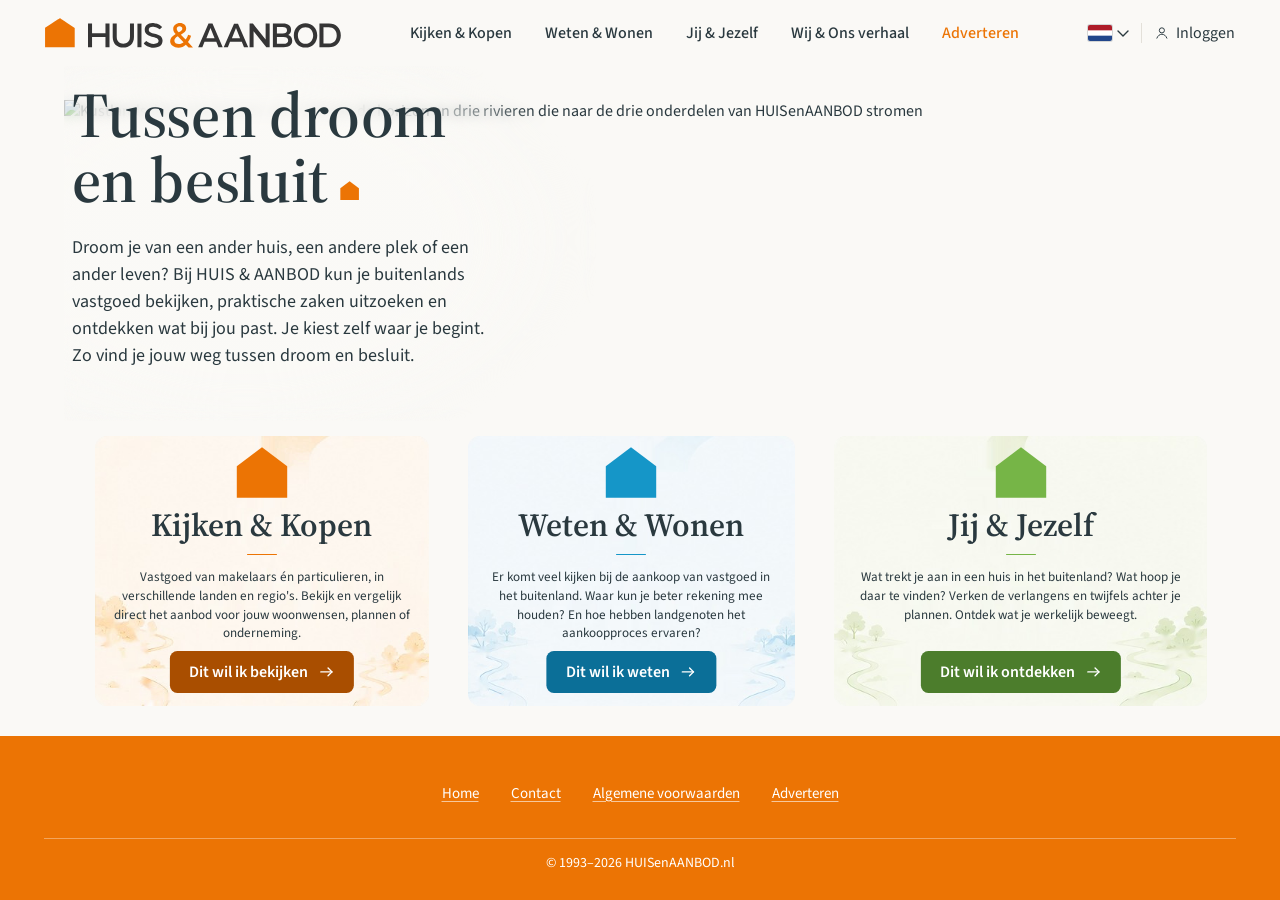
==== index.html @ 2ada8f53 "5.7" ====
<!--<!DOCTYPE html>-->
<!--<html lang="nl">-->
<!--<head>-->
<!--    <meta charset="UTF-8">-->
<!--    <meta name="viewport" content="width=device-width, initial-scale=1.0, viewport-fit=cover">-->
<!--    <title>Noordin Mohamed</title>-->
<!--    <link rel="icon" href="assets/sankofa.png">-->
<!--    <link href="https://fonts.googleapis.com/css2?family=Inter:opsz,wght@14..32,300;400;500;600;700;800&display=swap" rel="stylesheet">-->
<!--    <link rel="stylesheet" href="https://cdnjs.cloudflare.com/ajax/libs/font-awesome/6.0.0-beta3/css/all.min.css">-->
<!--    <link rel="stylesheet" href="css/style.css">-->
<!--    <script src="js/app.js"></script>-->
<!--</head>-->
<!--<body>-->
<!--<header>-->
<!--    <div class="container nav-container">-->
<!--        <div class="logo">noordin.app</div>-->
<!--        <div class="hamburger" id="hamburger">-->
<!--            <i class="fas fa-bars"></i>-->
<!--        </div>-->
<!--        <ul class="nav-links" id="navLinks">-->
<!--            <li><a href="#projects" class="nav-item" data-section="projects">Projecten</a></li>-->
<!--            <li><a href="#about" class="nav-item" data-section="about">Over mij</a></li>-->
<!--            <li><a href="#contact" class="nav-item" data-section="contact">Contact</a></li>-->
<!--        </ul>-->
<!--    </div>-->
<!--</header>-->

<!--<main>-->
<!--    <section class="hero">-->
<!--        <div class="container hero-grid">-->
<!--            <div class="hero-content">-->
<!--                <div class="hero-badge">-->
<!--                    <span class="badge-available"><i class="fas fa-circle"></i> Beschikbaar voor stage / werk</span>-->
<!--                </div>-->
<!--                <h1>Mijn projecten<br>als developer</h1>-->
<!--                <p class="hero-desc">Ik ben een gemotiveerde softwarestudent die graag functionele en toegankelijke websites bouwt. Hieronder een selectie van projecten waar ik aan heb gewerkt tijdens mijn studie en vrije tijd.</p>-->
<!--                <div class="view-projects-btn">-->
<!--                    <a href="#projects" class="btn-outline" id="heroViewProjects">Bekijk projecten <i class="fas fa-arrow-right"></i></a>-->
<!--                </div>-->
<!--                <div class="tech-stack">-->
<!--                    <span>JavaScript</span><span>React</span><span>Java</span><span>Python</span>-->
<!--                    <span>MySQL</span><span>PHP</span><span>CSS</span><span>HTML</span>-->
<!--                </div>-->
<!--            </div>-->
<!--            <div class="hero-right"></div>-->
<!--        </div>-->
<!--    </section>-->

<!--    <section id="projects">-->
<!--        <div class="container">-->
<!--            <div class="section-head">-->
<!--                <div class="section-sub">// geselecteerd werk</div>-->
<!--                <h2 class="section-title">Projecten</h2>-->
<!--            </div>-->
<!--            <div class="projects-grid">-->
<!--                &lt;!&ndash; Project 1: Hoyo Schoonmaak &ndash;&gt;-->
<!--                <div class="project-card" id="hoyoCard">-->
<!--                    <div class="project-img">-->
<!--                        <img class="preview-image" src="assets/hoyo-schoonmaak-preview.png" alt="Hoyo Schoonmaak" onerror="this.src='https://placehold.co/600x400/1E2A36/00e87a?text=Hoyo+Preview'">-->
<!--                        <div class="hover-overlay">-->
<!--                            <a href="https://hoyo-schoonmaak.nl" target="_blank" class="visit-site-btn">-->
<!--                                <i class="fas fa-arrow-right"></i> Bezoek site-->
<!--                            </a>-->
<!--                        </div>-->
<!--                    </div>-->
<!--                    <div class="project-content">-->
<!--                        <div class="project-title">hoyo-schoonmaak.nl <i class="fas fa-external-link-alt"></i></div>-->
<!--                        <div class="project-domain">Hoyo Schoonmaak · Live website</div>-->
<!--                        <p class="project-desc">Professionele schoonmaakwebsite met offerteformulier en dienstoverzicht</p>-->
<!--                        <div class="project-tags"><span>Webdesign</span><span>Zakelijk</span><span>Live demo</span></div>-->
<!--                    </div>-->
<!--                </div>-->

<!--                &lt;!&ndash; Project 2: Huis&Aanbod &ndash;&gt;-->
<!--                <div class="project-card" id="huisCard">-->
<!--                    <div class="project-img">-->
<!--                        <img class="preview-image" src="assets/Huis-en-aanbod-preview.png" alt="Huis&Aanbod" onerror="this.src='https://placehold.co/600x400/1E2A36/00e87a?text=Huis+Preview'">-->
<!--                        <div class="hover-overlay">-->
<!--                            <a href="https://huisenaanbod.nl" target="_blank" class="visit-site-btn">-->
<!--                                <i class="fas fa-arrow-right"></i> Bezoek site-->
<!--                            </a>-->
<!--                        </div>-->
<!--                    </div>-->
<!--                    <div class="project-content">-->
<!--                        <div class="project-title">Huis&Aanbod <i class="fas fa-external-link-alt"></i></div>-->
<!--                        <div class="project-domain">Huis & Aanbod · Live website</div>-->
<!--                        <p class="project-desc">Platform voor makelaars om woningen te adverteren</p>-->
<!--                        <div class="project-tags"><span>PHP</span><span>MySQL</span><span>JavaScript</span></div>-->
<!--                    </div>-->
<!--                </div>-->

<!--                &lt;!&ndash; Project 3: BestSeller &ndash;&gt;-->
<!--                <div class="project-card" id="bestsellerCard">-->
<!--                    <div class="project-img" data-gallery="bestseller">-->
<!--                        <img class="preview-image" src="assets/BestSeller1.png" alt="BestSeller preview" onerror="this.src='https://placehold.co/600x400/1E2A36/00e87a?text=BestSeller+Preview'">-->
<!--                        <div class="hover-overlay">-->
<!--                            <div class="gallery-btn">-->
<!--                                <i class="fas fa-images"></i> Bekijk galerij-->
<!--                            </div>-->
<!--                        </div>-->
<!--                    </div>-->
<!--                    <div class="project-content">-->
<!--                        <div class="project-title">BestSeller</div>-->
<!--                        <div class="project-domain">Bordspel · Economie</div>-->
<!--                        <p class="project-desc">Een digitaal bordspel bestemd voor HU-economie en Copenhagen Business School studenten</p>-->
<!--                        <div class="project-tags"><span>UI/UX</span><span>React</span><span>Node/JS</span></div>-->
<!--                    </div>-->
<!--                </div>-->

<!--                &lt;!&ndash; Project 4: OVApp  &ndash;&gt;-->
<!--                <div class="project-card" id="ovappCard">-->
<!--                    <div class="project-img" data-gallery="ovapp">-->
<!--                        <img class="preview-image" src="assets/OVApp1.png" alt="OVApp preview" onerror="this.src='https://placehold.co/600x400/1E2A36/00e87a?text=OVApp+Preview'">-->
<!--                        <div class="hover-overlay">-->
<!--                            <div class="gallery-btn">-->
<!--                                <i class="fas fa-images"></i> Bekijk galerij-->
<!--                            </div>-->
<!--                        </div>-->
<!--                    </div>-->
<!--                    <div class="project-content">-->
<!--                        <div class="project-title">OVApp</div>-->
<!--                        <div class="project-domain">Openbaar vervoer · Planner</div>-->
<!--                        <p class="project-desc">Reisplanner voor trein en bus met real-time vertrektijden en routekaarten</p>-->
<!--                        <div class="project-tags"><span>Java</span><span>FXML</span><span>API</span></div>-->
<!--                    </div>-->
<!--                </div>-->
<!--            </div>-->
<!--        </div>-->
<!--    </section>-->

<!--    <section id="about">-->
<!--        <div class="container">-->
<!--            <div class="section-head">-->
<!--                <div class="section-sub">// over mij</div>-->
<!--                <h2 class="section-title">Wie ik ben</h2>-->
<!--            </div>-->
<!--            <div class="about-wrapper">-->
<!--                <div class="about-text">-->
<!--                    <h3>Leren door te bouwen</h3>-->
<!--                    <p>Ik ben een enthousiaste softwareontwikkelaar in opleiding. Ik vind het geweldig om van een idee een werkende, mooie website te maken — van de eerste regel code tot de laatste pixel.</p>-->
<!--                    <p>Op dit moment verdiep ik me in full-stack ontwikkeling en leer ik steeds betere gebruikerservaringen te creëren. Naast mijn studie werk ik aan eigen projecten.</p>-->
<!--                    <p>Ik ben op zoek naar een uitdagende stage of startersfunctie waarin ik kan groeien en écht verschil kan maken.</p>-->
<!--                </div>-->
<!--                <div class="contact-links" id="contact">-->
<!--                    <div class="contact-item">-->
<!--                        <i class="far fa-envelope"></i>-->
<!--                        <a href="mailto:mnoordinali@gmail.com">mnoordinali@gmail.com</a>-->
<!--                    </div>-->
<!--                    <div class="contact-item">-->
<!--                        <i class="fab fa-github"></i>-->
<!--                        <a href="https://github.com/Noordin9" target="_blank" rel="noopener noreferrer">github.com/Noordin9</a>-->
<!--                    </div>-->
<!--                    <div class="get-in-touch-btn">-->
<!--                        <a href="mailto:mnoordinali@gmail.com" class="btn-primary" id="getInTouchBtn"><i class="fas fa-paper-plane"></i> Neem contact op</a>-->
<!--                    </div>-->
<!--                    <div style="margin-top: 1rem; font-size: 0.75rem; color: #6A7C8F; text-align: center;">-->
<!--                        <i class="fas fa-map-pin"></i> UTC+2 · op zoek naar stage / werk-->
<!--                    </div>-->
<!--                </div>-->
<!--            </div>-->
<!--        </div>-->
<!--    </section>-->
<!--</main>-->

<!--<footer>-->
<!--    <div class="container">-->
<!--        <p>noordin.app © 2026 — gemaakt met <i class="fas fa-heart"></i> voor de webcommunity</p>-->
<!--    </div>-->
<!--</footer>-->
<!--&lt;!&ndash; Lightbox modal &ndash;&gt;-->
<!--<div id="lightbox" class="lightbox-modal">-->
<!--    <div class="lightbox-content">-->
<!--        <button class="close-lightbox" id="closeLightbox">&times;</button>-->
<!--        <img id="lightboxImg" src="" alt="Screenshot">-->
<!--    </div>-->
<!--    <div class="lightbox-nav">-->
<!--        <button id="prevBtn"><i class="fas fa-chevron-left"></i> Vorige</button>-->
<!--        <button id="nextBtn">Volgende <i class="fas fa-chevron-right"></i></button>-->
<!--    </div>-->
<!--</div>-->
<!--</body>-->
<!--</html>-->

<!DOCTYPE html>
<html lang="nl" data-header="a">
<head>
    <meta charset="utf-8">
    <meta name="viewport" content="width=device-width, initial-scale=1">
    <title>HUISenAANBOD — Tussen droom en besluit</title>
    <meta name="description" content="Droom je van een ander huis, een andere plek of een ander leven? HUISenAANBOD helpt je">
    <link rel="icon" href="assets/icon.jpeg">
<!--    <script>/* prototype: headervariant A/B vóór het tekenen toepassen */try{var h=new URLSearchParams(location.search).get('header')||localStorage.getItem('ha-header');if(h==='a'||h==='b')document.documentElement.setAttribute('data-header',h);}catch(e){}</script>-->
    <link rel="preconnect" href="https://fonts.googleapis.com">
    <link rel="preconnect" href="https://fonts.gstatic.com" crossorigin>
    <link href="https://fonts.googleapis.com/css2?family=Source+Sans+3:wght@400;500;600;700&family=Source+Serif+4:ital,opsz,wght@0,8..60,400;0,8..60,600;1,8..60,400&display=swap" rel="stylesheet">
    <link rel="stylesheet" href="css/tokens.css">
    <link rel="stylesheet" href="css/style.css">
    <link rel="manifest" href="manifest.json">
    <meta name="theme-color" content="#ec7630">
    <link rel="apple-touch-icon" href="icons/apple-touch-icon.png">
</head>

<script>
    if ('serviceWorker' in navigator) {
        window.addEventListener('load', () => navigator.serviceWorker.register('/sw.js'));
    }
</script>

<body>

<!-- Header variant A: bovenbalk (de H1 is hier al de slogan) -->
<!--<div class="topbar"><p><span class="slogan-part"><small>Sinds 1993</small></span></p></div>-->

<header class="masthead">
    <div class="brand">
        <a class="wordmark" href="https://huisenaanbod.nl" aria-label="HUISenAANBOD.nl"><svg class="logo" xmlns="http://www.w3.org/2000/svg" viewBox="364 273 1282 130" aria-hidden="true" focusable="false">
<title  id="logo-title">HUIS &amp; AANBOD — oranje logo</title>

<g>
	<path fill="#353535" d="M643.52,297.36v51.141v51.142h-8.748h-8.748v-21.918v-21.918h-33.796h-24.359v21.918v21.918h-8.748h-8.748
		v-51.142V297.36h8.748h8.748v21.114v21.114h24.359h33.796v-21.114V297.36h8.748H643.52z"/>
    <path fill="#353535" d="M657.368,355.076V297.36h17.496v56.986c0,21.041,13.175,30.101,28.382,30.101
		c15.208,0,29.036-9.06,29.036-30.101V297.36h17.227v57.716c0,29.809-20.692,46.027-46.397,46.027
		C677.272,401.104,657.368,384.885,657.368,355.076z"/>
    <path fill="#353535" d="M764.58,297.36h17.496v102.283H764.58V297.36z"/>
    <path fill="#353535" d="M792.009,382.312l10.462-10.095c7.537,6.575,21.372,13.106,32.946,13.106
		c14.669,0,20.86-5.699,20.86-13.297c0-22.063-58.028-10.455-59.971-45.589c-1.142-20.641,16.627-34.614,41.938-30.539
		c11.161,1.797,18.19,1.798,33.608,16.298l-10.22,9.97c-8.479-5.406-15.477-9.052-23.523-10.487
		c-14.31-2.552-25.846,2.353-24.441,13.881c2.633,21.611,60.887,7.613,59.836,45.15c-0.551,19.677-11.838,29.335-37.811,31.057
		C818.075,402.936,795.129,391.489,792.009,382.312z"/>
    <path fill="#EC7404" d="M986.063,401.25l-11.843-12.42c-8.479,7.891-19.485,13.19-31.866,13.19
		c-19.918,0-36.042-11.709-36.042-27.782c0-12.712,8.423-22.084,23.765-31.436c-7.671-8.329-10.498-15.05-10.498-22.502
		c0-14.319,13.166-25.092,29.72-25.092c15.208,0,26.469,9.959,26.469,23.84c0,10.521-9.354,17.763-22.947,26.092l20.322,21.041
		c4.938-5.182,8.754-13.995,11.176-20.516l12.69,3.84c-4.306,14.792-9.337,22.245-13.504,27.635l21.682,23.305L986.063,401.25z
		 M964.261,378.455l-24.898-25.862c-10.901,6.575-14.669,11.981-14.669,19.287c0,8.476,7.537,14.319,19.111,14.319
		C951.61,386.199,958.474,383.569,964.261,378.455z M934.922,320.008c0,4.53,1.75,7.89,8.479,15.196
		c10.901-6.429,15.66-10.603,15.66-16.156c0-5.845-5.163-9.854-12.161-9.854C939.363,309.195,934.922,313.725,934.922,320.008z"/>
    <path fill="#353535" d="M1106.275,375.972h-51.096l-9.286,23.671h-18.034l44.688-102.283h17.227L1134,399.643h-18.304
		L1106.275,375.972z M1098.791,361.067l-17.765-44.712l-17.63,44.712H1098.791z"/>
    <path fill="#353535" d="M1337.444,297.36v102.283h-14.4l-55.171-69.26v69.26h-17.361V297.36h14.4l55.171,69.26v-69.26H1337.444z"/>
    <path fill="#353535" d="M1435.24,371.88c0,17.534-12.651,27.763-36.876,27.763h-46.835V297.36h44.144
		c22.609,0,34.722,10.375,34.722,26.593c0,10.521-4.845,18.266-12.112,22.502C1428.376,349.963,1435.24,358.583,1435.24,371.88z
		 M1369.025,312.264v28.201h24.764c12.112,0,18.976-4.676,18.976-14.027c0-9.498-6.863-14.174-18.976-14.174H1369.025z
		 M1417.609,369.98c0-10.229-7.133-14.758-20.321-14.758h-28.263v29.516h28.263C1410.477,384.738,1417.609,380.209,1417.609,369.98z
		"/>
    <path fill="#353535" d="M1442.222,348.501c0-30.246,21.533-52.603,50.737-52.603s50.737,22.21,50.737,52.603
		s-21.533,52.603-50.737,52.603S1442.222,378.748,1442.222,348.501z M1526.066,348.501c0-20.895-14.131-35.945-33.107-35.945
		s-33.107,15.05-33.107,35.945c0,20.896,14.131,35.945,33.107,35.945S1526.066,369.396,1526.066,348.501z"/>
    <path fill="#353535" d="M1553.274,297.36h41.183c30.55,0,51.41,20.457,51.41,51.141s-20.86,51.142-51.41,51.142h-41.183V297.36z
		 M1593.649,383.569c20.995,0,34.588-13.881,34.588-35.068c0-21.187-13.593-35.068-34.588-35.068h-22.879v70.137H1593.649z"/>
</g>
<path id="huis-en-ampersand_1_" fill="#EC7404" d="M364.266,357.709v-42.118l15.276-9.97c42.066-27.456,48.967-31.776,50.021-31.319
	c0.628,0.272,15.107,9.799,32.178,21.173l31.037,20.676v41.707v41.705l-64.256,0.131l-64.256,0.133V357.709z"/>
<path fill="#353535" d="M1216.859,376.084h-51.096l-9.286,23.672h-18.034l44.688-102.283h17.227l44.226,102.283h-18.304
	L1216.859,376.084z M1209.375,361.18l-17.765-44.711l-17.63,44.711H1209.375z"/>
</svg>
        </a>
    </div>

    <button class="navtoggle" id="navtoggle" type="button" aria-expanded="false" aria-controls="mainnav">Menu</button>

    <nav class="mainnav" id="mainnav" aria-label="Hoofdmenu">
        <a href="https://huisenaanbod.nl">Kijken &amp; Kopen</a>
        <a href="magazine/spanje.html">Weten &amp; Wonen</a>
        <a href="">Jij &amp; Jezelf</a>
        <a href="">Wij &amp; Ons verhaal</a>
        <a class="Adverteren" href="https://www.huisenaanbod.nl/nl/Adverteren_bij_HUISenAANBOD/">Adverteren</a>
    </nav>

    <div class="account">
        <div class="langpick">
            <button class="lang" id="langbutton" aria-haspopup="true" aria-expanded="false" aria-controls="langmenu" aria-label="Taal wijzigen, huidige taal Nederlands"><span class="lang-current"><svg class="flag" viewBox="0 0 3 2" aria-hidden="true"><rect width="3" height="2" fill="#21468B"/><rect width="3" height="1.333" fill="#fff"/><rect width="3" height=".667" fill="#AE1C28"/></svg></span>
                <svg class="chev" width="12" height="7" viewBox="0 0 12 7" fill="none" aria-hidden="true">
                    <path d="M1 1 L6 6 L11 1" stroke="currentColor" stroke-width="1.4" stroke-linecap="round" stroke-linejoin="round"/>
                </svg>
            </button>
            <ul class="langmenu" id="langmenu" role="menu" aria-labelledby="langbutton" hidden>
                <li role="none"><a role="menuitem" href="" hreflang="nl" lang="nl" aria-current="true"><span class="lang-name">Nederlands</span><svg class="flag" viewBox="0 0 3 2" aria-hidden="true"><rect width="3" height="2" fill="#21468B"/><rect width="3" height="1.333" fill="#fff"/><rect width="3" height=".667" fill="#AE1C28"/></svg></a></li>
                <li role="none"><a role="menuitem" href="" hreflang="en" lang="en"><span class="lang-name">English</span><svg class="flag" viewBox="0 0 3 2" aria-hidden="true"><rect width="3" height="2" fill="#012169"/><path d="M0 0L3 2M3 0L0 2" stroke="#fff" stroke-width=".4"/><path d="M0 0L3 2M3 0L0 2" stroke="#C8102E" stroke-width=".16"/><path d="M1.5 0V2M0 1H3" stroke="#fff" stroke-width=".6"/><path d="M1.5 0V2M0 1H3" stroke="#C8102E" stroke-width=".36"/></svg></a></li>
                <li role="none"><a role="menuitem" href="" hreflang="de" lang="de"><span class="lang-name">Deutsch</span><svg class="flag" viewBox="0 0 3 2" aria-hidden="true"><rect width="3" height="2" fill="#FFCE00"/><rect width="3" height="1.333" fill="#DD0000"/><rect width="3" height=".667" fill="#000"/></svg></a></li>
                <li role="none"><a role="menuitem" href="" hreflang="fr" lang="fr"><span class="lang-name">Français</span><svg class="flag" viewBox="0 0 3 2" aria-hidden="true"><rect width="3" height="2" fill="#ED2939"/><rect width="2" height="2" fill="#fff"/><rect width="1" height="2" fill="#002654"/></svg></a></li>
                <li role="none"><a role="menuitem" href="" hreflang="es" lang="es"><span class="lang-name">Español</span><svg class="flag" viewBox="0 0 3 2" aria-hidden="true"><rect width="3" height="2" fill="#AA151B"/><rect y=".5" width="3" height="1" fill="#F1BF00"/></svg></a></li>
            </ul>
        </div>
        <div class="account-rule"></div>
        <a class="signin" href="" aria-label="Inloggen">
            <svg viewBox="0 0 24 24" fill="none" aria-hidden="true">
                <circle cx="12" cy="8.2" r="3.9" stroke="currentColor" stroke-width="1.5"/>
                <path d="M4.4 20c1.5-3.9 4.4-5.9 7.6-5.9s6.1 2 7.6 5.9" stroke="currentColor" stroke-width="1.5" stroke-linecap="round"/>
            </svg>
            <span class="signin-label">Inloggen</span>
        </a>
    </div>
</header>

<div class="stage">


    <section class="hero">
        <img class="hero-art" src="assets/Homepage%20hero%20illustratie2.jpg" alt="Kustlandschap met dorpen, een stad aan de horizon en drie rivieren die naar de drie onderdelen van HUISenAANBOD stromen">

<!--        <svg class="hero-pins" viewBox="0 0 1536 448" fill="none" shape-rendering="geometricPrecision" aria-hidden="true">-->
<!--            <g transform="translate(891 80) scale(0.76)">-->
<!--                <path d="M0 0 C0 0 11 -15.7 11 -22.5 A11 11 0 1 0 -11 -22.5 C-11 -15.7 0 0 0 0 Z" fill="#EC7404"/>-->
<!--                <path d="M0 -30.9 L6.3 -25.2 H4.5 V-19.2 H-4.5 V-25.2 H-6.3 Z" fill="#fff"/>-->
<!--            </g>-->
<!--            <g transform="translate(1052 148) scale(0.76)">-->
<!--                <path d="M0 0 C0 0 11 -15.7 11 -22.5 A11 11 0 1 0 -11 -22.5 C-11 -15.7 0 0 0 0 Z" fill="#EC7404"/>-->
<!--                <path d="M0 -30.9 L6.3 -25.2 H4.5 V-19.2 H-4.5 V-25.2 H-6.3 Z" fill="#fff"/>-->
<!--            </g>-->
<!--            <g transform="translate(1070 52) scale(0.76)">-->
<!--                <path d="M0 0 C0 0 11 -15.7 11 -22.5 A11 11 0 1 0 -11 -22.5 C-11 -15.7 0 0 0 0 Z" fill="#EC7404"/>-->
<!--                <path d="M0 -30.9 L6.3 -25.2 H4.5 V-19.2 H-4.5 V-25.2 H-6.3 Z" fill="#fff"/>-->
<!--            </g>-->
<!--            <g transform="translate(1242 101) scale(0.76)">-->
<!--                <path d="M0 0 C0 0 11 -15.7 11 -22.5 A11 11 0 1 0 -11 -22.5 C-11 -15.7 0 0 0 0 Z" fill="#EC7404"/>-->
<!--                <path d="M0 -30.9 L6.3 -25.2 H4.5 V-19.2 H-4.5 V-25.2 H-6.3 Z" fill="#fff"/>-->
<!--            </g>-->
<!--        </svg>-->

        <div class="hero-copy">
            <p class="slogan-b"><span class="slogan-part"><small>Sinds 1993</small></span></p>
            <h1>Tussen droom<br> en <span class="keep-together">besluit<svg class="roof-inline" xmlns="http://www.w3.org/2000/svg" viewBox="0 0 100 100"><path d="M 10 40 L 50 10 L 90 40 L 90 90 L 10 90 Z" fill="#EC7404"/></svg></span></h1>
            <p>
                Droom je van een ander huis, een andere plek of een<br>
                ander leven? Bij HUIS & AANBOD kun je buitenlands<br>
                vastgoed bekijken, praktische zaken uitzoeken en<br>
                ontdekken wat bij jou past. Je kiest zelf waar je begint.<br>
                Zo vind je jouw weg tussen droom en besluit.
            </p>
        </div>
    </section>

    <div class="pillars">

        <a class="pillar p-huizen" href="">
            <img class="pillar-art" src="assets/kaart-huizen.jpg" alt="">
            <svg class="pillar-icon" xmlns="http://www.w3.org/2000/svg" viewBox="0 0 100 100"><path d="M 10 40 L 50 10 L 90 40 L 90 90 L 10 90 Z" fill="#EC7404"/></svg>            <h2>Kijken &amp; Kopen</h2>
            <span class="pillar-rule"></span>
            <p>Vastgoed van makelaars én particulieren, in verschillende landen en regio's. Bekijk en vergelijk direct het aanbod voor jouw woonwensen, plannen of onderneming.</p>
            <span class="pillar-cta">Dit wil ik bekijken
        <svg viewBox="0 0 24 24" fill="none" aria-hidden="true"><path d="M3 12 H20" stroke="#fff" stroke-width="2.1" stroke-linecap="round"/><path d="M14 6 L20 12 L14 18" stroke="#fff" stroke-width="2.1" stroke-linecap="round" stroke-linejoin="round"/></svg>
      </span>
        </a>

        <a class="pillar p-magazine" href="magazine/spanje.html">
            <img class="pillar-art" src="assets/kaart-magazine.jpg" alt="">
            <svg class="pillar-icon" xmlns="http://www.w3.org/2000/svg" viewBox="0 0 100 100"><path d="M 10 40 L 50 10 L 90 40 L 90 90 L 10 90 Z" fill="#1596C8"/></svg>
            <h2>Weten &amp; Wonen</h2>
            <span class="pillar-rule"></span>
            <p>Er komt veel kijken bij de aankoop van vastgoed in het buitenland. Waar kun je beter rekening mee houden? En hoe hebben landgenoten het aankoopproces ervaren?</p>
            <span class="pillar-cta">Dit wil ik weten
        <svg viewBox="0 0 24 24" fill="none" aria-hidden="true"><path d="M3 12 H20" stroke="#fff" stroke-width="2.1" stroke-linecap="round"/><path d="M14 6 L20 12 L14 18" stroke="#fff" stroke-width="2.1" stroke-linecap="round" stroke-linejoin="round"/></svg>
      </span>
        </a>

        <a class="pillar p-begeleiding" href="">
            <img class="pillar-art" src="assets/kaart-begeleiding.jpg" alt="">
            <svg class="pillar-icon" xmlns="http://www.w3.org/2000/svg" viewBox="0 0 100 100"><path d="M 10 40 L 50 10 L 90 40 L 90 90 L 10 90 Z" fill="#76B547"/></svg>
            <h2>Jij &amp; Jezelf</h2>
            <span class="pillar-rule"></span>
            <p>Wat trekt je aan in een huis in het buitenland? Wat hoop je daar te vinden? Verken de verlangens en twijfels achter je plannen. Ontdek wat je werkelijk beweegt.</p>
            <span class="pillar-cta">Dit wil ik ontdekken
        <svg viewBox="0 0 24 24" fill="none" aria-hidden="true"><path d="M3 12 H20" stroke="#fff" stroke-width="2.1" stroke-linecap="round"/><path d="M14 6 L20 12 L14 18" stroke="#fff" stroke-width="2.1" stroke-linecap="round" stroke-linejoin="round"/></svg>
      </span>
        </a>

    </div>

<!--    <footer class="promise">-->

<!--        <div class="promise-lead">-->
<!--            <p>Al meer dan 30 jaar verbinden we mensen met hun droomplek en nieuwe leven.</p>-->
<!--        </div>-->

<!--        <div class="promise-item">-->
<!--            <svg viewBox="0 0 32 32" fill="none" aria-hidden="true">-->
<!--                <circle cx="16" cy="16" r="12.4" stroke="#EC7404" stroke-width="1.7"/>-->
<!--                <ellipse cx="16" cy="16" rx="5.3" ry="12.4" stroke="#EC7404" stroke-width="1.7"/>-->
<!--                <path d="M4.2 11.4 H27.8 M4.2 20.6 H27.8 M16 3.6 V28.4" stroke="#EC7404" stroke-width="1.7"/>-->
<!--            </svg>-->
<!--            <b>Wereldwijd</b>-->
<!--            <span>woningaanbod</span>-->
<!--        </div>-->

<!--        <div class="promise-item">-->
<!--            <svg viewBox="0 0 32 32" fill="none" aria-hidden="true">-->
<!--                <circle cx="16" cy="9.6" r="4.3" stroke="#EC7404" stroke-width="1.7"/>-->
<!--                <path d="M9.2 22.6c0-3.9 3-6.6 6.8-6.6s6.8 2.7 6.8 6.6" stroke="#EC7404" stroke-width="1.7" stroke-linecap="round"/>-->
<!--                <circle cx="6.2" cy="13.4" r="3" stroke="#EC7404" stroke-width="1.6"/>-->
<!--                <path d="M1.6 23c0-3.1 2-5.2 4.6-5.2" stroke="#EC7404" stroke-width="1.6" stroke-linecap="round"/>-->
<!--                <circle cx="25.8" cy="13.4" r="3" stroke="#EC7404" stroke-width="1.6"/>-->
<!--                <path d="M30.4 23c0-3.1-2-5.2-4.6-5.2" stroke="#EC7404" stroke-width="1.6" stroke-linecap="round"/>-->
<!--            </svg>-->
<!--            <b>Duizenden</b>-->
<!--            <span>tevreden klanten</span>-->
<!--        </div>-->

<!--        <div class="promise-item">-->
<!--            <svg viewBox="0 0 24 24" fill="none" aria-hidden="true">-->
<!--                <g stroke="#EC7404" stroke-width="1.6" stroke-linecap="round" stroke-linejoin="round">-->
<!--                    <path d="m11 17 2 2a1 1 0 1 0 3-3"/>-->
<!--                    <path d="m14 14 2.5 2.5a1 1 0 1 0 3-3l-3.88-3.88a3 3 0 0 0-4.24 0l-.88.88a1 1 0 1 1-3-3l2.81-2.81a5.79 5.79 0 0 1 7.06-.87l.47.28a2 2 0 0 0 1.42.25L21 4"/>-->
<!--                    <path d="m21 3 1 11h-2"/>-->
<!--                    <path d="M3 3 2 14l6.5 6.5a1 1 0 1 0 3-3"/>-->
<!--                    <path d="M3 4h8"/>-->
<!--                </g>-->
<!--            </svg>-->
<!--            <b>Samen met lokale</b>-->
<!--            <span>partners</span>-->
<!--        </div>-->

<!--        <div class="promise-item">-->
<!--            <svg viewBox="0 0 32 32" fill="none" aria-hidden="true">-->
<!--                <path d="M16 2.8 L27.4 7.2 V16 c0 6.6 -4.7 11 -11.4 13.2 C9.3 27 4.6 22.6 4.6 16 V7.2 Z" stroke="#EC7404" stroke-width="1.7" stroke-linejoin="round"/>-->
<!--                <path d="M11 16.2 L14.7 19.9 L21.4 12.4" stroke="#EC7404" stroke-width="1.7" stroke-linecap="round" stroke-linejoin="round"/>-->
<!--            </svg>-->
<!--            <b>Betrouwbaar</b>-->
<!--            <span>en onafhankelijk</span>-->
<!--        </div>-->

<!--        <div class="promise-sign">-->
<!--            <p>Ervaring die <br>je verder brengt.</p>-->
<!--            <svg class="promise-swoosh" viewBox="0 0 160 19" fill="none" aria-hidden="true">-->
<!--                <path d="M3 5.5 C26 17.5 96 19.5 157 3" stroke="#EC7404" stroke-width="2.6" stroke-linecap="round"/>-->
<!--            </svg>-->
<!--        </div>-->

<!--    </footer>-->

</div>

<footer class="site-footer site-footer-orange">
    <div class="footer-inner">
        <nav class="footer-nav" aria-label="Footer">
            <a href="index.html">Home</a>
            <a href="https://www.huisenaanbod.nl/nl/contact">Contact</a>
            <a href="https://www.huisenaanbod.nl/nl/algemene_voorwaarden/">Algemene voorwaarden</a>
            <a href="https://www.huisenaanbod.nl/nl/Adverteren_bij_HUISenAANBOD/">Adverteren</a>
        </nav>
    </div>
    <p class="footer-copy">© 1993–2026 HUISenAANBOD.nl</p>
</footer>

<script src="js/app.js"></script>
</body>
</html>
---- css/style.css ----
/** {*/
/*    margin: 0;*/
/*    padding: 0;*/
/*    box-sizing: border-box;*/
/*}*/
/*body {*/
/*    font-family: 'Inter', sans-serif;*/
/*    background-color: #0A0C10;*/
/*    color: #EFF3F8;*/
/*    line-height: 1.5;*/
/*    scroll-behavior: smooth;*/
/*}*/
/*::-webkit-scrollbar {*/
/*    width: 8px;*/
/*}*/
/*::-webkit-scrollbar-track {*/
/*    background: #14181F;*/
/*}*/
/*::-webkit-scrollbar-thumb {*/
/*    background: #2E3A48;*/
/*    border-radius: 10px;*/
/*}*/
/*::-webkit-scrollbar-thumb:hover {*/
/*    background: #00e87a;*/
/*}*/
/*.container {*/
/*    max-width: 1200px;*/
/*    margin: 0 auto;*/
/*    padding: 0 2rem;*/
/*}*/
/*header {*/
/*    padding: 1.5rem 0;*/
/*    border-bottom: 1px solid rgba(0, 232, 122, 0.2);*/
/*    position: sticky;*/
/*    top: 0;*/
/*    background-color: rgba(10, 12, 16, 0.9);*/
/*    backdrop-filter: blur(12px);*/
/*    z-index: 100;*/
/*}*/
/*.nav-container {*/
/*    display: flex;*/
/*    justify-content: space-between;*/
/*    align-items: center;*/
/*    flex-wrap: wrap;*/
/*}*/
/*.logo {*/
/*    font-size: 1.6rem;*/
/*    font-weight: 700;*/
/*    background: linear-gradient(135deg, #E0F2FE, #00e87a);*/
/*    background-clip: text;*/
/*    -webkit-background-clip: text;*/
/*    color: transparent;*/
/*}*/
/*.nav-links {*/
/*    display: flex;*/
/*    gap: 2rem;*/
/*    list-style: none;*/
/*}*/
/*.nav-links li a {*/
/*    color: #C9D1D9;*/
/*    text-decoration: none;*/
/*    font-weight: 500;*/
/*    transition: color 0.2s;*/
/*}*/
/*.nav-links li a:hover, .nav-links li a.active {*/
/*    color: #00e87a;*/
/*}*/
/*.hamburger {*/
/*    display: none;*/
/*    font-size: 1.7rem;*/
/*    cursor: pointer;*/
/*    color: #00e87a;*/
/*}*/
/*.badge-available {*/
/*    display: inline-flex;*/
/*    align-items: center;*/
/*    gap: 0.5rem;*/
/*    background: rgba(0, 232, 122, 0.12);*/
/*    backdrop-filter: blur(4px);*/
/*    padding: 0.4rem 1rem;*/
/*    border-radius: 100px;*/
/*    border: 1px solid rgba(0, 232, 122, 0.3);*/
/*    font-size: 0.85rem;*/
/*    font-weight: 500;*/
/*    color: #00e87a;*/
/*}*/
/*.btn-outline {*/
/*    display: inline-block;*/
/*    background: transparent;*/
/*    border: 1.5px solid #00e87a;*/
/*    color: #00e87a;*/
/*    padding: 0.7rem 1.6rem;*/
/*    border-radius: 40px;*/
/*    font-weight: 600;*/
/*    text-decoration: none;*/
/*    transition: 0.2s;*/
/*}*/
/*.btn-outline:hover {*/
/*    background: #00e87a;*/
/*    color: #0A0C10;*/
/*    box-shadow: 0 0 12px rgba(0,232,122,0.4);*/
/*}*/
/*.btn-primary {*/
/*    background: #00e87a;*/
/*    color: #0A0C10;*/
/*    border: none;*/
/*    padding: 0.75rem 1.8rem;*/
/*    border-radius: 40px;*/
/*    font-weight: 700;*/
/*    cursor: pointer;*/
/*    transition: 0.2s;*/
/*    text-decoration: none;*/
/*    display: inline-block;*/
/*}*/
/*.btn-primary:hover {*/
/*    background: #00cc6a;*/
/*    transform: translateY(-2px);*/
/*}*/
/*.hero {*/
/*    padding: 4rem 0 3rem;*/
/*}*/
/*.hero-grid {*/
/*    display: flex;*/
/*    justify-content: space-between;*/
/*    flex-wrap: wrap;*/
/*    gap: 2rem;*/
/*}*/
/*.hero-content h1 {*/
/*    font-size: 4rem;*/
/*    font-weight: 800;*/
/*    line-height: 1.2;*/
/*    background: linear-gradient(to right, #FFFFFF, #00e87a);*/
/*    background-clip: text;*/
/*    -webkit-background-clip: text;*/
/*    color: transparent;*/
/*    margin-bottom: 1rem;*/
/*}*/
/*.hero-desc {*/
/*    font-size: 1.2rem;*/
/*    color: #B4C4D8;*/
/*    max-width: 550px;*/
/*    margin-bottom: 1.8rem;*/
/*}*/
/*.tech-stack {*/
/*    display: flex;*/
/*    flex-wrap: wrap;*/
/*    gap: 0.8rem;*/
/*    margin: 2rem 0;*/
/*}*/
/*.tech-stack span {*/
/*    background: #1A1F29;*/
/*    padding: 0.4rem 1rem;*/
/*    border-radius: 30px;*/
/*    font-size: 0.85rem;*/
/*    border: 1px solid #2C3E44;*/
/*}*/
/*.section-head {*/
/*    margin: 3rem 0 2rem;*/
/*}*/
/*.section-sub {*/
/*    font-family: monospace;*/
/*    font-size: 0.9rem;*/
/*    color: #00e87a;*/
/*    letter-spacing: 1px;*/
/*    margin-bottom: 0.5rem;*/
/*}*/
/*.section-title {*/
/*    font-size: 2.5rem;*/
/*    font-weight: 700;*/
/*}*/
/*.projects-grid {*/
/*    display: grid;*/
/*    grid-template-columns: repeat(auto-fill, minmax(340px, 1fr));*/
/*    gap: 2rem;*/
/*    margin-bottom: 3rem;*/
/*}*/
/*.project-card {*/
/*    background: #12161E;*/
/*    border-radius: 28px;*/
/*    overflow: hidden;*/
/*    transition: transform 0.25s, box-shadow 0.25s;*/
/*    border: 1px solid rgba(0, 232, 122, 0.1);*/
/*}*/
/*.project-card:hover {*/
/*    transform: translateY(-6px);*/
/*    box-shadow: 0 20px 30px -12px rgba(0,0,0,0.5);*/
/*    border-color: rgba(0, 232, 122, 0.3);*/
/*}*/
/*.project-img {*/
/*    position: relative;*/
/*    min-height: 220px;*/
/*    background: #0A0F16;*/
/*    overflow: hidden;*/
/*    cursor: pointer;*/
/*}*/
/*.preview-image {*/
/*    width: 100%;*/
/*    height: 100%;*/
/*    object-fit: cover;*/
/*    display: block;*/
/*    transition: filter 0.3s ease;*/
/*}*/
/*.hover-overlay {*/
/*    position: absolute;*/
/*    top: 0;*/
/*    left: 0;*/
/*    width: 100%;*/
/*    height: 100%;*/
/*    background: rgba(10, 12, 16, 0.85);*/
/*    backdrop-filter: blur(4px);*/
/*    display: flex;*/
/*    align-items: center;*/
/*    justify-content: center;*/
/*    opacity: 0;*/
/*    transition: opacity 0.25s ease;*/
/*}*/
/*.project-img:hover .hover-overlay {*/
/*    opacity: 1;*/
/*}*/
/*.visit-site-btn, .gallery-btn {*/
/*    background: #00e87a;*/
/*    border: none;*/
/*    color: #0A0C10;*/
/*    padding: 0.9rem 1.8rem;*/
/*    border-radius: 50px;*/
/*    font-weight: 700;*/
/*    font-size: 1rem;*/
/*    display: inline-flex;*/
/*    align-items: center;*/
/*    gap: 0.7rem;*/
/*    cursor: pointer;*/
/*    transition: transform 0.2s, background 0.2s;*/
/*    text-decoration: none;*/
/*}*/
/*.visit-site-btn:hover, .gallery-btn:hover {*/
/*    background: #00cc6a;*/
/*    transform: scale(1.02);*/
/*}*/

/*.project-content {*/
/*    padding: 1.2rem;*/
/*    border-top: 1px solid rgba(0, 232, 122, 0.1);*/
/*}*/
/*.project-title {*/
/*    font-size: 1.3rem;*/
/*    font-weight: 700;*/
/*    display: flex;*/
/*    align-items: center;*/
/*    gap: 6px;*/
/*}*/
/*.project-domain {*/
/*    font-family: monospace;*/
/*    font-size: 0.7rem;*/
/*    color: #00e87a;*/
/*    margin-bottom: 0.5rem;*/
/*}*/
/*.project-desc {*/
/*    color: #B8C7DD;*/
/*    font-size: 0.85rem;*/
/*    margin-bottom: 1rem;*/
/*}*/
/*.project-tags span {*/
/*    background: #1E293B;*/
/*    padding: 0.2rem 0.8rem;*/
/*    border-radius: 20px;*/
/*    font-size: 0.7rem;*/
/*    font-weight: 500;*/
/*    color: #B9E6E2;*/
/*}*/
/*.about-wrapper {*/
/*    justify-content: center;*/
/*    display: flex;*/
/*    flex-wrap: wrap;*/
/*    gap: 3rem;*/
/*    background: #0E1219;*/
/*    border-radius: 2rem;*/
/*    padding: 2.5rem;*/
/*    margin: 2rem 0;*/
/*    border: 1px solid rgba(0,232,122,0.15);*/
/*}*/
/*.about-text {*/
/*    flex: 2;*/
/*}*/
/*.about-text h3 {*/
/*    font-size: 1.8rem;*/
/*    margin-bottom: 1rem;*/
/*}*/
/*.contact-links {*/
/*    background: #0B0F15;*/
/*    padding: 4rem;*/
/*    border-radius: 1.5rem;*/
/*    border: 1px solid #202A36;*/
/*}*/
/*.contact-item {*/
/*    display: flex;*/
/*    align-items: center;*/
/*    gap: 1rem;*/
/*    margin-bottom: 1.2rem;*/
/*}*/
/*.contact-item i {*/
/*    width: 28px;*/
/*    color: #00e87a;*/
/*    font-size: 1.25rem;*/
/*}*/
/*.contact-item a {*/
/*    color: #CCE2F5;*/
/*    text-decoration: none;*/
/*}*/
/*.contact-item a:hover {*/
/*    color: #00e87a;*/
/*}*/
/*footer {*/
/*    border-top: 1px solid rgba(0,232,122,0.15);*/
/*    padding: 2rem 0;*/
/*    margin-top: 3rem;*/
/*    text-align: center;*/
/*    color: #7E8B9F;*/
/*}*/
/*!* Lightbox modal *!*/
/*.lightbox-modal {*/
/*    display: none;*/
/*    position: fixed;*/
/*    top: 0;*/
/*    left: 0;*/
/*    width: 100%;*/
/*    height: 100%;*/
/*    background: rgba(0,0,0,0.92);*/
/*    z-index: 1000;*/
/*    align-items: center;*/
/*    justify-content: center;*/
/*    flex-direction: column;*/
/*}*/
/*.lightbox-modal.active {*/
/*    display: flex;*/
/*}*/
/*.lightbox-content {*/
/*    max-width: 90%;*/
/*    max-height: 80%;*/
/*    position: relative;*/
/*}*/
/*.lightbox-content img {*/
/*    width: auto;*/
/*    max-width: 100%;*/
/*    max-height: 80vh;*/
/*    border-radius: 16px;*/
/*    box-shadow: 0 10px 30px rgba(0,0,0,0.5);*/
/*}*/
/*.lightbox-nav {*/
/*    display: flex;*/
/*    justify-content: center;*/
/*    gap: 2rem;*/
/*    margin-top: 1.5rem;*/
/*}*/
/*.lightbox-nav button {*/
/*    background: #00e87a;*/
/*    border: none;*/
/*    padding: 0.6rem 1.2rem;*/
/*    border-radius: 40px;*/
/*    font-weight: bold;*/
/*    cursor: pointer;*/
/*    font-size: 1rem;*/
/*}*/
/*.close-lightbox {*/
/*    position: absolute;*/
/*    top: -40px;*/
/*    right: 0;*/
/*    background: none;*/
/*    border: none;*/
/*    color: white;*/
/*    font-size: 2rem;*/
/*    cursor: pointer;*/
/*}*/
/*@media (max-width: 800px) {*/
/*    .container { padding: 0 1.5rem; }*/
/*    .hero-content h1 { font-size: 2.8rem; }*/
/*    .nav-links {*/
/*        position: fixed;*/
/*        top: 70px;*/
/*        left: -100%;*/
/*        background: #0C1119;*/
/*        width: 70%;*/
/*        flex-direction: column;*/
/*        padding: 2rem;*/
/*        gap: 1.5rem;*/
/*        transition: 0.3s;*/
/*        border-radius: 1.5rem;*/
/*        z-index: 99;*/
/*    }*/
/*    .nav-links.active { left: 1rem; }*/
/*    .hamburger { display: block; }*/
/*    .projects-grid { grid-template-columns: 1fr; }*/
/*    .contact-links { padding: 1.5rem;}*/
/*}*/
:root{
    --fit: 0.9;
    --u: calc(100vw / 1536 * var(--fit));
    /* Kleuren en lettertypes komen uit tokens.css (centrale design tokens).
       Hieronder alleen de korte namen die in dit bestand worden gebruikt. */
    --orange:var(--kk-main);  --orange-dark:var(--kk-dark); --orange-light:var(--kk-light); --orange-edge:var(--kk-edge);
    --blue:var(--ww-main);    --blue-dark:var(--ww-dark);   --blue-light:var(--ww-light);   --blue-edge:var(--ww-edge);
    --green:var(--jj-main);   --green-dark:var(--jj-dark);  --green-light:var(--jj-light);  --green-edge:var(--jj-edge);
    --orange-logo:var(--kk-main);

    --body:var(--ink);
    --muted:#55646A;          /* rustige metadata, ruim 6:1 op #FAF9F6 */
    --hairline:#E3E0D9;
    --pin-fade: 0.65;
}

@media (min-width:1707px){ :root{ --u: calc(1px * var(--fit)); } }

*{box-sizing:border-box;}
html,body{margin:0;padding:0;}
body{
    min-height:100vh;
    min-height:100dvh;
    display:flex;
    flex-direction:column;
    background:var(--base);
    color:var(--body);
    font-family:var(--sans);
    -webkit-font-smoothing:antialiased;
    text-rendering:optimizeLegibility;
}
a{color:inherit;text-decoration:none;}
h1,h2,h3{margin:0;font-family:var(--serif);font-weight:600;color:var(--ink);}
p{margin:0;}
img{display:block;}
:focus-visible{outline:calc(3 * var(--u)) solid var(--ink);outline-offset:calc(3 * var(--u));border-radius:calc(4 * var(--u));}

.stage{
    position:relative;
    flex:1;
    display:flex;
    flex-direction:column;
    width:calc(1536 * var(--u));
    margin:0 auto;
    padding-bottom:calc(40 * var(--u));
    overflow:hidden;
}

/* ---------- header ---------- */

/* De header staat buiten de .stage en is breder dan de inhoud: het logo
   staat links, het menu in het midden en taal + Inloggen rechts. */
.masthead{
    display:flex;
    align-items:center;
    width:100%;
    max-width:1680px;
    margin:0 auto;
    height:calc(88 * var(--u));
    padding:0 clamp(24px, 3.5vw, 56px);
}

.brand{position:relative;display:flex;align-items:center;}

.wordmark{
    font-family:'Archivo','Mulish',Arial,sans-serif;
    font-weight:800;
    font-variation-settings:'wdth' 87;
    font-size:calc(48 * var(--u));
    letter-spacing:calc(-0.4 * var(--u));
    color:var(--orange-logo);
    line-height:1;
    white-space:nowrap;
}
.wordmark .dot-i{position:relative;}
.wordmark .en{font-size:0.78em;}
.wordmark .tld{font-size:0.62em;}

.roof{
    position:absolute;
    left:50%;
    bottom:0.76em;
    transform:translateX(-50%);
    width:0.44em;
    height:auto;
}

.brand-rule{
    width:1px;
    height:calc(56 * var(--u));
    margin:0 calc(24 * var(--u));
    background:var(--hairline);
}

.founded{line-height:1.1;}
.founded span{
    display:block;
    font-size:calc(17 * var(--u));
    color:var(--muted);
}
.founded strong{
    display:block;
    font-family:'Playfair Display',Georgia,serif;
    font-weight:400;
    font-size:calc(29 * var(--u));
    color:var(--ink);
    margin-top:calc(2 * var(--u));
}

.mainnav{
    display:flex;
    align-items:center;
    gap:calc(44 * var(--u));
    margin-inline:auto;
    padding-inline:calc(32 * var(--u));
    font-size:clamp(16px, calc(17 * var(--u)), 17px);
    font-weight:500;
    color:var(--ink);
}

.Adverteren {
    color:var(--orange);
}

.mainnav a{padding:calc(6 * var(--u)) 0;border-bottom:calc(2 * var(--u)) solid transparent;}
.mainnav a:hover{border-bottom-color:rgba(42,57,63,.35);}
.mainnav a[aria-current="page"]{color:var(--sec-dark);border-bottom-color:var(--sec-dark);}

.account{
    display:flex;
    align-items:center;
    gap:calc(16 * var(--u));
    margin-left:0;
    font-size:clamp(16px, calc(17 * var(--u)), 17px);
    color:var(--ink);
}
.langpick{position:relative;}
.lang{
    display:flex;align-items:center;gap:calc(6 * var(--u));
    background:none;border:0;padding:0;cursor:pointer;
    font:inherit;color:inherit;
}
.lang{min-height:44px;}
.lang .chev{transition:transform .18s ease;}
.lang[aria-expanded="true"] .chev{transform:rotate(180deg);}
.lang-current{display:flex;}
.flag{
    display:block;flex:none;
    width:24px;height:16px;border-radius:2px;
    box-shadow:0 0 0 1px rgba(42,57,63,.18);
}

.langmenu{
    position:absolute;
    top:calc(100% + 12 * var(--u));
    left:50%;
    transform:translateX(-50%);
    z-index:30;
    min-width:180px;
    padding:calc(7 * var(--u));
    margin:0;
    list-style:none;
    background:#fff;
    border:1px solid var(--hairline);
    border-radius:calc(10 * var(--u));
    box-shadow:0 calc(10 * var(--u)) calc(28 * var(--u)) rgba(20,37,50,.12);
}
.langmenu[hidden]{display:none;}
.langmenu a{
    display:flex;
    align-items:center;
    justify-content:space-between;
    gap:calc(14 * var(--u));
    padding:calc(8 * var(--u)) calc(11 * var(--u));
    border-radius:calc(6 * var(--u));
    white-space:nowrap;
}
.langmenu a:hover,.langmenu a:focus-visible{background:#F7F4EF;}
.langmenu a[aria-current="true"]{color:var(--sec-dark);font-weight:700;}
.langmenu a{min-height:44px;font-size:16px;}
.account-rule{width:1px;height:calc(26 * var(--u));background:var(--hairline);}
.signin{display:flex;align-items:center;gap:calc(9 * var(--u));}
.signin svg{width:calc(21 * var(--u));height:calc(21 * var(--u));}

/* ---------- hero ---------- */

/* The hero takes up whatever height is left over on short pages,
   so the pillars and the promise bar always reach the bottom of
   the window. The art stays pinned to the bottom of the hero at
   its own size — the rivers keep meeting the cards — and the
   surplus becomes extra sky in the matching colour. */
.hero{
    position:relative;
    flex:1;
    display:flex;
    align-items:flex-end;
    background:var(--base);
}
.hero-art{flex:none;width:100%;height:calc(448 * var(--u));object-fit:fill;}
.hero-pins{
    position: absolute;
    left: 0;
    bottom: 0;
    width: 100%;
    height: calc(448 * var(--u));
    z-index: 1;
    pointer-events: none;
}
.hero-pins g{opacity: var(--pin-fade)}

.hero-copy{
    position:absolute;
    left:calc(45 * var(--u));
    bottom:calc(90 * var(--u));
    z-index:2;
}

.hero-copy h1{
    font-size:clamp(56px, calc(85 * var(--u)), 64px);
    line-height:1.02;
    letter-spacing:calc(-0.5 * var(--u));
    white-space:nowrap;
}
.hero-copy h1 .keep-together{white-space:nowrap;}
.hero-copy h1 .roof-inline{
    display:inline-block;
    width:calc(31 * var(--u));
    margin-left:calc(14 * var(--u));
    vertical-align:baseline;
}

.hero-copy p{
    margin-top:calc(28 * var(--u));
    font-size:clamp(18px, calc(22 * var(--u)), 21px);
    line-height:1.5;
    color:var(--body);
}

/* ---------- three pillars ---------- */

.pillars{
    position:relative;
    display:grid;
    grid-template-columns:475fr 22fr 437fr 21fr 497fr;
    margin-left:2.6693%;
    width:94.5313%;
}

.pillar{
    position:relative;
    display:block;
    height:calc(360 * var(--u));
    text-align:center;
    border-radius:calc(16 * var(--u));
    overflow:hidden;
}
/* extra lichte sectietint als ondergrond, zichtbaar zolang de kaartillustratie laadt */
.p-huizen{background:var(--orange-edge);}
.p-magazine{background:var(--blue-edge);}
.p-begeleiding{background:var(--green-edge);}
.pillar:nth-of-type(1){grid-column:1;}
.pillar:nth-of-type(2){grid-column:3;}
.pillar:nth-of-type(3){grid-column:5;}

.pillar-art{
    position:absolute;
    inset:0;
    width:100%;
    height:100%;
    object-fit:fill;
    z-index:0;
}

.pillar > *:not(.pillar-art){position:absolute;z-index:1;}

.pillar-icon{
    left:50%;
    top:calc(6 * var(--u));
    transform:translateX(-50%);
    width:calc(86 * var(--u));
    height:calc(84 * var(--u));
}

.pillar h2{
    left:0;
    right:0;
    top:calc(96 * var(--u));
    font-size:calc(43 * var(--u));
    line-height:1.1;
}

.pillar-rule{
    left:50%;
    top:calc(157 * var(--u));
    transform:translateX(-50%);
    width:calc(40 * var(--u));
    height:calc(2 * var(--u));
    border-radius:1px;
}

.pillar p{
    left:calc(24 * var(--u));
    right:calc(24 * var(--u));
    top:calc(176 * var(--u));
    font-size:calc(17.5 * var(--u));
    line-height:calc(25 * var(--u));
    color:var(--body);
}

.pillar-cta{
    left:50%;
    top:calc(286 * var(--u));
    transform:translateX(-50%);
    display:flex;
    align-items:center;
    gap:calc(14 * var(--u));
    height:calc(56 * var(--u));
    padding:0 calc(26 * var(--u));
    border-radius:calc(10 * var(--u));
    color:#fff;
    font-size:clamp(16px, calc(19 * var(--u)), 18px);
    font-weight:600;
    white-space:nowrap;
    transition:filter .18s ease;
}
.pillar-cta svg{width:calc(21 * var(--u));height:calc(21 * var(--u));flex:none;}
.pillar:hover .pillar-cta{filter:brightness(1.12);}

.p-huizen .pillar-rule{background:var(--orange);}
.p-magazine .pillar-rule{background:var(--blue);}
.p-begeleiding .pillar-rule{background:var(--green);}
.p-huizen .pillar-cta{background:var(--orange-dark);}
.p-magazine .pillar-cta{background:var(--blue-dark);}
.p-begeleiding .pillar-cta{background:var(--green-dark);}


/* ---------- promise bar ---------- */

.promise{
    position:relative;
    display:flex;
    align-items:stretch;
    margin:calc(26 * var(--u)) 0 0 2.6693%;
    width:94.5313%;
    height:calc(121 * var(--u));
    background:#FAF8F5;
    border-radius:calc(16 * var(--u));
}

.promise-lead{
    width:calc(361 * var(--u));
    display:flex;
    align-items:center;
    padding-left:calc(35 * var(--u));
}
.promise-lead p{
    font-size:calc(19 * var(--u));
    line-height:calc(25 * var(--u));
    color:#54585F;
}

.promise-item,
.promise-sign{position:relative;}

.promise-item::before,
.promise-sign::before{
    content:"";
    position:absolute;
    left:0;
    top:50%;
    transform:translateY(-50%);
    width:1px;
    height:calc(82 * var(--u));
    background:#EAE5DD;
}

.promise-item{
    flex:1;
    display:flex;
    flex-direction:column;
    align-items:center;
    justify-content:center;
    text-align:center;
}
.promise-item svg{
    width:calc(31 * var(--u));
    height:calc(31 * var(--u));
    margin-bottom:calc(13 * var(--u));
}
.promise-item b{
    display:block;
    font-size:calc(16.5 * var(--u));
    line-height:calc(21 * var(--u));
    font-weight:600;
    color:#414852;
}
.promise-item span{
    display:block;
    font-size:calc(16.5 * var(--u));
    line-height:calc(21 * var(--u));
    color:#5C6369;
}

.promise-sign{
    width:calc(352 * var(--u));
    display:flex;
    flex-direction:column;
    justify-content:center;
    padding-left:calc(62 * var(--u));
}
.promise-sign p{
    font-family:var(--serif);
    font-style:italic;
    font-weight:400;
    font-size:calc(27 * var(--u));
    line-height:calc(32 * var(--u));
    color:var(--ink);
    white-space:nowrap;
}
.promise-swoosh{
    width:calc(160 * var(--u));
    height:calc(19 * var(--u));
    margin-top:calc(1 * var(--u));
    margin-left:calc(4 * var(--u));
}

/* ---------- logo ---------- */
.wordmark{display:block;line-height:0;}
.wordmark .logo{display:block;height:calc(40 * var(--u));width:auto;}
.logo-house,.logo-amp{fill:var(--kk-main);}
.logo-letters{fill:var(--ink);}
@media (max-width:860px), (max-aspect-ratio:27/20){
    .wordmark .logo{height:clamp(18px,4vw,28px);}
}

/* ---------- navigation toggle ---------- */

.navtoggle{
    display:none;
    align-items:center;
    justify-content:center;
    min-width:44px;
    min-height:44px;
    padding:0 16px;
    background:none;
    border:1.5px solid var(--ink);
    border-radius:8px;
    cursor:pointer;
    color:var(--ink);
    font:600 16px/1 var(--sans);
}
.navtoggle svg{width:20px;height:20px;}
.navtoggle .bar-close{display:none;}
.navtoggle[aria-expanded="true"] .bar-open{display:none;}
.navtoggle[aria-expanded="true"] .bar-close{display:block;}

/* ============================================================
   RESPONSIVE

   The composition is 3:2. It is kept whenever the window is
   roughly that shape or wider — the headline, the nav and the
   pillars shrink together and the copy keeps its place beside
   the landscape, with the rivers still meeting the cards.

   It is dropped in two cases: under 860px, where the copy would
   be too small to read beside the art, and on any window taller
   than 27:20, where holding a 3:2 picture would leave a band of
   dead space. Both switch to the flow layout, which has no fixed
   height and stretches to fill the window instead.
   ============================================================ */

@media (max-width:860px), (max-aspect-ratio:27/20){

    body{overflow-x:hidden;}
    .stage{width:100%;overflow:visible;padding-bottom:48px;}

    /* header */
    .masthead{
        position:relative;
        height:auto;
        padding:16px 20px;
        gap:14px;
    }
    .wordmark{font-size:clamp(19px,4.6vw,30px);letter-spacing:-0.3px;}
    .brand-rule{height:34px;margin:0 16px;}
    .founded span{font-size:12px;}
    .founded strong{font-size:19px;}

    .navtoggle{display:flex;order:3;margin-left:12px;padding:0 12px;font-size:16px;}
    .masthead{padding-inline:20px;}

    .mainnav{
        display:none;
        position:absolute;
        top:100%;
        left:12px;
        right:12px;
        z-index:40;
        flex-direction:column;
        align-items:stretch;
        gap:0;
        padding:8px;
        font-size:16px;
        background:var(--base);
        border:1px solid var(--hairline);
        border-radius:12px;
        box-shadow:0 12px 30px rgba(20,37,50,.12);
    }
    .mainnav.open{display:flex;}
    .mainnav a{display:flex;align-items:center;min-height:44px;padding:8px 12px;border-bottom:0;border-radius:8px;font-size:17px;}
    .mainnav a[aria-current="page"]{text-decoration:underline;text-decoration-thickness:2px;text-underline-offset:6px;}
    .mainnav a:hover{background:#F7F4EF;}

    .account{order:2;margin-left:auto;gap:14px;font-size:16px;}
    .langmenu{
        left:auto;right:0;transform:none;
        top:calc(100% + 10px);
        min-width:180px;padding:7px;border-radius:10px;
    }
    .langmenu a{gap:14px;padding:10px 12px;border-radius:6px;}

    .account-rule{height:22px;}
    .signin svg{width:19px;height:19px;}

    /* hero — the landscape is the desktop composition, so below
       this width it is dropped and the copy is centred instead */
    .hero-art, .hero-pins{display:none;}
    .hero{
        flex:0 0 auto;
        flex-direction:column;
        align-items:stretch;
        background:none;
    }
    .hero-copy{
        position:static;
        max-width:600px;
        margin:0 auto;
        padding:30px 20px 6px;
        text-align:center;
    }
    .hero-copy h1{
        font-size:clamp(38px,6vw,46px);
        line-height:1.06;
        letter-spacing:-0.4px;
        white-space:normal;
    }
    .hero-copy h1 .roof-inline{width:0.3em;margin-left:0.1em;}
    .hero-copy p{
        margin:16px auto 0;
        font-size:18px;
        line-height:1.55;
        max-width:46ch;
    }
    .hero-copy br{display:none;}

    /* pillars — these carry the leftover height. On a window
       taller than the content the cards grow instead of leaving
       a strip of empty page, and their contents stay centred. */
    .pillars{
        display:grid;
        grid-template-columns:repeat(3,1fr);
        align-items:stretch;
        gap:14px;
        flex:1 0 auto;
        margin:20px auto 0;
        width:calc(100% - 40px);
    }
    .pillar{
        display:flex;
        flex-direction:column;
        justify-content:center;
        height:auto;
        padding:24px 16px 28px;
        border-radius:16px;
        overflow:hidden;
    }
    .pillar:nth-of-type(1),
    .pillar:nth-of-type(2),
    .pillar:nth-of-type(3){grid-column:auto;}
    .pillar-art{object-fit:cover;}

    /* position:relative, not static: the art is a positioned
       element, so static children would paint underneath it. */
    .pillar > *:not(.pillar-art){
        position:relative;
        inset:auto;
        transform:none;
    }

    .pillar-icon{display:block;width:58px;height:57px;margin:0 auto 12px;}
    .pillar h2{font-size:25px;}
    .pillar-rule{display:block;width:38px;height:2px;margin:10px auto 13px;}
    .pillar p{font-size:15px;line-height:1.55;}
    .pillar p br{display:none;}
    .pillar-cta{
        display:flex;
        width:fit-content;
        margin:20px auto 0;
        height:46px;
        padding:0 18px;
        gap:9px;
        font-size:16px;
        border-radius:9px;
        white-space:normal;
        text-align:center;
    }
    .pillar-cta svg{width:17px;height:17px;}

    /* promise bar */
    .promise{
        display:grid;
        grid-template-columns:repeat(4,1fr);
        gap:22px 12px;
        margin:20px auto 0;
        width:calc(100% - 40px);
        height:auto;
        padding:26px 22px;
        border-radius:16px;
    }
    .promise-lead{grid-column:1 / -1;width:auto;padding-left:0;}
    .promise-lead p{font-size:16px;line-height:1.5;}
    .promise-lead br{display:none;}
    .promise-item::before{display:none;}
    .promise-item svg{width:30px;height:30px;margin-bottom:10px;}
    .promise-item b,.promise-item span{font-size:14px;line-height:1.35;}
    .promise-sign{
        grid-column:1 / -1;
        width:auto;
        padding:8px 0 0;
        align-items:center;
    }
    .promise-sign::before{
        display:block;
        top:0;left:50%;
        width:70px;height:1px;
        transform:translateX(-50%);
    }
    .promise-sign p{font-size:30px;line-height:1.06;text-align:center;}
    .promise-swoosh{width:150px;height:18px;margin:2px auto 0;}
}

@media (max-width:640px){

    .masthead{padding:14px 14px;gap:10px;}
    .brand-rule,.founded{display:none;}
    .navtoggle{width:auto;height:44px;margin-left:8px;}
    .account{gap:12px;font-size:16px;}

    .hero-copy{padding:26px 16px 4px;}
    .hero-copy p{font-size:18px;}

    .pillars{
        grid-template-columns:1fr;
        gap:14px;
        width:calc(100% - 32px);
    }
    .pillar{padding:28px 22px 30px;}
    .pillar h2{font-size:27px;}
    .pillar p{font-size:15.5px;max-width:38ch;margin-left:auto;margin-right:auto;}

    .promise{
        grid-template-columns:repeat(2,1fr);
        gap:24px 12px;
        width:calc(100% - 32px);
    }
    .promise-sign p{font-size:27px;}
}

@media (max-width:430px){
    .signin-label{display:none;}
    .account-rule{display:none;}
}

@media (prefers-reduced-motion:reduce){
    *{transition:none !important;}
}

/* ============================================================
   WEBSTIJL BLAUWDRUK 1.1 · header variant A en B
   A: bovenbalk in de donkere sectietint (algemeen #2A393F).
   B: dezelfde regel bescheiden boven de H1.
   De keuze is een template-instelling: data-header="a" of "b" op <html>.
   ============================================================ */

.topbar{background:var(--sec-dark);color:#fff;}
.topbar p{
    margin:0 auto;
    width:100%;
    max-width:1680px;
    padding:7px clamp(24px, 3.5vw, 56px);
    font:400 16px/1.35 var(--sans);
}
.topbar small{font-family:var(--serif);font-style:italic;font-size:15px;}
.slogan-part{display:inline-block;}
.slogan-b{font:400 16px/1.35 var(--sans);color:var(--ink);}
.hero-copy .slogan-b{margin:0 0 calc(14 * var(--u));font-size:16px;line-height:1.35;}

html:not([data-header="a"]) .topbar{display:none;}
html:not([data-header="b"]) .slogan-b{display:none;}

@media (max-width:860px), (max-aspect-ratio:27/20){
    .topbar p{width:auto;padding:6px 20px;}
}

/* prototype: schakelaar om A en B te vergelijken (verwijderen na de keuze) */
.proto-switch{
    position:fixed;left:16px;bottom:calc(16px + env(safe-area-inset-bottom,0px));z-index:60;
    display:flex;align-items:center;gap:4px;padding:4px 4px 4px 12px;
    background:var(--ink);color:var(--base);border-radius:999px;
    font:600 13px/1 var(--sans);box-shadow:0 6px 18px rgba(0,0,0,.18);
}
.proto-switch button{
    min-width:44px;min-height:36px;border:0;border-radius:999px;
    background:transparent;color:var(--base);font:600 14px/1 var(--sans);cursor:pointer;
}
.proto-switch button[aria-pressed="true"]{background:var(--base);color:var(--ink);}


/* ============================================================
   FOOTER (blauwdruk H10): #2A393F met tekst en links in #FAF9F6,
   bedrijfs- en contactgegevens, Sinds 1993 bescheiden erbij.
   ============================================================ */

.site-footer{background:var(--footer);color:var(--base);font-family:var(--sans);font-size:15px;line-height:1.5;}
.footer-inner{max-width:1240px;margin:0 auto;padding:36px 24px 22px;display:flex;justify-content:center;align-items:center;gap:24px 48px;flex-wrap:wrap;}
.footer-company{display:flex;flex-direction:column;gap:6px;text-align:center;}
.footer-brand{font-family:var(--serif);font-size:21px;font-weight:600;line-height:1.2;color:var(--base);}
.footer-since{white-space:nowrap;}
.footer-nav{display:flex;flex-wrap:wrap;justify-content:center;gap:0 32px;}
.site-footer .footer-nav a{
    display:inline-flex;align-items:center;min-height:44px;
    color:var(--base);text-decoration:underline;text-decoration-color:rgba(250,249,246,.45);text-underline-offset:3px;
}
.site-footer .footer-nav a:hover{text-decoration-color:var(--base);}
.site-footer :focus-visible{outline:3px solid var(--base);outline-offset:3px;border-radius:4px;}
.footer-copy{margin:0 max(24px, calc((100% - 1192px) / 2));padding:14px 0 26px;text-align:center;border-top:1px solid rgba(250,249,246,.16);font-size:14px;color:rgba(250,249,246,.75);}
@media (max-width:640px){
    .footer-inner{flex-direction:column;align-items:center;padding:30px 20px 16px;}
    .footer-nav{flex-direction:column;align-items:center;}
    .footer-copy{margin-inline:20px;}
}

/* alleen voor schermlezers */
.visually-hidden{position:absolute;width:1px;height:1px;margin:-1px;overflow:hidden;clip:rect(0 0 0 0);white-space:nowrap;border:0;}
/* footer op de homepage in de hoofdkleur van Kijken & Kopen, met lichte tekst */
.site-footer-orange{background:var(--kk-main);color:#fff;}
.site-footer-orange .footer-nav a{color:#fff;text-decoration-color:rgba(255,255,255,.6);}
.site-footer-orange .footer-nav a:hover{text-decoration-color:#fff;}
.site-footer-orange .footer-copy{color:#fff;border-top-color:rgba(255,255,255,.35);}
.site-footer-orange :focus-visible{outline-color:#fff;}

/* ---------- hero: tekst naar links en een zachte waas erachter ---------- */
@media (min-width:861px) and (min-aspect-ratio:27/20){

    .hero-copy{left:calc(10 * var(--u));}

    .hero-copy::before{
        content:"";
        position:absolute;
        z-index:-1;
        inset:calc(-50 * var(--u)) calc(-150 * var(--u)) calc(-70 * var(--u)) calc(-80 * var(--u));
        background:radial-gradient(ellipse 62% 60% at 40% 52%, rgba(250,249,246,.94) 50%, rgba(250,249,246,.75) 72%, rgba(250,249,246,0) 100%);
        -webkit-backdrop-filter:blur(6px);
        backdrop-filter:blur(6px);
        -webkit-mask-image:radial-gradient(ellipse 62% 60% at 40% 52%, #000 62%, transparent 100%);
        mask-image:radial-gradient(ellipse 62% 60% at 40% 52%, #000 62%, transparent 100%);
        pointer-events:none;
    }
    .pillars{grid-template-columns:445fr 52fr 437fr 52fr 497fr;width:96.5495%;}
}
---- css/tokens.css ----
/* ============================================================
   HUISenAANBOD · DESIGN TOKENS (webstijl blauwdruk 1.1, hoofdstuk 12)
   De enige plek waar kleuren, lettertypes en de tekstbreedte staan.
   style.css en magazine.css verwijzen hiernaar.
   ============================================================ */

:root{
    /* --- Kijken & Kopen --- */
    --kk-main:#EC7404;   /* hoofdkleur: logo en grafische accenten */
    --kk-dark:#A94E00;   /* donkere tint: tekstlinks, actieve navigatie, knoppen met witte tekst */
    --kk-light:#FDE6D2;  /* licht vlak: afzonderlijke inhoudsblokken */
    --kk-edge:#F7F0E8;   /* extra lichte zijrand op brede schermen */

    /* --- Weten & Wonen --- */
    --ww-main:#1596C8;
    --ww-dark:#0B6F98;
    --ww-light:#DFF1F8;
    --ww-edge:#EEF4F7;

    /* --- Jij & Jezelf --- */
    --jj-main:#76B547;
    --jj-dark:#4C7D2C;
    --jj-light:#E7F2DE;
    --jj-edge:#F0F5EC;

    /* --- basis --- */
    --ink:#2A393F;       /* woordlogodonker: woordlogo, body, koppen, inactieve menulinks, donkere vlakken */
    --base:#FAF9F6;      /* gebroken wit: middenvlak en navigatiebalk */
    --white:#FFFFFF;     /* tekst op donkere knoppen en de sloganbalk */
    --footer:#2A393F;    /* footer, met tekst en links in --base */

    /* --- typografie --- */
    --serif:'Source Serif 4',Georgia,'Times New Roman',serif;  /* paginakoppen en kaarttitels */
    --sans:'Source Sans 3',-apple-system,'Segoe UI',Arial,sans-serif; /* tekst, navigatie, knoppen, labels */
    --measure:760px;     /* leesbreedte 720–780 px */

    /* --- actieve sectie: standaard de algemene pagina --- */
    --sec-main:var(--kk-main);
    --sec-dark:var(--ink);
    --sec-light:#F1EEE8;
    --sec-edge:var(--base);
}

/* Zet data-section op <body>; dezelfde onderdelen kleuren dan mee met de sectie. */
[data-section="kijken"]{--sec-main:var(--kk-main);--sec-dark:var(--kk-dark);--sec-light:var(--kk-light);--sec-edge:var(--kk-edge);}
[data-section="weten"]{--sec-main:var(--ww-main);--sec-dark:var(--ww-dark);--sec-light:var(--ww-light);--sec-edge:var(--ww-edge);}
[data-section="jij"]{--sec-main:var(--jj-main);--sec-dark:var(--jj-dark);--sec-light:var(--jj-light);--sec-edge:var(--jj-edge);}
---- css/style.css ----
/** {*/
/*    margin: 0;*/
/*    padding: 0;*/
/*    box-sizing: border-box;*/
/*}*/
/*body {*/
/*    font-family: 'Inter', sans-serif;*/
/*    background-color: #0A0C10;*/
/*    color: #EFF3F8;*/
/*    line-height: 1.5;*/
/*    scroll-behavior: smooth;*/
/*}*/
/*::-webkit-scrollbar {*/
/*    width: 8px;*/
/*}*/
/*::-webkit-scrollbar-track {*/
/*    background: #14181F;*/
/*}*/
/*::-webkit-scrollbar-thumb {*/
/*    background: #2E3A48;*/
/*    border-radius: 10px;*/
/*}*/
/*::-webkit-scrollbar-thumb:hover {*/
/*    background: #00e87a;*/
/*}*/
/*.container {*/
/*    max-width: 1200px;*/
/*    margin: 0 auto;*/
/*    padding: 0 2rem;*/
/*}*/
/*header {*/
/*    padding: 1.5rem 0;*/
/*    border-bottom: 1px solid rgba(0, 232, 122, 0.2);*/
/*    position: sticky;*/
/*    top: 0;*/
/*    background-color: rgba(10, 12, 16, 0.9);*/
/*    backdrop-filter: blur(12px);*/
/*    z-index: 100;*/
/*}*/
/*.nav-container {*/
/*    display: flex;*/
/*    justify-content: space-between;*/
/*    align-items: center;*/
/*    flex-wrap: wrap;*/
/*}*/
/*.logo {*/
/*    font-size: 1.6rem;*/
/*    font-weight: 700;*/
/*    background: linear-gradient(135deg, #E0F2FE, #00e87a);*/
/*    background-clip: text;*/
/*    -webkit-background-clip: text;*/
/*    color: transparent;*/
/*}*/
/*.nav-links {*/
/*    display: flex;*/
/*    gap: 2rem;*/
/*    list-style: none;*/
/*}*/
/*.nav-links li a {*/
/*    color: #C9D1D9;*/
/*    text-decoration: none;*/
/*    font-weight: 500;*/
/*    transition: color 0.2s;*/
/*}*/
/*.nav-links li a:hover, .nav-links li a.active {*/
/*    color: #00e87a;*/
/*}*/
/*.hamburger {*/
/*    display: none;*/
/*    font-size: 1.7rem;*/
/*    cursor: pointer;*/
/*    color: #00e87a;*/
/*}*/
/*.badge-available {*/
/*    display: inline-flex;*/
/*    align-items: center;*/
/*    gap: 0.5rem;*/
/*    background: rgba(0, 232, 122, 0.12);*/
/*    backdrop-filter: blur(4px);*/
/*    padding: 0.4rem 1rem;*/
/*    border-radius: 100px;*/
/*    border: 1px solid rgba(0, 232, 122, 0.3);*/
/*    font-size: 0.85rem;*/
/*    font-weight: 500;*/
/*    color: #00e87a;*/
/*}*/
/*.btn-outline {*/
/*    display: inline-block;*/
/*    background: transparent;*/
/*    border: 1.5px solid #00e87a;*/
/*    color: #00e87a;*/
/*    padding: 0.7rem 1.6rem;*/
/*    border-radius: 40px;*/
/*    font-weight: 600;*/
/*    text-decoration: none;*/
/*    transition: 0.2s;*/
/*}*/
/*.btn-outline:hover {*/
/*    background: #00e87a;*/
/*    color: #0A0C10;*/
/*    box-shadow: 0 0 12px rgba(0,232,122,0.4);*/
/*}*/
/*.btn-primary {*/
/*    background: #00e87a;*/
/*    color: #0A0C10;*/
/*    border: none;*/
/*    padding: 0.75rem 1.8rem;*/
/*    border-radius: 40px;*/
/*    font-weight: 700;*/
/*    cursor: pointer;*/
/*    transition: 0.2s;*/
/*    text-decoration: none;*/
/*    display: inline-block;*/
/*}*/
/*.btn-primary:hover {*/
/*    background: #00cc6a;*/
/*    transform: translateY(-2px);*/
/*}*/
/*.hero {*/
/*    padding: 4rem 0 3rem;*/
/*}*/
/*.hero-grid {*/
/*    display: flex;*/
/*    justify-content: space-between;*/
/*    flex-wrap: wrap;*/
/*    gap: 2rem;*/
/*}*/
/*.hero-content h1 {*/
/*    font-size: 4rem;*/
/*    font-weight: 800;*/
/*    line-height: 1.2;*/
/*    background: linear-gradient(to right, #FFFFFF, #00e87a);*/
/*    background-clip: text;*/
/*    -webkit-background-clip: text;*/
/*    color: transparent;*/
/*    margin-bottom: 1rem;*/
/*}*/
/*.hero-desc {*/
/*    font-size: 1.2rem;*/
/*    color: #B4C4D8;*/
/*    max-width: 550px;*/
/*    margin-bottom: 1.8rem;*/
/*}*/
/*.tech-stack {*/
/*    display: flex;*/
/*    flex-wrap: wrap;*/
/*    gap: 0.8rem;*/
/*    margin: 2rem 0;*/
/*}*/
/*.tech-stack span {*/
/*    background: #1A1F29;*/
/*    padding: 0.4rem 1rem;*/
/*    border-radius: 30px;*/
/*    font-size: 0.85rem;*/
/*    border: 1px solid #2C3E44;*/
/*}*/
/*.section-head {*/
/*    margin: 3rem 0 2rem;*/
/*}*/
/*.section-sub {*/
/*    font-family: monospace;*/
/*    font-size: 0.9rem;*/
/*    color: #00e87a;*/
/*    letter-spacing: 1px;*/
/*    margin-bottom: 0.5rem;*/
/*}*/
/*.section-title {*/
/*    font-size: 2.5rem;*/
/*    font-weight: 700;*/
/*}*/
/*.projects-grid {*/
/*    display: grid;*/
/*    grid-template-columns: repeat(auto-fill, minmax(340px, 1fr));*/
/*    gap: 2rem;*/
/*    margin-bottom: 3rem;*/
/*}*/
/*.project-card {*/
/*    background: #12161E;*/
/*    border-radius: 28px;*/
/*    overflow: hidden;*/
/*    transition: transform 0.25s, box-shadow 0.25s;*/
/*    border: 1px solid rgba(0, 232, 122, 0.1);*/
/*}*/
/*.project-card:hover {*/
/*    transform: translateY(-6px);*/
/*    box-shadow: 0 20px 30px -12px rgba(0,0,0,0.5);*/
/*    border-color: rgba(0, 232, 122, 0.3);*/
/*}*/
/*.project-img {*/
/*    position: relative;*/
/*    min-height: 220px;*/
/*    background: #0A0F16;*/
/*    overflow: hidden;*/
/*    cursor: pointer;*/
/*}*/
/*.preview-image {*/
/*    width: 100%;*/
/*    height: 100%;*/
/*    object-fit: cover;*/
/*    display: block;*/
/*    transition: filter 0.3s ease;*/
/*}*/
/*.hover-overlay {*/
/*    position: absolute;*/
/*    top: 0;*/
/*    left: 0;*/
/*    width: 100%;*/
/*    height: 100%;*/
/*    background: rgba(10, 12, 16, 0.85);*/
/*    backdrop-filter: blur(4px);*/
/*    display: flex;*/
/*    align-items: center;*/
/*    justify-content: center;*/
/*    opacity: 0;*/
/*    transition: opacity 0.25s ease;*/
/*}*/
/*.project-img:hover .hover-overlay {*/
/*    opacity: 1;*/
/*}*/
/*.visit-site-btn, .gallery-btn {*/
/*    background: #00e87a;*/
/*    border: none;*/
/*    color: #0A0C10;*/
/*    padding: 0.9rem 1.8rem;*/
/*    border-radius: 50px;*/
/*    font-weight: 700;*/
/*    font-size: 1rem;*/
/*    display: inline-flex;*/
/*    align-items: center;*/
/*    gap: 0.7rem;*/
/*    cursor: pointer;*/
/*    transition: transform 0.2s, background 0.2s;*/
/*    text-decoration: none;*/
/*}*/
/*.visit-site-btn:hover, .gallery-btn:hover {*/
/*    background: #00cc6a;*/
/*    transform: scale(1.02);*/
/*}*/

/*.project-content {*/
/*    padding: 1.2rem;*/
/*    border-top: 1px solid rgba(0, 232, 122, 0.1);*/
/*}*/
/*.project-title {*/
/*    font-size: 1.3rem;*/
/*    font-weight: 700;*/
/*    display: flex;*/
/*    align-items: center;*/
/*    gap: 6px;*/
/*}*/
/*.project-domain {*/
/*    font-family: monospace;*/
/*    font-size: 0.7rem;*/
/*    color: #00e87a;*/
/*    margin-bottom: 0.5rem;*/
/*}*/
/*.project-desc {*/
/*    color: #B8C7DD;*/
/*    font-size: 0.85rem;*/
/*    margin-bottom: 1rem;*/
/*}*/
/*.project-tags span {*/
/*    background: #1E293B;*/
/*    padding: 0.2rem 0.8rem;*/
/*    border-radius: 20px;*/
/*    font-size: 0.7rem;*/
/*    font-weight: 500;*/
/*    color: #B9E6E2;*/
/*}*/
/*.about-wrapper {*/
/*    justify-content: center;*/
/*    display: flex;*/
/*    flex-wrap: wrap;*/
/*    gap: 3rem;*/
/*    background: #0E1219;*/
/*    border-radius: 2rem;*/
/*    padding: 2.5rem;*/
/*    margin: 2rem 0;*/
/*    border: 1px solid rgba(0,232,122,0.15);*/
/*}*/
/*.about-text {*/
/*    flex: 2;*/
/*}*/
/*.about-text h3 {*/
/*    font-size: 1.8rem;*/
/*    margin-bottom: 1rem;*/
/*}*/
/*.contact-links {*/
/*    background: #0B0F15;*/
/*    padding: 4rem;*/
/*    border-radius: 1.5rem;*/
/*    border: 1px solid #202A36;*/
/*}*/
/*.contact-item {*/
/*    display: flex;*/
/*    align-items: center;*/
/*    gap: 1rem;*/
/*    margin-bottom: 1.2rem;*/
/*}*/
/*.contact-item i {*/
/*    width: 28px;*/
/*    color: #00e87a;*/
/*    font-size: 1.25rem;*/
/*}*/
/*.contact-item a {*/
/*    color: #CCE2F5;*/
/*    text-decoration: none;*/
/*}*/
/*.contact-item a:hover {*/
/*    color: #00e87a;*/
/*}*/
/*footer {*/
/*    border-top: 1px solid rgba(0,232,122,0.15);*/
/*    padding: 2rem 0;*/
/*    margin-top: 3rem;*/
/*    text-align: center;*/
/*    color: #7E8B9F;*/
/*}*/
/*!* Lightbox modal *!*/
/*.lightbox-modal {*/
/*    display: none;*/
/*    position: fixed;*/
/*    top: 0;*/
/*    left: 0;*/
/*    width: 100%;*/
/*    height: 100%;*/
/*    background: rgba(0,0,0,0.92);*/
/*    z-index: 1000;*/
/*    align-items: center;*/
/*    justify-content: center;*/
/*    flex-direction: column;*/
/*}*/
/*.lightbox-modal.active {*/
/*    display: flex;*/
/*}*/
/*.lightbox-content {*/
/*    max-width: 90%;*/
/*    max-height: 80%;*/
/*    position: relative;*/
/*}*/
/*.lightbox-content img {*/
/*    width: auto;*/
/*    max-width: 100%;*/
/*    max-height: 80vh;*/
/*    border-radius: 16px;*/
/*    box-shadow: 0 10px 30px rgba(0,0,0,0.5);*/
/*}*/
/*.lightbox-nav {*/
/*    display: flex;*/
/*    justify-content: center;*/
/*    gap: 2rem;*/
/*    margin-top: 1.5rem;*/
/*}*/
/*.lightbox-nav button {*/
/*    background: #00e87a;*/
/*    border: none;*/
/*    padding: 0.6rem 1.2rem;*/
/*    border-radius: 40px;*/
/*    font-weight: bold;*/
/*    cursor: pointer;*/
/*    font-size: 1rem;*/
/*}*/
/*.close-lightbox {*/
/*    position: absolute;*/
/*    top: -40px;*/
/*    right: 0;*/
/*    background: none;*/
/*    border: none;*/
/*    color: white;*/
/*    font-size: 2rem;*/
/*    cursor: pointer;*/
/*}*/
/*@media (max-width: 800px) {*/
/*    .container { padding: 0 1.5rem; }*/
/*    .hero-content h1 { font-size: 2.8rem; }*/
/*    .nav-links {*/
/*        position: fixed;*/
/*        top: 70px;*/
/*        left: -100%;*/
/*        background: #0C1119;*/
/*        width: 70%;*/
/*        flex-direction: column;*/
/*        padding: 2rem;*/
/*        gap: 1.5rem;*/
/*        transition: 0.3s;*/
/*        border-radius: 1.5rem;*/
/*        z-index: 99;*/
/*    }*/
/*    .nav-links.active { left: 1rem; }*/
/*    .hamburger { display: block; }*/
/*    .projects-grid { grid-template-columns: 1fr; }*/
/*    .contact-links { padding: 1.5rem;}*/
/*}*/
:root{
    --fit: 0.9;
    --u: calc(100vw / 1536 * var(--fit));
    /* Kleuren en lettertypes komen uit tokens.css (centrale design tokens).
       Hieronder alleen de korte namen die in dit bestand worden gebruikt. */
    --orange:var(--kk-main);  --orange-dark:var(--kk-dark); --orange-light:var(--kk-light); --orange-edge:var(--kk-edge);
    --blue:var(--ww-main);    --blue-dark:var(--ww-dark);   --blue-light:var(--ww-light);   --blue-edge:var(--ww-edge);
    --green:var(--jj-main);   --green-dark:var(--jj-dark);  --green-light:var(--jj-light);  --green-edge:var(--jj-edge);
    --orange-logo:var(--kk-main);

    --body:var(--ink);
    --muted:#55646A;          /* rustige metadata, ruim 6:1 op #FAF9F6 */
    --hairline:#E3E0D9;
    --pin-fade: 0.65;
}

@media (min-width:1707px){ :root{ --u: calc(1px * var(--fit)); } }

*{box-sizing:border-box;}
html,body{margin:0;padding:0;}
body{
    min-height:100vh;
    min-height:100dvh;
    display:flex;
    flex-direction:column;
    background:var(--base);
    color:var(--body);
    font-family:var(--sans);
    -webkit-font-smoothing:antialiased;
    text-rendering:optimizeLegibility;
}
a{color:inherit;text-decoration:none;}
h1,h2,h3{margin:0;font-family:var(--serif);font-weight:600;color:var(--ink);}
p{margin:0;}
img{display:block;}
:focus-visible{outline:calc(3 * var(--u)) solid var(--ink);outline-offset:calc(3 * var(--u));border-radius:calc(4 * var(--u));}

.stage{
    position:relative;
    flex:1;
    display:flex;
    flex-direction:column;
    width:calc(1536 * var(--u));
    margin:0 auto;
    padding-bottom:calc(40 * var(--u));
    overflow:hidden;
}

/* ---------- header ---------- */

/* De header staat buiten de .stage en is breder dan de inhoud: het logo
   staat links, het menu in het midden en taal + Inloggen rechts. */
.masthead{
    display:flex;
    align-items:center;
    width:100%;
    max-width:1680px;
    margin:0 auto;
    height:calc(88 * var(--u));
    padding:0 clamp(24px, 3.5vw, 56px);
}

.brand{position:relative;display:flex;align-items:center;}

.wordmark{
    font-family:'Archivo','Mulish',Arial,sans-serif;
    font-weight:800;
    font-variation-settings:'wdth' 87;
    font-size:calc(48 * var(--u));
    letter-spacing:calc(-0.4 * var(--u));
    color:var(--orange-logo);
    line-height:1;
    white-space:nowrap;
}
.wordmark .dot-i{position:relative;}
.wordmark .en{font-size:0.78em;}
.wordmark .tld{font-size:0.62em;}

.roof{
    position:absolute;
    left:50%;
    bottom:0.76em;
    transform:translateX(-50%);
    width:0.44em;
    height:auto;
}

.brand-rule{
    width:1px;
    height:calc(56 * var(--u));
    margin:0 calc(24 * var(--u));
    background:var(--hairline);
}

.founded{line-height:1.1;}
.founded span{
    display:block;
    font-size:calc(17 * var(--u));
    color:var(--muted);
}
.founded strong{
    display:block;
    font-family:'Playfair Display',Georgia,serif;
    font-weight:400;
    font-size:calc(29 * var(--u));
    color:var(--ink);
    margin-top:calc(2 * var(--u));
}

.mainnav{
    display:flex;
    align-items:center;
    gap:calc(44 * var(--u));
    margin-inline:auto;
    padding-inline:calc(32 * var(--u));
    font-size:clamp(16px, calc(17 * var(--u)), 17px);
    font-weight:500;
    color:var(--ink);
}

.Adverteren {
    color:var(--orange);
}

.mainnav a{padding:calc(6 * var(--u)) 0;border-bottom:calc(2 * var(--u)) solid transparent;}
.mainnav a:hover{border-bottom-color:rgba(42,57,63,.35);}
.mainnav a[aria-current="page"]{color:var(--sec-dark);border-bottom-color:var(--sec-dark);}

.account{
    display:flex;
    align-items:center;
    gap:calc(16 * var(--u));
    margin-left:0;
    font-size:clamp(16px, calc(17 * var(--u)), 17px);
    color:var(--ink);
}
.langpick{position:relative;}
.lang{
    display:flex;align-items:center;gap:calc(6 * var(--u));
    background:none;border:0;padding:0;cursor:pointer;
    font:inherit;color:inherit;
}
.lang{min-height:44px;}
.lang .chev{transition:transform .18s ease;}
.lang[aria-expanded="true"] .chev{transform:rotate(180deg);}
.lang-current{display:flex;}
.flag{
    display:block;flex:none;
    width:24px;height:16px;border-radius:2px;
    box-shadow:0 0 0 1px rgba(42,57,63,.18);
}

.langmenu{
    position:absolute;
    top:calc(100% + 12 * var(--u));
    left:50%;
    transform:translateX(-50%);
    z-index:30;
    min-width:180px;
    padding:calc(7 * var(--u));
    margin:0;
    list-style:none;
    background:#fff;
    border:1px solid var(--hairline);
    border-radius:calc(10 * var(--u));
    box-shadow:0 calc(10 * var(--u)) calc(28 * var(--u)) rgba(20,37,50,.12);
}
.langmenu[hidden]{display:none;}
.langmenu a{
    display:flex;
    align-items:center;
    justify-content:space-between;
    gap:calc(14 * var(--u));
    padding:calc(8 * var(--u)) calc(11 * var(--u));
    border-radius:calc(6 * var(--u));
    white-space:nowrap;
}
.langmenu a:hover,.langmenu a:focus-visible{background:#F7F4EF;}
.langmenu a[aria-current="true"]{color:var(--sec-dark);font-weight:700;}
.langmenu a{min-height:44px;font-size:16px;}
.account-rule{width:1px;height:calc(26 * var(--u));background:var(--hairline);}
.signin{display:flex;align-items:center;gap:calc(9 * var(--u));}
.signin svg{width:calc(21 * var(--u));height:calc(21 * var(--u));}

/* ---------- hero ---------- */

/* The hero takes up whatever height is left over on short pages,
   so the pillars and the promise bar always reach the bottom of
   the window. The art stays pinned to the bottom of the hero at
   its own size — the rivers keep meeting the cards — and the
   surplus becomes extra sky in the matching colour. */
.hero{
    position:relative;
    flex:1;
    display:flex;
    align-items:flex-end;
    background:var(--base);
}
.hero-art{flex:none;width:100%;height:calc(448 * var(--u));object-fit:fill;}
.hero-pins{
    position: absolute;
    left: 0;
    bottom: 0;
    width: 100%;
    height: calc(448 * var(--u));
    z-index: 1;
    pointer-events: none;
}
.hero-pins g{opacity: var(--pin-fade)}

.hero-copy{
    position:absolute;
    left:calc(45 * var(--u));
    bottom:calc(90 * var(--u));
    z-index:2;
}

.hero-copy h1{
    font-size:clamp(56px, calc(85 * var(--u)), 64px);
    line-height:1.02;
    letter-spacing:calc(-0.5 * var(--u));
    white-space:nowrap;
}
.hero-copy h1 .keep-together{white-space:nowrap;}
.hero-copy h1 .roof-inline{
    display:inline-block;
    width:calc(31 * var(--u));
    margin-left:calc(14 * var(--u));
    vertical-align:baseline;
}

.hero-copy p{
    margin-top:calc(28 * var(--u));
    font-size:clamp(18px, calc(22 * var(--u)), 21px);
    line-height:1.5;
    color:var(--body);
}

/* ---------- three pillars ---------- */

.pillars{
    position:relative;
    display:grid;
    grid-template-columns:475fr 22fr 437fr 21fr 497fr;
    margin-left:2.6693%;
    width:94.5313%;
}

.pillar{
    position:relative;
    display:block;
    height:calc(360 * var(--u));
    text-align:center;
    border-radius:calc(16 * var(--u));
    overflow:hidden;
}
/* extra lichte sectietint als ondergrond, zichtbaar zolang de kaartillustratie laadt */
.p-huizen{background:var(--orange-edge);}
.p-magazine{background:var(--blue-edge);}
.p-begeleiding{background:var(--green-edge);}
.pillar:nth-of-type(1){grid-column:1;}
.pillar:nth-of-type(2){grid-column:3;}
.pillar:nth-of-type(3){grid-column:5;}

.pillar-art{
    position:absolute;
    inset:0;
    width:100%;
    height:100%;
    object-fit:fill;
    z-index:0;
}

.pillar > *:not(.pillar-art){position:absolute;z-index:1;}

.pillar-icon{
    left:50%;
    top:calc(6 * var(--u));
    transform:translateX(-50%);
    width:calc(86 * var(--u));
    height:calc(84 * var(--u));
}

.pillar h2{
    left:0;
    right:0;
    top:calc(96 * var(--u));
    font-size:calc(43 * var(--u));
    line-height:1.1;
}

.pillar-rule{
    left:50%;
    top:calc(157 * var(--u));
    transform:translateX(-50%);
    width:calc(40 * var(--u));
    height:calc(2 * var(--u));
    border-radius:1px;
}

.pillar p{
    left:calc(24 * var(--u));
    right:calc(24 * var(--u));
    top:calc(176 * var(--u));
    font-size:calc(17.5 * var(--u));
    line-height:calc(25 * var(--u));
    color:var(--body);
}

.pillar-cta{
    left:50%;
    top:calc(286 * var(--u));
    transform:translateX(-50%);
    display:flex;
    align-items:center;
    gap:calc(14 * var(--u));
    height:calc(56 * var(--u));
    padding:0 calc(26 * var(--u));
    border-radius:calc(10 * var(--u));
    color:#fff;
    font-size:clamp(16px, calc(19 * var(--u)), 18px);
    font-weight:600;
    white-space:nowrap;
    transition:filter .18s ease;
}
.pillar-cta svg{width:calc(21 * var(--u));height:calc(21 * var(--u));flex:none;}
.pillar:hover .pillar-cta{filter:brightness(1.12);}

.p-huizen .pillar-rule{background:var(--orange);}
.p-magazine .pillar-rule{background:var(--blue);}
.p-begeleiding .pillar-rule{background:var(--green);}
.p-huizen .pillar-cta{background:var(--orange-dark);}
.p-magazine .pillar-cta{background:var(--blue-dark);}
.p-begeleiding .pillar-cta{background:var(--green-dark);}


/* ---------- promise bar ---------- */

.promise{
    position:relative;
    display:flex;
    align-items:stretch;
    margin:calc(26 * var(--u)) 0 0 2.6693%;
    width:94.5313%;
    height:calc(121 * var(--u));
    background:#FAF8F5;
    border-radius:calc(16 * var(--u));
}

.promise-lead{
    width:calc(361 * var(--u));
    display:flex;
    align-items:center;
    padding-left:calc(35 * var(--u));
}
.promise-lead p{
    font-size:calc(19 * var(--u));
    line-height:calc(25 * var(--u));
    color:#54585F;
}

.promise-item,
.promise-sign{position:relative;}

.promise-item::before,
.promise-sign::before{
    content:"";
    position:absolute;
    left:0;
    top:50%;
    transform:translateY(-50%);
    width:1px;
    height:calc(82 * var(--u));
    background:#EAE5DD;
}

.promise-item{
    flex:1;
    display:flex;
    flex-direction:column;
    align-items:center;
    justify-content:center;
    text-align:center;
}
.promise-item svg{
    width:calc(31 * var(--u));
    height:calc(31 * var(--u));
    margin-bottom:calc(13 * var(--u));
}
.promise-item b{
    display:block;
    font-size:calc(16.5 * var(--u));
    line-height:calc(21 * var(--u));
    font-weight:600;
    color:#414852;
}
.promise-item span{
    display:block;
    font-size:calc(16.5 * var(--u));
    line-height:calc(21 * var(--u));
    color:#5C6369;
}

.promise-sign{
    width:calc(352 * var(--u));
    display:flex;
    flex-direction:column;
    justify-content:center;
    padding-left:calc(62 * var(--u));
}
.promise-sign p{
    font-family:var(--serif);
    font-style:italic;
    font-weight:400;
    font-size:calc(27 * var(--u));
    line-height:calc(32 * var(--u));
    color:var(--ink);
    white-space:nowrap;
}
.promise-swoosh{
    width:calc(160 * var(--u));
    height:calc(19 * var(--u));
    margin-top:calc(1 * var(--u));
    margin-left:calc(4 * var(--u));
}

/* ---------- logo ---------- */
.wordmark{display:block;line-height:0;}
.wordmark .logo{display:block;height:calc(40 * var(--u));width:auto;}
.logo-house,.logo-amp{fill:var(--kk-main);}
.logo-letters{fill:var(--ink);}
@media (max-width:860px), (max-aspect-ratio:27/20){
    .wordmark .logo{height:clamp(18px,4vw,28px);}
}

/* ---------- navigation toggle ---------- */

.navtoggle{
    display:none;
    align-items:center;
    justify-content:center;
    min-width:44px;
    min-height:44px;
    padding:0 16px;
    background:none;
    border:1.5px solid var(--ink);
    border-radius:8px;
    cursor:pointer;
    color:var(--ink);
    font:600 16px/1 var(--sans);
}
.navtoggle svg{width:20px;height:20px;}
.navtoggle .bar-close{display:none;}
.navtoggle[aria-expanded="true"] .bar-open{display:none;}
.navtoggle[aria-expanded="true"] .bar-close{display:block;}

/* ============================================================
   RESPONSIVE

   The composition is 3:2. It is kept whenever the window is
   roughly that shape or wider — the headline, the nav and the
   pillars shrink together and the copy keeps its place beside
   the landscape, with the rivers still meeting the cards.

   It is dropped in two cases: under 860px, where the copy would
   be too small to read beside the art, and on any window taller
   than 27:20, where holding a 3:2 picture would leave a band of
   dead space. Both switch to the flow layout, which has no fixed
   height and stretches to fill the window instead.
   ============================================================ */

@media (max-width:860px), (max-aspect-ratio:27/20){

    body{overflow-x:hidden;}
    .stage{width:100%;overflow:visible;padding-bottom:48px;}

    /* header */
    .masthead{
        position:relative;
        height:auto;
        padding:16px 20px;
        gap:14px;
    }
    .wordmark{font-size:clamp(19px,4.6vw,30px);letter-spacing:-0.3px;}
    .brand-rule{height:34px;margin:0 16px;}
    .founded span{font-size:12px;}
    .founded strong{font-size:19px;}

    .navtoggle{display:flex;order:3;margin-left:12px;padding:0 12px;font-size:16px;}
    .masthead{padding-inline:20px;}

    .mainnav{
        display:none;
        position:absolute;
        top:100%;
        left:12px;
        right:12px;
        z-index:40;
        flex-direction:column;
        align-items:stretch;
        gap:0;
        padding:8px;
        font-size:16px;
        background:var(--base);
        border:1px solid var(--hairline);
        border-radius:12px;
        box-shadow:0 12px 30px rgba(20,37,50,.12);
    }
    .mainnav.open{display:flex;}
    .mainnav a{display:flex;align-items:center;min-height:44px;padding:8px 12px;border-bottom:0;border-radius:8px;font-size:17px;}
    .mainnav a[aria-current="page"]{text-decoration:underline;text-decoration-thickness:2px;text-underline-offset:6px;}
    .mainnav a:hover{background:#F7F4EF;}

    .account{order:2;margin-left:auto;gap:14px;font-size:16px;}
    .langmenu{
        left:auto;right:0;transform:none;
        top:calc(100% + 10px);
        min-width:180px;padding:7px;border-radius:10px;
    }
    .langmenu a{gap:14px;padding:10px 12px;border-radius:6px;}

    .account-rule{height:22px;}
    .signin svg{width:19px;height:19px;}

    /* hero — the landscape is the desktop composition, so below
       this width it is dropped and the copy is centred instead */
    .hero-art, .hero-pins{display:none;}
    .hero{
        flex:0 0 auto;
        flex-direction:column;
        align-items:stretch;
        background:none;
    }
    .hero-copy{
        position:static;
        max-width:600px;
        margin:0 auto;
        padding:30px 20px 6px;
        text-align:center;
    }
    .hero-copy h1{
        font-size:clamp(38px,6vw,46px);
        line-height:1.06;
        letter-spacing:-0.4px;
        white-space:normal;
    }
    .hero-copy h1 .roof-inline{width:0.3em;margin-left:0.1em;}
    .hero-copy p{
        margin:16px auto 0;
        font-size:18px;
        line-height:1.55;
        max-width:46ch;
    }
    .hero-copy br{display:none;}

    /* pillars — these carry the leftover height. On a window
       taller than the content the cards grow instead of leaving
       a strip of empty page, and their contents stay centred. */
    .pillars{
        display:grid;
        grid-template-columns:repeat(3,1fr);
        align-items:stretch;
        gap:14px;
        flex:1 0 auto;
        margin:20px auto 0;
        width:calc(100% - 40px);
    }
    .pillar{
        display:flex;
        flex-direction:column;
        justify-content:center;
        height:auto;
        padding:24px 16px 28px;
        border-radius:16px;
        overflow:hidden;
    }
    .pillar:nth-of-type(1),
    .pillar:nth-of-type(2),
    .pillar:nth-of-type(3){grid-column:auto;}
    .pillar-art{object-fit:cover;}

    /* position:relative, not static: the art is a positioned
       element, so static children would paint underneath it. */
    .pillar > *:not(.pillar-art){
        position:relative;
        inset:auto;
        transform:none;
    }

    .pillar-icon{display:block;width:58px;height:57px;margin:0 auto 12px;}
    .pillar h2{font-size:25px;}
    .pillar-rule{display:block;width:38px;height:2px;margin:10px auto 13px;}
    .pillar p{font-size:15px;line-height:1.55;}
    .pillar p br{display:none;}
    .pillar-cta{
        display:flex;
        width:fit-content;
        margin:20px auto 0;
        height:46px;
        padding:0 18px;
        gap:9px;
        font-size:16px;
        border-radius:9px;
        white-space:normal;
        text-align:center;
    }
    .pillar-cta svg{width:17px;height:17px;}

    /* promise bar */
    .promise{
        display:grid;
        grid-template-columns:repeat(4,1fr);
        gap:22px 12px;
        margin:20px auto 0;
        width:calc(100% - 40px);
        height:auto;
        padding:26px 22px;
        border-radius:16px;
    }
    .promise-lead{grid-column:1 / -1;width:auto;padding-left:0;}
    .promise-lead p{font-size:16px;line-height:1.5;}
    .promise-lead br{display:none;}
    .promise-item::before{display:none;}
    .promise-item svg{width:30px;height:30px;margin-bottom:10px;}
    .promise-item b,.promise-item span{font-size:14px;line-height:1.35;}
    .promise-sign{
        grid-column:1 / -1;
        width:auto;
        padding:8px 0 0;
        align-items:center;
    }
    .promise-sign::before{
        display:block;
        top:0;left:50%;
        width:70px;height:1px;
        transform:translateX(-50%);
    }
    .promise-sign p{font-size:30px;line-height:1.06;text-align:center;}
    .promise-swoosh{width:150px;height:18px;margin:2px auto 0;}
}

@media (max-width:640px){

    .masthead{padding:14px 14px;gap:10px;}
    .brand-rule,.founded{display:none;}
    .navtoggle{width:auto;height:44px;margin-left:8px;}
    .account{gap:12px;font-size:16px;}

    .hero-copy{padding:26px 16px 4px;}
    .hero-copy p{font-size:18px;}

    .pillars{
        grid-template-columns:1fr;
        gap:14px;
        width:calc(100% - 32px);
    }
    .pillar{padding:28px 22px 30px;}
    .pillar h2{font-size:27px;}
    .pillar p{font-size:15.5px;max-width:38ch;margin-left:auto;margin-right:auto;}

    .promise{
        grid-template-columns:repeat(2,1fr);
        gap:24px 12px;
        width:calc(100% - 32px);
    }
    .promise-sign p{font-size:27px;}
}

@media (max-width:430px){
    .signin-label{display:none;}
    .account-rule{display:none;}
}

@media (prefers-reduced-motion:reduce){
    *{transition:none !important;}
}

/* ============================================================
   WEBSTIJL BLAUWDRUK 1.1 · header variant A en B
   A: bovenbalk in de donkere sectietint (algemeen #2A393F).
   B: dezelfde regel bescheiden boven de H1.
   De keuze is een template-instelling: data-header="a" of "b" op <html>.
   ============================================================ */

.topbar{background:var(--sec-dark);color:#fff;}
.topbar p{
    margin:0 auto;
    width:100%;
    max-width:1680px;
    padding:7px clamp(24px, 3.5vw, 56px);
    font:400 16px/1.35 var(--sans);
}
.topbar small{font-family:var(--serif);font-style:italic;font-size:15px;}
.slogan-part{display:inline-block;}
.slogan-b{font:400 16px/1.35 var(--sans);color:var(--ink);}
.hero-copy .slogan-b{margin:0 0 calc(14 * var(--u));font-size:16px;line-height:1.35;}

html:not([data-header="a"]) .topbar{display:none;}
html:not([data-header="b"]) .slogan-b{display:none;}

@media (max-width:860px), (max-aspect-ratio:27/20){
    .topbar p{width:auto;padding:6px 20px;}
}

/* prototype: schakelaar om A en B te vergelijken (verwijderen na de keuze) */
.proto-switch{
    position:fixed;left:16px;bottom:calc(16px + env(safe-area-inset-bottom,0px));z-index:60;
    display:flex;align-items:center;gap:4px;padding:4px 4px 4px 12px;
    background:var(--ink);color:var(--base);border-radius:999px;
    font:600 13px/1 var(--sans);box-shadow:0 6px 18px rgba(0,0,0,.18);
}
.proto-switch button{
    min-width:44px;min-height:36px;border:0;border-radius:999px;
    background:transparent;color:var(--base);font:600 14px/1 var(--sans);cursor:pointer;
}
.proto-switch button[aria-pressed="true"]{background:var(--base);color:var(--ink);}


/* ============================================================
   FOOTER (blauwdruk H10): #2A393F met tekst en links in #FAF9F6,
   bedrijfs- en contactgegevens, Sinds 1993 bescheiden erbij.
   ============================================================ */

.site-footer{background:var(--footer);color:var(--base);font-family:var(--sans);font-size:15px;line-height:1.5;}
.footer-inner{max-width:1240px;margin:0 auto;padding:36px 24px 22px;display:flex;justify-content:center;align-items:center;gap:24px 48px;flex-wrap:wrap;}
.footer-company{display:flex;flex-direction:column;gap:6px;text-align:center;}
.footer-brand{font-family:var(--serif);font-size:21px;font-weight:600;line-height:1.2;color:var(--base);}
.footer-since{white-space:nowrap;}
.footer-nav{display:flex;flex-wrap:wrap;justify-content:center;gap:0 32px;}
.site-footer .footer-nav a{
    display:inline-flex;align-items:center;min-height:44px;
    color:var(--base);text-decoration:underline;text-decoration-color:rgba(250,249,246,.45);text-underline-offset:3px;
}
.site-footer .footer-nav a:hover{text-decoration-color:var(--base);}
.site-footer :focus-visible{outline:3px solid var(--base);outline-offset:3px;border-radius:4px;}
.footer-copy{margin:0 max(24px, calc((100% - 1192px) / 2));padding:14px 0 26px;text-align:center;border-top:1px solid rgba(250,249,246,.16);font-size:14px;color:rgba(250,249,246,.75);}
@media (max-width:640px){
    .footer-inner{flex-direction:column;align-items:center;padding:30px 20px 16px;}
    .footer-nav{flex-direction:column;align-items:center;}
    .footer-copy{margin-inline:20px;}
}

/* alleen voor schermlezers */
.visually-hidden{position:absolute;width:1px;height:1px;margin:-1px;overflow:hidden;clip:rect(0 0 0 0);white-space:nowrap;border:0;}
/* footer op de homepage in de hoofdkleur van Kijken & Kopen, met lichte tekst */
.site-footer-orange{background:var(--kk-main);color:#fff;}
.site-footer-orange .footer-nav a{color:#fff;text-decoration-color:rgba(255,255,255,.6);}
.site-footer-orange .footer-nav a:hover{text-decoration-color:#fff;}
.site-footer-orange .footer-copy{color:#fff;border-top-color:rgba(255,255,255,.35);}
.site-footer-orange :focus-visible{outline-color:#fff;}

/* ---------- hero: tekst naar links en een zachte waas erachter ---------- */
@media (min-width:861px) and (min-aspect-ratio:27/20){

    .hero-copy{left:calc(10 * var(--u));}

    .hero-copy::before{
        content:"";
        position:absolute;
        z-index:-1;
        inset:calc(-50 * var(--u)) calc(-150 * var(--u)) calc(-70 * var(--u)) calc(-80 * var(--u));
        background:radial-gradient(ellipse 62% 60% at 40% 52%, rgba(250,249,246,.94) 50%, rgba(250,249,246,.75) 72%, rgba(250,249,246,0) 100%);
        -webkit-backdrop-filter:blur(6px);
        backdrop-filter:blur(6px);
        -webkit-mask-image:radial-gradient(ellipse 62% 60% at 40% 52%, #000 62%, transparent 100%);
        mask-image:radial-gradient(ellipse 62% 60% at 40% 52%, #000 62%, transparent 100%);
        pointer-events:none;
    }
    .pillars{grid-template-columns:445fr 52fr 437fr 52fr 497fr;width:96.5495%;}
}
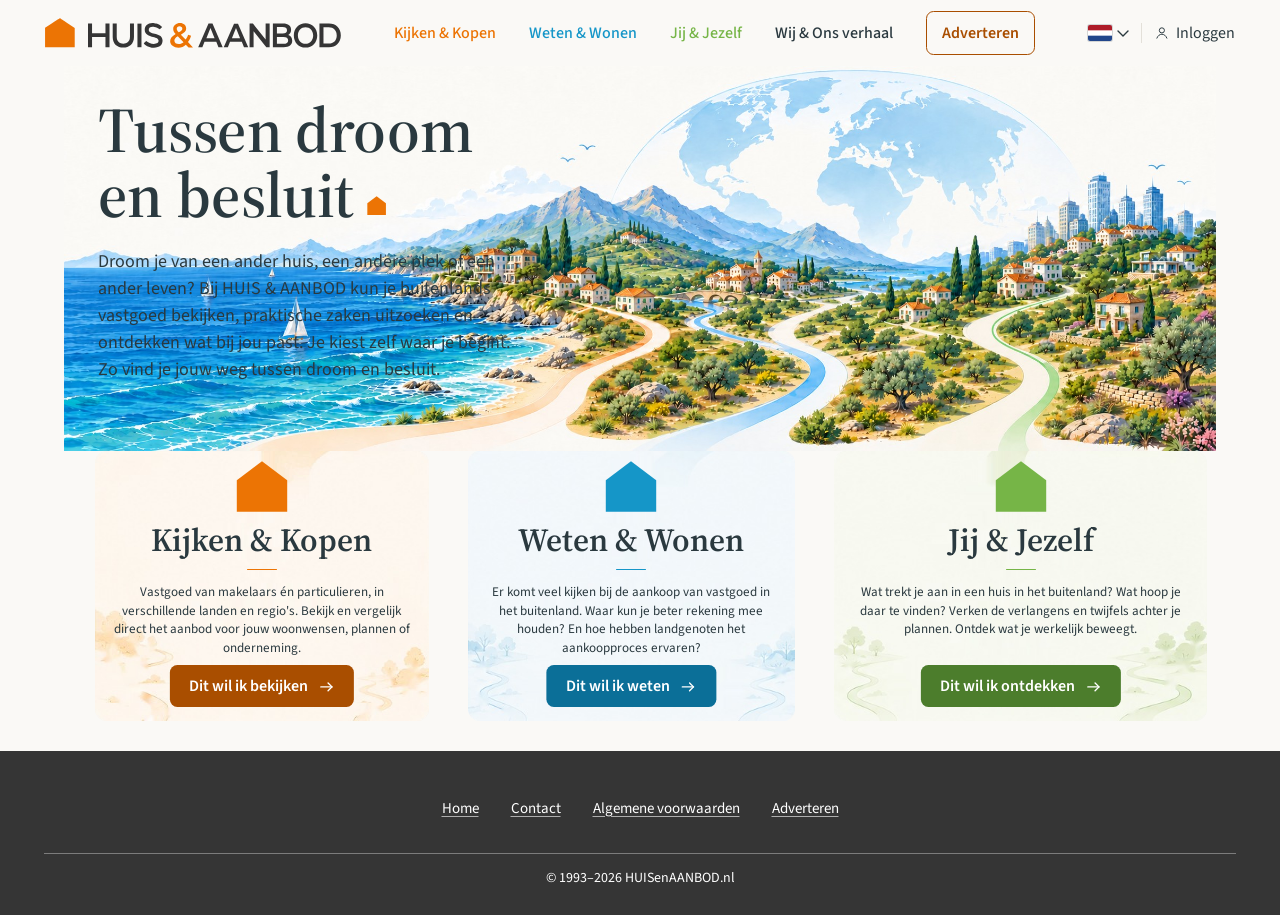
==== commit 81c50433: "5.8" ====
--- a/index.html
+++ b/index.html
@@ -188,7 +188,7 @@
     <meta name="viewport" content="width=device-width, initial-scale=1">
     <title>HUISenAANBOD — Tussen droom en besluit</title>
     <meta name="description" content="Droom je van een ander huis, een andere plek of een ander leven? HUISenAANBOD helpt je">
-    <link rel="icon" href="assets/icon.jpeg">
+    <link rel="icon" href="assets/android-chrome-192x192.png">
 <!--    <script>/* prototype: headervariant A/B vóór het tekenen toepassen */try{var h=new URLSearchParams(location.search).get('header')||localStorage.getItem('ha-header');if(h==='a'||h==='b')document.documentElement.setAttribute('data-header',h);}catch(e){}</script>-->
     <link rel="preconnect" href="https://fonts.googleapis.com">
     <link rel="preconnect" href="https://fonts.gstatic.com" crossorigin>
@@ -260,9 +260,9 @@
     <button class="navtoggle" id="navtoggle" type="button" aria-expanded="false" aria-controls="mainnav">Menu</button>
 
     <nav class="mainnav" id="mainnav" aria-label="Hoofdmenu">
-        <a href="https://huisenaanbod.nl">Kijken &amp; Kopen</a>
-        <a href="magazine/spanje.html">Weten &amp; Wonen</a>
-        <a href="">Jij &amp; Jezelf</a>
+        <a class="kijken" href="https://huisenaanbod.nl">Kijken &amp; Kopen</a>
+        <a class="weten" href="weten_en_wonen/start.html">Weten &amp; Wonen</a>
+        <a class="jezelf" href="jij_en_jezelf/in_progress.html">Jij &amp; Jezelf</a>
         <a href="">Wij &amp; Ons verhaal</a>
         <a class="Adverteren" href="https://www.huisenaanbod.nl/nl/Adverteren_bij_HUISenAANBOD/">Adverteren</a>
     </nav>
@@ -333,9 +333,10 @@
 
     <div class="pillars">
 
-        <a class="pillar p-huizen" href="">
+        <a class="pillar p-huizen" href="https://www.huisenaanbod.nl">
             <img class="pillar-art" src="assets/kaart-huizen.jpg" alt="">
-            <svg class="pillar-icon" xmlns="http://www.w3.org/2000/svg" viewBox="0 0 100 100"><path d="M 10 40 L 50 10 L 90 40 L 90 90 L 10 90 Z" fill="#EC7404"/></svg>            <h2>Kijken &amp; Kopen</h2>
+            <svg class="pillar-icon" xmlns="http://www.w3.org/2000/svg" viewBox="0 0 100 100"><path d="M 10 40 L 50 10 L 90 40 L 90 90 L 10 90 Z" fill="#EC7404"/></svg>
+            <h2>Kijken &amp; Kopen</h2>
             <span class="pillar-rule"></span>
             <p>Vastgoed van makelaars én particulieren, in verschillende landen en regio's. Bekijk en vergelijk direct het aanbod voor jouw woonwensen, plannen of onderneming.</p>
             <span class="pillar-cta">Dit wil ik bekijken
@@ -343,7 +344,7 @@
       </span>
         </a>
 
-        <a class="pillar p-magazine" href="magazine/spanje.html">
+        <a class="pillar p-magazine" href="weten_en_wonen/start.html">
             <img class="pillar-art" src="assets/kaart-magazine.jpg" alt="">
             <svg class="pillar-icon" xmlns="http://www.w3.org/2000/svg" viewBox="0 0 100 100"><path d="M 10 40 L 50 10 L 90 40 L 90 90 L 10 90 Z" fill="#1596C8"/></svg>
             <h2>Weten &amp; Wonen</h2>
@@ -354,7 +355,7 @@
       </span>
         </a>
 
-        <a class="pillar p-begeleiding" href="">
+        <a class="pillar p-begeleiding" href="jij_en_jezelf/in_progress.html">
             <img class="pillar-art" src="assets/kaart-begeleiding.jpg" alt="">
             <svg class="pillar-icon" xmlns="http://www.w3.org/2000/svg" viewBox="0 0 100 100"><path d="M 10 40 L 50 10 L 90 40 L 90 90 L 10 90 Z" fill="#76B547"/></svg>
             <h2>Jij &amp; Jezelf</h2>
--- a/css/style.css
+++ b/css/style.css
@@ -511,8 +511,16 @@
     color:var(--ink);
 }
 
-.Adverteren {
-    color:var(--orange);
+.kijken {
+    color: var(--orange);
+}
+
+.weten {
+    color: var(--blue);
+}
+
+.jezelf {
+    color: var(--green);
 }
 
 .mainnav a{padding:calc(6 * var(--u)) 0;border-bottom:calc(2 * var(--u)) solid transparent;}
@@ -1136,7 +1144,7 @@
 /* alleen voor schermlezers */
 .visually-hidden{position:absolute;width:1px;height:1px;margin:-1px;overflow:hidden;clip:rect(0 0 0 0);white-space:nowrap;border:0;}
 /* footer op de homepage in de hoofdkleur van Kijken & Kopen, met lichte tekst */
-.site-footer-orange{background:var(--kk-main);color:#fff;}
+.site-footer-orange{background:#353535;color:#fff;}
 .site-footer-orange .footer-nav a{color:#fff;text-decoration-color:rgba(255,255,255,.6);}
 .site-footer-orange .footer-nav a:hover{text-decoration-color:#fff;}
 .site-footer-orange .footer-copy{color:#fff;border-top-color:rgba(255,255,255,.35);}
@@ -1145,19 +1153,45 @@
 /* ---------- hero: tekst naar links en een zachte waas erachter ---------- */
 @media (min-width:861px) and (min-aspect-ratio:27/20){
 
-    .hero-copy{left:calc(10 * var(--u));}
 
     .hero-copy::before{
         content:"";
         position:absolute;
         z-index:-1;
         inset:calc(-50 * var(--u)) calc(-150 * var(--u)) calc(-70 * var(--u)) calc(-80 * var(--u));
-        background:radial-gradient(ellipse 62% 60% at 40% 52%, rgba(250,249,246,.94) 50%, rgba(250,249,246,.75) 72%, rgba(250,249,246,0) 100%);
         -webkit-backdrop-filter:blur(6px);
-        backdrop-filter:blur(6px);
         -webkit-mask-image:radial-gradient(ellipse 62% 60% at 40% 52%, #000 62%, transparent 100%);
         mask-image:radial-gradient(ellipse 62% 60% at 40% 52%, #000 62%, transparent 100%);
         pointer-events:none;
     }
+    .hero-art{height:auto;aspect-ratio:2170 / 725;}
     .pillars{grid-template-columns:445fr 52fr 437fr 52fr 497fr;width:96.5495%;}
+}
+
+/* ---------- Adverteren als knop in het hoofdmenu ---------- */
+.mainnav a.Adverteren{
+    display:inline-flex;
+    align-items:center;
+    min-height:44px;
+    padding:0 calc(20 * var(--u));
+    color:var(--orange-dark);
+    font-weight:600;
+    border:1.5px solid var(--orange-dark);
+    border-radius:calc(10 * var(--u));
+    transition:background-color .18s ease, color .18s ease;
+}
+.mainnav a.Adverteren:hover{
+    background:var(--orange-dark);
+    border-color:var(--orange-dark);
+    color:#fff;
+}
+@media (max-width:860px), (max-aspect-ratio:27/20){
+    .mainnav a.Adverteren{justify-content:center;margin-top:6px;border-radius:8px;}
+}
+
+
+@media (max-width:640px){
+    .footer-inner{flex-direction:row;padding:14px 16px 2px;}
+    .footer-nav{flex-direction:row;gap:0 20px;}
+    .footer-copy{margin-inline:16px;padding:6px 0 16px;}
 }
--- a/css/style.css
+++ b/css/style.css
@@ -511,8 +511,16 @@
     color:var(--ink);
 }
 
-.Adverteren {
-    color:var(--orange);
+.kijken {
+    color: var(--orange);
+}
+
+.weten {
+    color: var(--blue);
+}
+
+.jezelf {
+    color: var(--green);
 }
 
 .mainnav a{padding:calc(6 * var(--u)) 0;border-bottom:calc(2 * var(--u)) solid transparent;}
@@ -1136,7 +1144,7 @@
 /* alleen voor schermlezers */
 .visually-hidden{position:absolute;width:1px;height:1px;margin:-1px;overflow:hidden;clip:rect(0 0 0 0);white-space:nowrap;border:0;}
 /* footer op de homepage in de hoofdkleur van Kijken & Kopen, met lichte tekst */
-.site-footer-orange{background:var(--kk-main);color:#fff;}
+.site-footer-orange{background:#353535;color:#fff;}
 .site-footer-orange .footer-nav a{color:#fff;text-decoration-color:rgba(255,255,255,.6);}
 .site-footer-orange .footer-nav a:hover{text-decoration-color:#fff;}
 .site-footer-orange .footer-copy{color:#fff;border-top-color:rgba(255,255,255,.35);}
@@ -1145,19 +1153,45 @@
 /* ---------- hero: tekst naar links en een zachte waas erachter ---------- */
 @media (min-width:861px) and (min-aspect-ratio:27/20){
 
-    .hero-copy{left:calc(10 * var(--u));}
 
     .hero-copy::before{
         content:"";
         position:absolute;
         z-index:-1;
         inset:calc(-50 * var(--u)) calc(-150 * var(--u)) calc(-70 * var(--u)) calc(-80 * var(--u));
-        background:radial-gradient(ellipse 62% 60% at 40% 52%, rgba(250,249,246,.94) 50%, rgba(250,249,246,.75) 72%, rgba(250,249,246,0) 100%);
         -webkit-backdrop-filter:blur(6px);
-        backdrop-filter:blur(6px);
         -webkit-mask-image:radial-gradient(ellipse 62% 60% at 40% 52%, #000 62%, transparent 100%);
         mask-image:radial-gradient(ellipse 62% 60% at 40% 52%, #000 62%, transparent 100%);
         pointer-events:none;
     }
+    .hero-art{height:auto;aspect-ratio:2170 / 725;}
     .pillars{grid-template-columns:445fr 52fr 437fr 52fr 497fr;width:96.5495%;}
+}
+
+/* ---------- Adverteren als knop in het hoofdmenu ---------- */
+.mainnav a.Adverteren{
+    display:inline-flex;
+    align-items:center;
+    min-height:44px;
+    padding:0 calc(20 * var(--u));
+    color:var(--orange-dark);
+    font-weight:600;
+    border:1.5px solid var(--orange-dark);
+    border-radius:calc(10 * var(--u));
+    transition:background-color .18s ease, color .18s ease;
+}
+.mainnav a.Adverteren:hover{
+    background:var(--orange-dark);
+    border-color:var(--orange-dark);
+    color:#fff;
+}
+@media (max-width:860px), (max-aspect-ratio:27/20){
+    .mainnav a.Adverteren{justify-content:center;margin-top:6px;border-radius:8px;}
+}
+
+
+@media (max-width:640px){
+    .footer-inner{flex-direction:row;padding:14px 16px 2px;}
+    .footer-nav{flex-direction:row;gap:0 20px;}
+    .footer-copy{margin-inline:16px;padding:6px 0 16px;}
 }
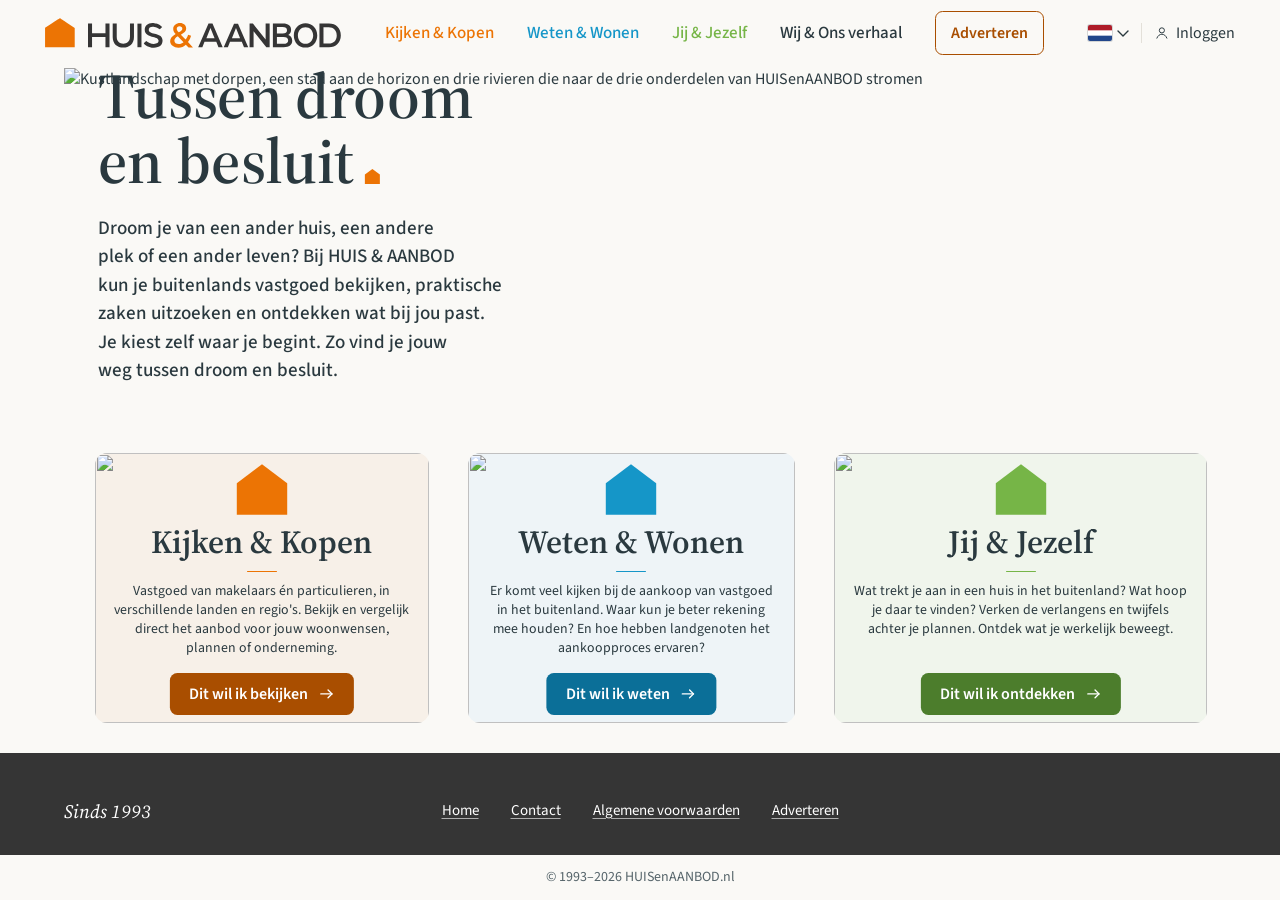
==== commit 1dc51da9: "5.9" ====
--- a/index.html
+++ b/index.html
@@ -297,7 +297,7 @@
 
 
     <section class="hero">
-        <img class="hero-art" src="assets/Homepage%20hero%20illustratie2.jpg" alt="Kustlandschap met dorpen, een stad aan de horizon en drie rivieren die naar de drie onderdelen van HUISenAANBOD stromen">
+        <img class="hero-art" src="assets/landschap2.jpg" alt="Kustlandschap met dorpen, een stad aan de horizon en drie rivieren die naar de drie onderdelen van HUISenAANBOD stromen">
 
 <!--        <svg class="hero-pins" viewBox="0 0 1536 448" fill="none" shape-rendering="geometricPrecision" aria-hidden="true">-->
 <!--            <g transform="translate(891 80) scale(0.76)">-->
@@ -322,11 +322,11 @@
             <p class="slogan-b"><span class="slogan-part"><small>Sinds 1993</small></span></p>
             <h1>Tussen droom<br> en <span class="keep-together">besluit<svg class="roof-inline" xmlns="http://www.w3.org/2000/svg" viewBox="0 0 100 100"><path d="M 10 40 L 50 10 L 90 40 L 90 90 L 10 90 Z" fill="#EC7404"/></svg></span></h1>
             <p>
-                Droom je van een ander huis, een andere plek of een<br>
-                ander leven? Bij HUIS & AANBOD kun je buitenlands<br>
-                vastgoed bekijken, praktische zaken uitzoeken en<br>
-                ontdekken wat bij jou past. Je kiest zelf waar je begint.<br>
-                Zo vind je jouw weg tussen droom en besluit.
+                Droom je van een ander huis, een andere<br>
+                plek of een ander leven? Bij HUIS & AANBOD <br>
+                kun je buitenlands vastgoed bekijken, praktische<br>
+                zaken uitzoeken en ontdekken wat bij jou past.<br>
+                Je kiest zelf waar je begint. Zo vind je jouw <br> weg tussen droom en besluit.
             </p>
         </div>
     </section>
@@ -334,7 +334,7 @@
     <div class="pillars">
 
         <a class="pillar p-huizen" href="https://www.huisenaanbod.nl">
-            <img class="pillar-art" src="assets/kaart-huizen.jpg" alt="">
+            <img class="pillar-art" src="assets/kaart-huizen2.jpg" alt="">
             <svg class="pillar-icon" xmlns="http://www.w3.org/2000/svg" viewBox="0 0 100 100"><path d="M 10 40 L 50 10 L 90 40 L 90 90 L 10 90 Z" fill="#EC7404"/></svg>
             <h2>Kijken &amp; Kopen</h2>
             <span class="pillar-rule"></span>
@@ -345,7 +345,7 @@
         </a>
 
         <a class="pillar p-magazine" href="weten_en_wonen/start.html">
-            <img class="pillar-art" src="assets/kaart-magazine.jpg" alt="">
+            <img class="pillar-art" src="assets/kaart-magazine2.jpg" alt="">
             <svg class="pillar-icon" xmlns="http://www.w3.org/2000/svg" viewBox="0 0 100 100"><path d="M 10 40 L 50 10 L 90 40 L 90 90 L 10 90 Z" fill="#1596C8"/></svg>
             <h2>Weten &amp; Wonen</h2>
             <span class="pillar-rule"></span>
@@ -356,7 +356,7 @@
         </a>
 
         <a class="pillar p-begeleiding" href="jij_en_jezelf/in_progress.html">
-            <img class="pillar-art" src="assets/kaart-begeleiding.jpg" alt="">
+            <img class="pillar-art" src="assets/kaart-begeleiding2.jpg" alt="">
             <svg class="pillar-icon" xmlns="http://www.w3.org/2000/svg" viewBox="0 0 100 100"><path d="M 10 40 L 50 10 L 90 40 L 90 90 L 10 90 Z" fill="#76B547"/></svg>
             <h2>Jij &amp; Jezelf</h2>
             <span class="pillar-rule"></span>
@@ -433,6 +433,7 @@
 
 <footer class="site-footer site-footer-orange">
     <div class="footer-inner">
+        <p class="footer-since">Sinds 1993</p>
         <nav class="footer-nav" aria-label="Footer">
             <a href="index.html">Home</a>
             <a href="https://www.huisenaanbod.nl/nl/contact">Contact</a>
--- a/css/style.css
+++ b/css/style.css
@@ -1194,4 +1194,62 @@
     .footer-inner{flex-direction:row;padding:14px 16px 2px;}
     .footer-nav{flex-direction:row;gap:0 20px;}
     .footer-copy{margin-inline:16px;padding:6px 0 16px;}
+}
+
+/* ---------- homepage-footer: Sinds 1993 links, uitgelijnd met de hero; links blijven in het midden ---------- */
+.site-footer-orange .footer-inner{
+    position:relative;
+    max-width:none;
+}
+.site-footer-orange .footer-since{
+    position:absolute;
+    left:calc((100% - 1536 * var(--u)) / 2);
+    top:58px;              /* midden van de linkregel: 36px bovenruimte + halve linkhoogte (22px) */
+    transform:translateY(-50%);
+    margin:0;
+    font-family:var(--serif);
+    font-style:italic;
+    font-size:19px;
+    color:#fff;
+}
+.site-footer-orange .footer-copy{
+    margin:0;
+    padding:12px 20px;
+    background:var(--base);
+    color:var(--muted);
+    border-top:0;
+}
+@media (max-width:860px), (max-aspect-ratio:27/20){
+    .site-footer-orange .footer-since{position:static;transform:none;width:100%;text-align:center;}
+}
+
+/* ---------- iets grotere tekst: menu, hero en kaarten ---------- */
+@media (min-width:861px) and (min-aspect-ratio:27/20){
+    /* menulinks (niet de Adverteren-knop) */
+    .mainnav{font-size:clamp(17px, calc(19 * var(--u)), 18.5px);}
+    .mainnav a.Adverteren{font-size:clamp(16px, calc(17 * var(--u)), 17px);}
+
+    /* hero-tekst: groter en iets zwaarder */
+    .hero-copy p{font-size:clamp(19px, calc(23 * var(--u)), 22px);font-weight:500;line-height:1.5;}
+
+    /* kaarttekst: groter; tekst iets hoger en knop iets lager zodat er vijf regels passen */
+    .pillar p{top:calc(172 * var(--u));font-size:calc(18.5 * var(--u));line-height:calc(25.5 * var(--u));}
+    .pillar-cta{top:calc(293 * var(--u));}
+}
+@media (max-width:860px), (max-aspect-ratio:27/20){
+    .hero-copy p{font-weight:500;}
+    .pillar p{font-size:16px;}
+}
+
+/* huisje als punt achter de H1: onderkant op de basislijn van de letters */
+.hero-copy h1 .roof-inline{vertical-align:-0.037em;}
+
+/* huisje als punt achter de H1: iets kleiner */
+.hero-copy h1 .roof-inline{
+    width:calc(25 * var(--u));
+    margin-left:calc(12 * var(--u));
+    vertical-align:-0.03em;
+}
+@media (max-width:860px), (max-aspect-ratio:27/20){
+    .hero-copy h1 .roof-inline{width:0.25em;margin-left:0.09em;}
 }
--- a/css/style.css
+++ b/css/style.css
@@ -1194,4 +1194,62 @@
     .footer-inner{flex-direction:row;padding:14px 16px 2px;}
     .footer-nav{flex-direction:row;gap:0 20px;}
     .footer-copy{margin-inline:16px;padding:6px 0 16px;}
+}
+
+/* ---------- homepage-footer: Sinds 1993 links, uitgelijnd met de hero; links blijven in het midden ---------- */
+.site-footer-orange .footer-inner{
+    position:relative;
+    max-width:none;
+}
+.site-footer-orange .footer-since{
+    position:absolute;
+    left:calc((100% - 1536 * var(--u)) / 2);
+    top:58px;              /* midden van de linkregel: 36px bovenruimte + halve linkhoogte (22px) */
+    transform:translateY(-50%);
+    margin:0;
+    font-family:var(--serif);
+    font-style:italic;
+    font-size:19px;
+    color:#fff;
+}
+.site-footer-orange .footer-copy{
+    margin:0;
+    padding:12px 20px;
+    background:var(--base);
+    color:var(--muted);
+    border-top:0;
+}
+@media (max-width:860px), (max-aspect-ratio:27/20){
+    .site-footer-orange .footer-since{position:static;transform:none;width:100%;text-align:center;}
+}
+
+/* ---------- iets grotere tekst: menu, hero en kaarten ---------- */
+@media (min-width:861px) and (min-aspect-ratio:27/20){
+    /* menulinks (niet de Adverteren-knop) */
+    .mainnav{font-size:clamp(17px, calc(19 * var(--u)), 18.5px);}
+    .mainnav a.Adverteren{font-size:clamp(16px, calc(17 * var(--u)), 17px);}
+
+    /* hero-tekst: groter en iets zwaarder */
+    .hero-copy p{font-size:clamp(19px, calc(23 * var(--u)), 22px);font-weight:500;line-height:1.5;}
+
+    /* kaarttekst: groter; tekst iets hoger en knop iets lager zodat er vijf regels passen */
+    .pillar p{top:calc(172 * var(--u));font-size:calc(18.5 * var(--u));line-height:calc(25.5 * var(--u));}
+    .pillar-cta{top:calc(293 * var(--u));}
+}
+@media (max-width:860px), (max-aspect-ratio:27/20){
+    .hero-copy p{font-weight:500;}
+    .pillar p{font-size:16px;}
+}
+
+/* huisje als punt achter de H1: onderkant op de basislijn van de letters */
+.hero-copy h1 .roof-inline{vertical-align:-0.037em;}
+
+/* huisje als punt achter de H1: iets kleiner */
+.hero-copy h1 .roof-inline{
+    width:calc(25 * var(--u));
+    margin-left:calc(12 * var(--u));
+    vertical-align:-0.03em;
+}
+@media (max-width:860px), (max-aspect-ratio:27/20){
+    .hero-copy h1 .roof-inline{width:0.25em;margin-left:0.09em;}
 }
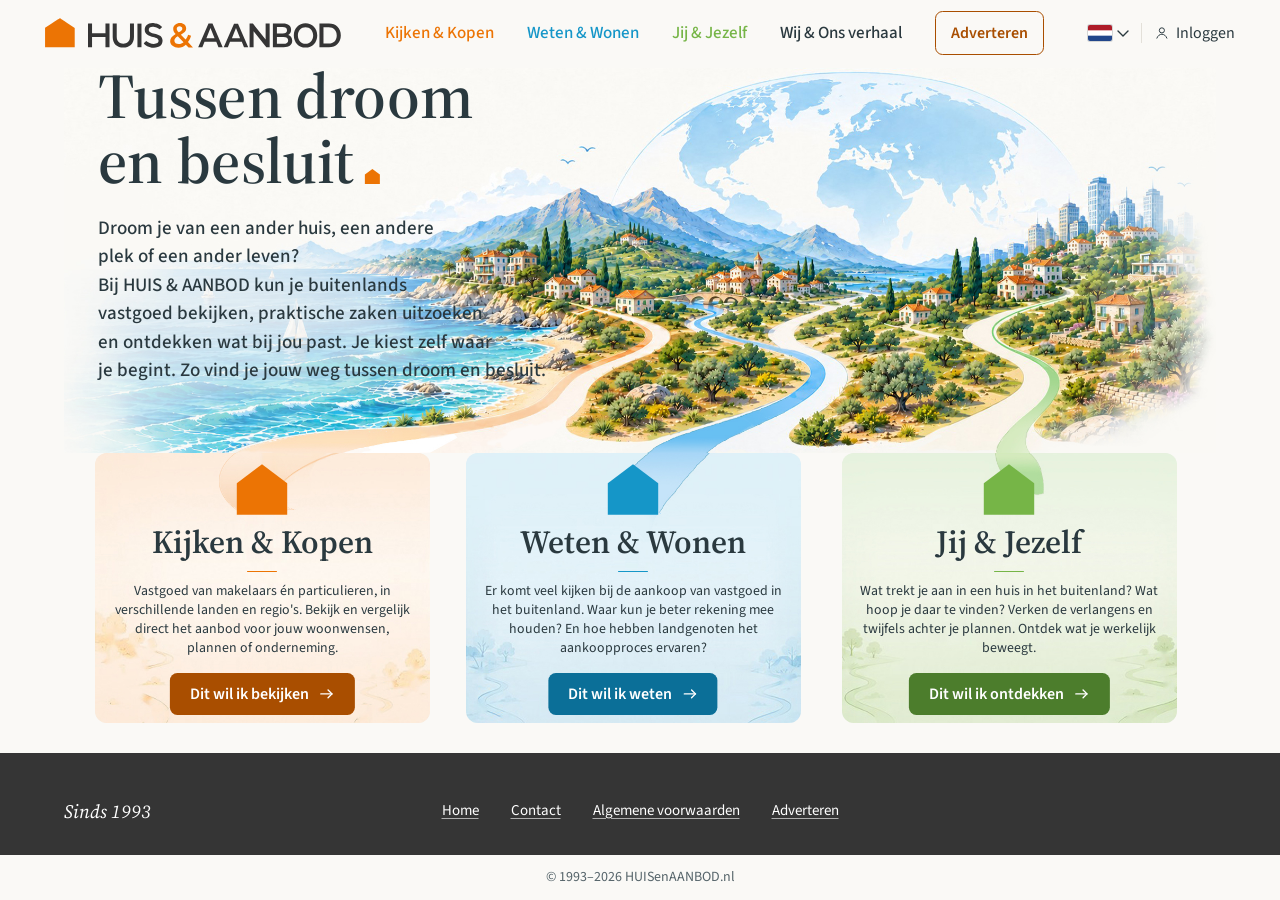
==== commit 678734c5: "5.9.3" ====
--- a/index.html
+++ b/index.html
@@ -323,10 +323,13 @@
             <h1>Tussen droom<br> en <span class="keep-together">besluit<svg class="roof-inline" xmlns="http://www.w3.org/2000/svg" viewBox="0 0 100 100"><path d="M 10 40 L 50 10 L 90 40 L 90 90 L 10 90 Z" fill="#EC7404"/></svg></span></h1>
             <p>
                 Droom je van een ander huis, een andere<br>
-                plek of een ander leven? Bij HUIS & AANBOD <br>
-                kun je buitenlands vastgoed bekijken, praktische<br>
-                zaken uitzoeken en ontdekken wat bij jou past.<br>
-                Je kiest zelf waar je begint. Zo vind je jouw <br> weg tussen droom en besluit.
+                plek of een ander leven?<br>
+                Bij HUIS & AANBOD kun je buitenlands<br>
+                vastgoed bekijken, praktische
+                zaken uitzoeken <br>
+                en ontdekken wat bij jou past.
+                Je kiest zelf waar<br>
+                je begint. Zo vind je jouw weg tussen droom en besluit.
             </p>
         </div>
     </section>
--- a/css/style.css
+++ b/css/style.css
@@ -1165,7 +1165,8 @@
         pointer-events:none;
     }
     .hero-art{height:auto;aspect-ratio:2170 / 725;}
-    .pillars{grid-template-columns:445fr 52fr 437fr 52fr 497fr;width:96.5495%;}
+    .pillars{grid-template-columns:447fr 47.5fr 447fr 54.5fr 447fr;margin-left:2.6693%;width:93.945%;}
+    .pillar-art{inset:-2px 0 0 0;height:calc(100% + 2px);}
 }
 
 /* ---------- Adverteren als knop in het hoofdmenu ---------- */
--- a/css/style.css
+++ b/css/style.css
@@ -1165,7 +1165,8 @@
         pointer-events:none;
     }
     .hero-art{height:auto;aspect-ratio:2170 / 725;}
-    .pillars{grid-template-columns:445fr 52fr 437fr 52fr 497fr;width:96.5495%;}
+    .pillars{grid-template-columns:447fr 47.5fr 447fr 54.5fr 447fr;margin-left:2.6693%;width:93.945%;}
+    .pillar-art{inset:-2px 0 0 0;height:calc(100% + 2px);}
 }
 
 /* ---------- Adverteren als knop in het hoofdmenu ---------- */
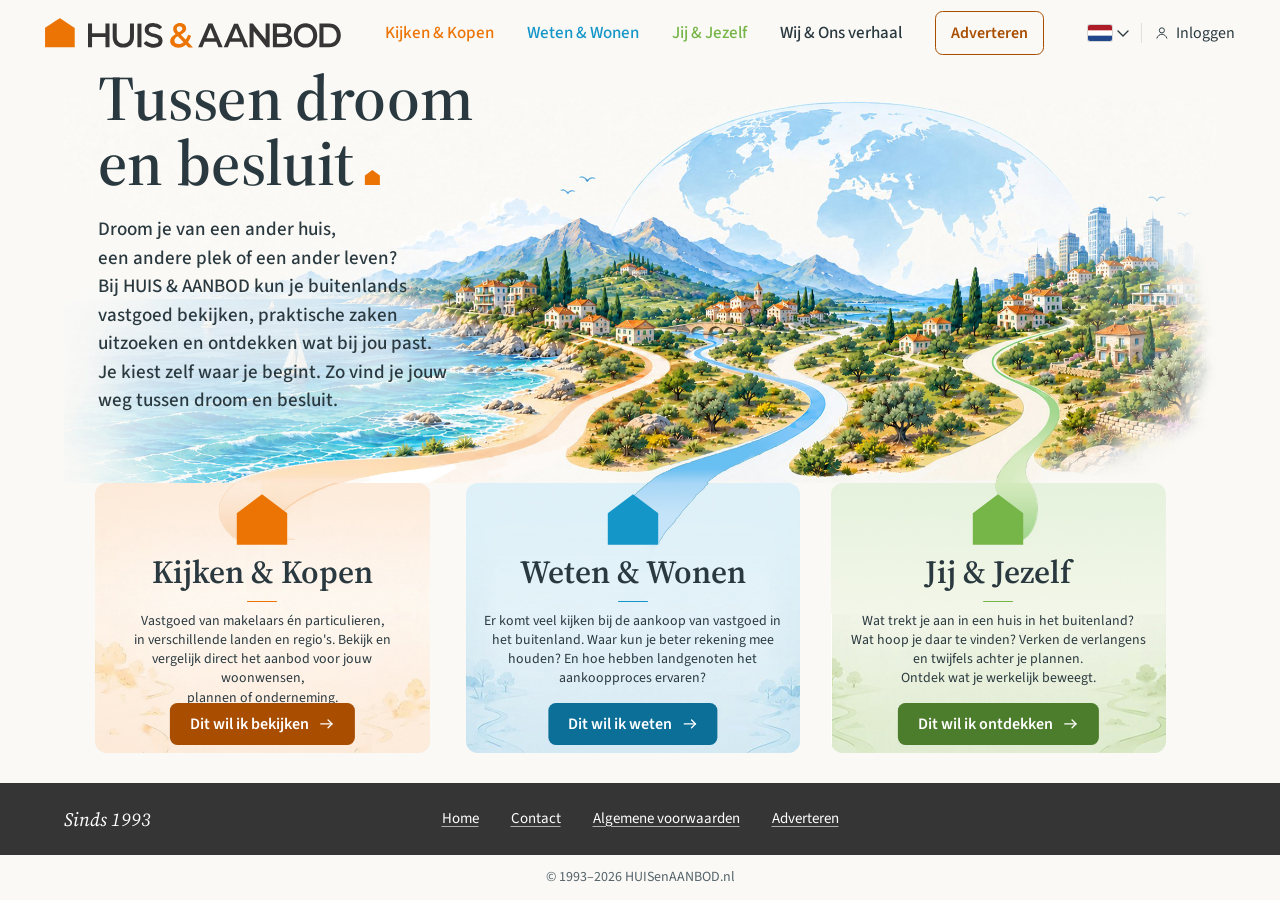
==== commit 8b11216e: "5.9.4" ====
--- a/index.html
+++ b/index.html
@@ -297,7 +297,7 @@
 
 
     <section class="hero">
-        <img class="hero-art" src="assets/landschap2.jpg" alt="Kustlandschap met dorpen, een stad aan de horizon en drie rivieren die naar de drie onderdelen van HUISenAANBOD stromen">
+        <img class="hero-art" src="assets/Def%20NW%20Homepage%20hero%20illustratie.jpg" alt="Kustlandschap met dorpen, een stad aan de horizon en drie rivieren die naar de drie onderdelen van HUISenAANBOD stromen">
 
 <!--        <svg class="hero-pins" viewBox="0 0 1536 448" fill="none" shape-rendering="geometricPrecision" aria-hidden="true">-->
 <!--            <g transform="translate(891 80) scale(0.76)">-->
@@ -322,14 +322,13 @@
             <p class="slogan-b"><span class="slogan-part"><small>Sinds 1993</small></span></p>
             <h1>Tussen droom<br> en <span class="keep-together">besluit<svg class="roof-inline" xmlns="http://www.w3.org/2000/svg" viewBox="0 0 100 100"><path d="M 10 40 L 50 10 L 90 40 L 90 90 L 10 90 Z" fill="#EC7404"/></svg></span></h1>
             <p>
-                Droom je van een ander huis, een andere<br>
-                plek of een ander leven?<br>
+                Droom je van een ander huis,<br>
+                een andere plek of een ander leven?<br>
                 Bij HUIS & AANBOD kun je buitenlands<br>
-                vastgoed bekijken, praktische
-                zaken uitzoeken <br>
-                en ontdekken wat bij jou past.
-                Je kiest zelf waar<br>
-                je begint. Zo vind je jouw weg tussen droom en besluit.
+                vastgoed bekijken, praktische zaken <br>
+                uitzoeken en ontdekken wat bij jou past.<br>
+                Je kiest zelf waar je begint. Zo vind je jouw
+                <br>weg tussen droom en besluit.
             </p>
         </div>
     </section>
@@ -341,7 +340,9 @@
             <svg class="pillar-icon" xmlns="http://www.w3.org/2000/svg" viewBox="0 0 100 100"><path d="M 10 40 L 50 10 L 90 40 L 90 90 L 10 90 Z" fill="#EC7404"/></svg>
             <h2>Kijken &amp; Kopen</h2>
             <span class="pillar-rule"></span>
-            <p>Vastgoed van makelaars én particulieren, in verschillende landen en regio's. Bekijk en vergelijk direct het aanbod voor jouw woonwensen, plannen of onderneming.</p>
+            <p>Vastgoed van makelaars én particulieren,<br>
+                in verschillende landen en regio's. Bekijk en vergelijk direct het aanbod voor jouw woonwensen, <br>
+                plannen of onderneming.</p>
             <span class="pillar-cta">Dit wil ik bekijken
         <svg viewBox="0 0 24 24" fill="none" aria-hidden="true"><path d="M3 12 H20" stroke="#fff" stroke-width="2.1" stroke-linecap="round"/><path d="M14 6 L20 12 L14 18" stroke="#fff" stroke-width="2.1" stroke-linecap="round" stroke-linejoin="round"/></svg>
       </span>
@@ -359,11 +360,13 @@
         </a>
 
         <a class="pillar p-begeleiding" href="jij_en_jezelf/in_progress.html">
-            <img class="pillar-art" src="assets/kaart-begeleiding2.jpg" alt="">
+            <img class="pillar-art" src="assets/GROEN%20BLOK%20NIEUW%20630x510.jpg" alt="">
             <svg class="pillar-icon" xmlns="http://www.w3.org/2000/svg" viewBox="0 0 100 100"><path d="M 10 40 L 50 10 L 90 40 L 90 90 L 10 90 Z" fill="#76B547"/></svg>
             <h2>Jij &amp; Jezelf</h2>
             <span class="pillar-rule"></span>
-            <p>Wat trekt je aan in een huis in het buitenland? Wat hoop je daar te vinden? Verken de verlangens en twijfels achter je plannen. Ontdek wat je werkelijk beweegt.</p>
+            <p>Wat trekt je aan in een huis in het buitenland? <br>
+                Wat hoop je daar te vinden? Verken de verlangens en twijfels achter je plannen.<br>
+                Ontdek wat je werkelijk beweegt.</p>
             <span class="pillar-cta">Dit wil ik ontdekken
         <svg viewBox="0 0 24 24" fill="none" aria-hidden="true"><path d="M3 12 H20" stroke="#fff" stroke-width="2.1" stroke-linecap="round"/><path d="M14 6 L20 12 L14 18" stroke="#fff" stroke-width="2.1" stroke-linecap="round" stroke-linejoin="round"/></svg>
       </span>
--- a/css/style.css
+++ b/css/style.css
@@ -1123,7 +1123,7 @@
    ============================================================ */
 
 .site-footer{background:var(--footer);color:var(--base);font-family:var(--sans);font-size:15px;line-height:1.5;}
-.footer-inner{max-width:1240px;margin:0 auto;padding:36px 24px 22px;display:flex;justify-content:center;align-items:center;gap:24px 48px;flex-wrap:wrap;}
+.footer-inner{max-width:1240px;margin:0 auto;padding:14px 24px;display:flex;justify-content:center;align-items:center;gap:24px 48px;flex-wrap:wrap;}
 .footer-company{display:flex;flex-direction:column;gap:6px;text-align:center;}
 .footer-brand{font-family:var(--serif);font-size:21px;font-weight:600;line-height:1.2;color:var(--base);}
 .footer-since{white-space:nowrap;}
@@ -1165,7 +1165,7 @@
         pointer-events:none;
     }
     .hero-art{height:auto;aspect-ratio:2170 / 725;}
-    .pillars{grid-template-columns:447fr 47.5fr 447fr 54.5fr 447fr;margin-left:2.6693%;width:93.945%;}
+    .pillars{grid-template-columns:447fr 47.5fr 446fr 41fr 447fr;margin-left:2.6693%;width:93.001%;}
     .pillar-art{inset:-2px 0 0 0;height:calc(100% + 2px);}
 }
 
@@ -1205,7 +1205,7 @@
 .site-footer-orange .footer-since{
     position:absolute;
     left:calc((100% - 1536 * var(--u)) / 2);
-    top:58px;              /* midden van de linkregel: 36px bovenruimte + halve linkhoogte (22px) */
+    top:50%;              /* midden van de linkregel: 36px bovenruimte + halve linkhoogte (22px) */
     transform:translateY(-50%);
     margin:0;
     font-family:var(--serif);
--- a/css/style.css
+++ b/css/style.css
@@ -1123,7 +1123,7 @@
    ============================================================ */
 
 .site-footer{background:var(--footer);color:var(--base);font-family:var(--sans);font-size:15px;line-height:1.5;}
-.footer-inner{max-width:1240px;margin:0 auto;padding:36px 24px 22px;display:flex;justify-content:center;align-items:center;gap:24px 48px;flex-wrap:wrap;}
+.footer-inner{max-width:1240px;margin:0 auto;padding:14px 24px;display:flex;justify-content:center;align-items:center;gap:24px 48px;flex-wrap:wrap;}
 .footer-company{display:flex;flex-direction:column;gap:6px;text-align:center;}
 .footer-brand{font-family:var(--serif);font-size:21px;font-weight:600;line-height:1.2;color:var(--base);}
 .footer-since{white-space:nowrap;}
@@ -1165,7 +1165,7 @@
         pointer-events:none;
     }
     .hero-art{height:auto;aspect-ratio:2170 / 725;}
-    .pillars{grid-template-columns:447fr 47.5fr 447fr 54.5fr 447fr;margin-left:2.6693%;width:93.945%;}
+    .pillars{grid-template-columns:447fr 47.5fr 446fr 41fr 447fr;margin-left:2.6693%;width:93.001%;}
     .pillar-art{inset:-2px 0 0 0;height:calc(100% + 2px);}
 }
 
@@ -1205,7 +1205,7 @@
 .site-footer-orange .footer-since{
     position:absolute;
     left:calc((100% - 1536 * var(--u)) / 2);
-    top:58px;              /* midden van de linkregel: 36px bovenruimte + halve linkhoogte (22px) */
+    top:50%;              /* midden van de linkregel: 36px bovenruimte + halve linkhoogte (22px) */
     transform:translateY(-50%);
     margin:0;
     font-family:var(--serif);
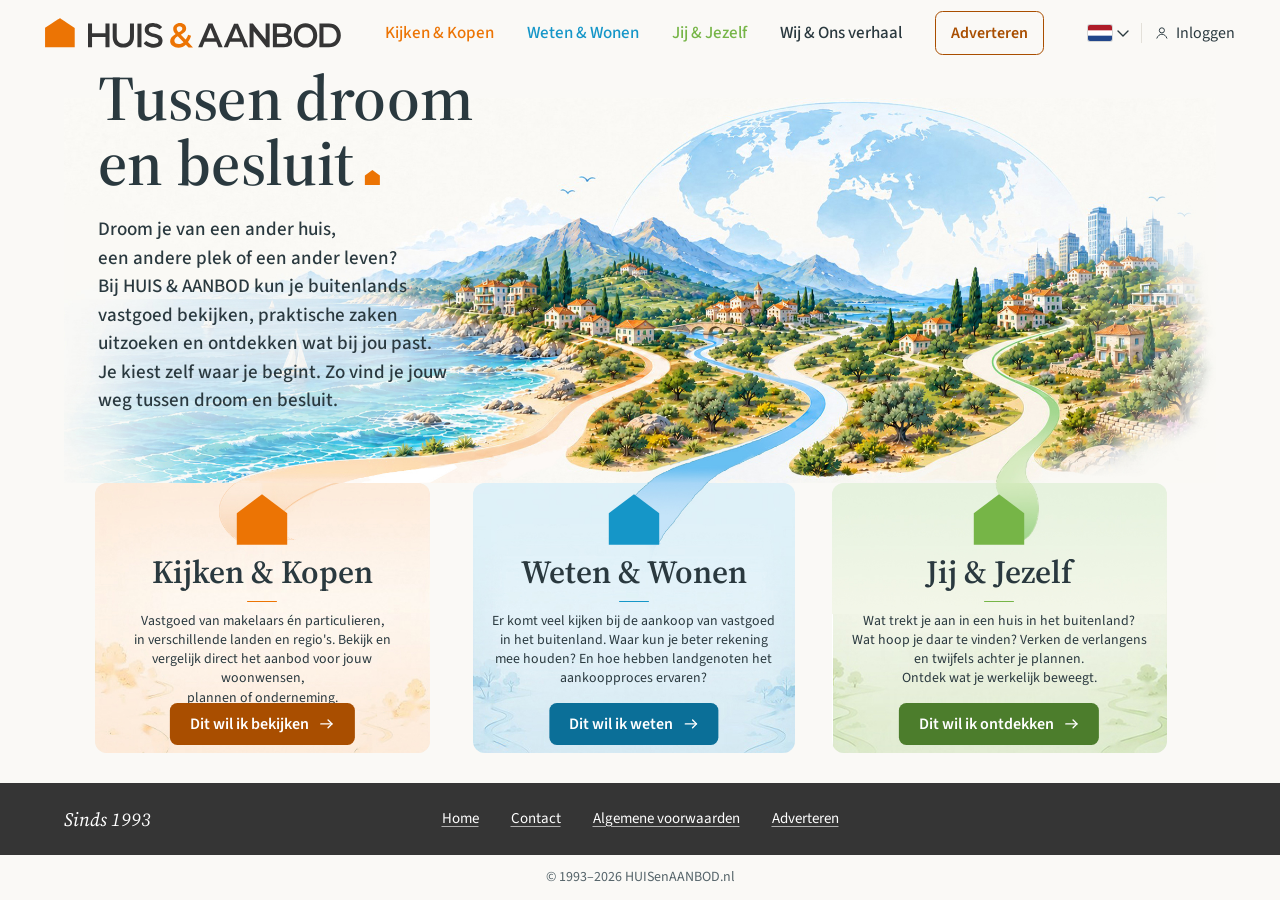
==== commit 7d05e359: "5.10" ====
--- a/index.html
+++ b/index.html
@@ -1,195 +1,12 @@
-<!--<!DOCTYPE html>-->
-<!--<html lang="nl">-->
-<!--<head>-->
-<!--    <meta charset="UTF-8">-->
-<!--    <meta name="viewport" content="width=device-width, initial-scale=1.0, viewport-fit=cover">-->
-<!--    <title>Noordin Mohamed</title>-->
-<!--    <link rel="icon" href="assets/sankofa.png">-->
-<!--    <link href="https://fonts.googleapis.com/css2?family=Inter:opsz,wght@14..32,300;400;500;600;700;800&display=swap" rel="stylesheet">-->
-<!--    <link rel="stylesheet" href="https://cdnjs.cloudflare.com/ajax/libs/font-awesome/6.0.0-beta3/css/all.min.css">-->
-<!--    <link rel="stylesheet" href="css/style.css">-->
-<!--    <script src="js/app.js"></script>-->
-<!--</head>-->
-<!--<body>-->
-<!--<header>-->
-<!--    <div class="container nav-container">-->
-<!--        <div class="logo">noordin.app</div>-->
-<!--        <div class="hamburger" id="hamburger">-->
-<!--            <i class="fas fa-bars"></i>-->
-<!--        </div>-->
-<!--        <ul class="nav-links" id="navLinks">-->
-<!--            <li><a href="#projects" class="nav-item" data-section="projects">Projecten</a></li>-->
-<!--            <li><a href="#about" class="nav-item" data-section="about">Over mij</a></li>-->
-<!--            <li><a href="#contact" class="nav-item" data-section="contact">Contact</a></li>-->
-<!--        </ul>-->
-<!--    </div>-->
-<!--</header>-->
-
-<!--<main>-->
-<!--    <section class="hero">-->
-<!--        <div class="container hero-grid">-->
-<!--            <div class="hero-content">-->
-<!--                <div class="hero-badge">-->
-<!--                    <span class="badge-available"><i class="fas fa-circle"></i> Beschikbaar voor stage / werk</span>-->
-<!--                </div>-->
-<!--                <h1>Mijn projecten<br>als developer</h1>-->
-<!--                <p class="hero-desc">Ik ben een gemotiveerde softwarestudent die graag functionele en toegankelijke websites bouwt. Hieronder een selectie van projecten waar ik aan heb gewerkt tijdens mijn studie en vrije tijd.</p>-->
-<!--                <div class="view-projects-btn">-->
-<!--                    <a href="#projects" class="btn-outline" id="heroViewProjects">Bekijk projecten <i class="fas fa-arrow-right"></i></a>-->
-<!--                </div>-->
-<!--                <div class="tech-stack">-->
-<!--                    <span>JavaScript</span><span>React</span><span>Java</span><span>Python</span>-->
-<!--                    <span>MySQL</span><span>PHP</span><span>CSS</span><span>HTML</span>-->
-<!--                </div>-->
-<!--            </div>-->
-<!--            <div class="hero-right"></div>-->
-<!--        </div>-->
-<!--    </section>-->
-
-<!--    <section id="projects">-->
-<!--        <div class="container">-->
-<!--            <div class="section-head">-->
-<!--                <div class="section-sub">// geselecteerd werk</div>-->
-<!--                <h2 class="section-title">Projecten</h2>-->
-<!--            </div>-->
-<!--            <div class="projects-grid">-->
-<!--                &lt;!&ndash; Project 1: Hoyo Schoonmaak &ndash;&gt;-->
-<!--                <div class="project-card" id="hoyoCard">-->
-<!--                    <div class="project-img">-->
-<!--                        <img class="preview-image" src="assets/hoyo-schoonmaak-preview.png" alt="Hoyo Schoonmaak" onerror="this.src='https://placehold.co/600x400/1E2A36/00e87a?text=Hoyo+Preview'">-->
-<!--                        <div class="hover-overlay">-->
-<!--                            <a href="https://hoyo-schoonmaak.nl" target="_blank" class="visit-site-btn">-->
-<!--                                <i class="fas fa-arrow-right"></i> Bezoek site-->
-<!--                            </a>-->
-<!--                        </div>-->
-<!--                    </div>-->
-<!--                    <div class="project-content">-->
-<!--                        <div class="project-title">hoyo-schoonmaak.nl <i class="fas fa-external-link-alt"></i></div>-->
-<!--                        <div class="project-domain">Hoyo Schoonmaak · Live website</div>-->
-<!--                        <p class="project-desc">Professionele schoonmaakwebsite met offerteformulier en dienstoverzicht</p>-->
-<!--                        <div class="project-tags"><span>Webdesign</span><span>Zakelijk</span><span>Live demo</span></div>-->
-<!--                    </div>-->
-<!--                </div>-->
-
-<!--                &lt;!&ndash; Project 2: Huis&Aanbod &ndash;&gt;-->
-<!--                <div class="project-card" id="huisCard">-->
-<!--                    <div class="project-img">-->
-<!--                        <img class="preview-image" src="assets/Huis-en-aanbod-preview.png" alt="Huis&Aanbod" onerror="this.src='https://placehold.co/600x400/1E2A36/00e87a?text=Huis+Preview'">-->
-<!--                        <div class="hover-overlay">-->
-<!--                            <a href="https://huisenaanbod.nl" target="_blank" class="visit-site-btn">-->
-<!--                                <i class="fas fa-arrow-right"></i> Bezoek site-->
-<!--                            </a>-->
-<!--                        </div>-->
-<!--                    </div>-->
-<!--                    <div class="project-content">-->
-<!--                        <div class="project-title">Huis&Aanbod <i class="fas fa-external-link-alt"></i></div>-->
-<!--                        <div class="project-domain">Huis & Aanbod · Live website</div>-->
-<!--                        <p class="project-desc">Platform voor makelaars om woningen te adverteren</p>-->
-<!--                        <div class="project-tags"><span>PHP</span><span>MySQL</span><span>JavaScript</span></div>-->
-<!--                    </div>-->
-<!--                </div>-->
-
-<!--                &lt;!&ndash; Project 3: BestSeller &ndash;&gt;-->
-<!--                <div class="project-card" id="bestsellerCard">-->
-<!--                    <div class="project-img" data-gallery="bestseller">-->
-<!--                        <img class="preview-image" src="assets/BestSeller1.png" alt="BestSeller preview" onerror="this.src='https://placehold.co/600x400/1E2A36/00e87a?text=BestSeller+Preview'">-->
-<!--                        <div class="hover-overlay">-->
-<!--                            <div class="gallery-btn">-->
-<!--                                <i class="fas fa-images"></i> Bekijk galerij-->
-<!--                            </div>-->
-<!--                        </div>-->
-<!--                    </div>-->
-<!--                    <div class="project-content">-->
-<!--                        <div class="project-title">BestSeller</div>-->
-<!--                        <div class="project-domain">Bordspel · Economie</div>-->
-<!--                        <p class="project-desc">Een digitaal bordspel bestemd voor HU-economie en Copenhagen Business School studenten</p>-->
-<!--                        <div class="project-tags"><span>UI/UX</span><span>React</span><span>Node/JS</span></div>-->
-<!--                    </div>-->
-<!--                </div>-->
-
-<!--                &lt;!&ndash; Project 4: OVApp  &ndash;&gt;-->
-<!--                <div class="project-card" id="ovappCard">-->
-<!--                    <div class="project-img" data-gallery="ovapp">-->
-<!--                        <img class="preview-image" src="assets/OVApp1.png" alt="OVApp preview" onerror="this.src='https://placehold.co/600x400/1E2A36/00e87a?text=OVApp+Preview'">-->
-<!--                        <div class="hover-overlay">-->
-<!--                            <div class="gallery-btn">-->
-<!--                                <i class="fas fa-images"></i> Bekijk galerij-->
-<!--                            </div>-->
-<!--                        </div>-->
-<!--                    </div>-->
-<!--                    <div class="project-content">-->
-<!--                        <div class="project-title">OVApp</div>-->
-<!--                        <div class="project-domain">Openbaar vervoer · Planner</div>-->
-<!--                        <p class="project-desc">Reisplanner voor trein en bus met real-time vertrektijden en routekaarten</p>-->
-<!--                        <div class="project-tags"><span>Java</span><span>FXML</span><span>API</span></div>-->
-<!--                    </div>-->
-<!--                </div>-->
-<!--            </div>-->
-<!--        </div>-->
-<!--    </section>-->
-
-<!--    <section id="about">-->
-<!--        <div class="container">-->
-<!--            <div class="section-head">-->
-<!--                <div class="section-sub">// over mij</div>-->
-<!--                <h2 class="section-title">Wie ik ben</h2>-->
-<!--            </div>-->
-<!--            <div class="about-wrapper">-->
-<!--                <div class="about-text">-->
-<!--                    <h3>Leren door te bouwen</h3>-->
-<!--                    <p>Ik ben een enthousiaste softwareontwikkelaar in opleiding. Ik vind het geweldig om van een idee een werkende, mooie website te maken — van de eerste regel code tot de laatste pixel.</p>-->
-<!--                    <p>Op dit moment verdiep ik me in full-stack ontwikkeling en leer ik steeds betere gebruikerservaringen te creëren. Naast mijn studie werk ik aan eigen projecten.</p>-->
-<!--                    <p>Ik ben op zoek naar een uitdagende stage of startersfunctie waarin ik kan groeien en écht verschil kan maken.</p>-->
-<!--                </div>-->
-<!--                <div class="contact-links" id="contact">-->
-<!--                    <div class="contact-item">-->
-<!--                        <i class="far fa-envelope"></i>-->
-<!--                        <a href="mailto:mnoordinali@gmail.com">mnoordinali@gmail.com</a>-->
-<!--                    </div>-->
-<!--                    <div class="contact-item">-->
-<!--                        <i class="fab fa-github"></i>-->
-<!--                        <a href="https://github.com/Noordin9" target="_blank" rel="noopener noreferrer">github.com/Noordin9</a>-->
-<!--                    </div>-->
-<!--                    <div class="get-in-touch-btn">-->
-<!--                        <a href="mailto:mnoordinali@gmail.com" class="btn-primary" id="getInTouchBtn"><i class="fas fa-paper-plane"></i> Neem contact op</a>-->
-<!--                    </div>-->
-<!--                    <div style="margin-top: 1rem; font-size: 0.75rem; color: #6A7C8F; text-align: center;">-->
-<!--                        <i class="fas fa-map-pin"></i> UTC+2 · op zoek naar stage / werk-->
-<!--                    </div>-->
-<!--                </div>-->
-<!--            </div>-->
-<!--        </div>-->
-<!--    </section>-->
-<!--</main>-->
-
-<!--<footer>-->
-<!--    <div class="container">-->
-<!--        <p>noordin.app © 2026 — gemaakt met <i class="fas fa-heart"></i> voor de webcommunity</p>-->
-<!--    </div>-->
-<!--</footer>-->
-<!--&lt;!&ndash; Lightbox modal &ndash;&gt;-->
-<!--<div id="lightbox" class="lightbox-modal">-->
-<!--    <div class="lightbox-content">-->
-<!--        <button class="close-lightbox" id="closeLightbox">&times;</button>-->
-<!--        <img id="lightboxImg" src="" alt="Screenshot">-->
-<!--    </div>-->
-<!--    <div class="lightbox-nav">-->
-<!--        <button id="prevBtn"><i class="fas fa-chevron-left"></i> Vorige</button>-->
-<!--        <button id="nextBtn">Volgende <i class="fas fa-chevron-right"></i></button>-->
-<!--    </div>-->
-<!--</div>-->
-<!--</body>-->
-<!--</html>-->
-
 <!DOCTYPE html>
 <html lang="nl" data-header="a">
 <head>
     <meta charset="utf-8">
     <meta name="viewport" content="width=device-width, initial-scale=1">
-    <title>HUISenAANBOD — Tussen droom en besluit</title>
+    <title>HUISenAANBOD | Vastgoedplatform voor buitenlands vastgoed</title>
+    <meta name="robots" content="noindex">
     <meta name="description" content="Droom je van een ander huis, een andere plek of een ander leven? HUISenAANBOD helpt je">
     <link rel="icon" href="assets/android-chrome-192x192.png">
-<!--    <script>/* prototype: headervariant A/B vóór het tekenen toepassen */try{var h=new URLSearchParams(location.search).get('header')||localStorage.getItem('ha-header');if(h==='a'||h==='b')document.documentElement.setAttribute('data-header',h);}catch(e){}</script>-->
     <link rel="preconnect" href="https://fonts.googleapis.com">
     <link rel="preconnect" href="https://fonts.gstatic.com" crossorigin>
     <link href="https://fonts.googleapis.com/css2?family=Source+Sans+3:wght@400;500;600;700&family=Source+Serif+4:ital,opsz,wght@0,8..60,400;0,8..60,600;1,8..60,400&display=swap" rel="stylesheet">
@@ -207,9 +24,6 @@
 </script>
 
 <body>
-
-<!-- Header variant A: bovenbalk (de H1 is hier al de slogan) -->
-<!--<div class="topbar"><p><span class="slogan-part"><small>Sinds 1993</small></span></p></div>-->
 
 <header class="masthead">
     <div class="brand">
@@ -299,25 +113,6 @@
     <section class="hero">
         <img class="hero-art" src="assets/Def%20NW%20Homepage%20hero%20illustratie.jpg" alt="Kustlandschap met dorpen, een stad aan de horizon en drie rivieren die naar de drie onderdelen van HUISenAANBOD stromen">
 
-<!--        <svg class="hero-pins" viewBox="0 0 1536 448" fill="none" shape-rendering="geometricPrecision" aria-hidden="true">-->
-<!--            <g transform="translate(891 80) scale(0.76)">-->
-<!--                <path d="M0 0 C0 0 11 -15.7 11 -22.5 A11 11 0 1 0 -11 -22.5 C-11 -15.7 0 0 0 0 Z" fill="#EC7404"/>-->
-<!--                <path d="M0 -30.9 L6.3 -25.2 H4.5 V-19.2 H-4.5 V-25.2 H-6.3 Z" fill="#fff"/>-->
-<!--            </g>-->
-<!--            <g transform="translate(1052 148) scale(0.76)">-->
-<!--                <path d="M0 0 C0 0 11 -15.7 11 -22.5 A11 11 0 1 0 -11 -22.5 C-11 -15.7 0 0 0 0 Z" fill="#EC7404"/>-->
-<!--                <path d="M0 -30.9 L6.3 -25.2 H4.5 V-19.2 H-4.5 V-25.2 H-6.3 Z" fill="#fff"/>-->
-<!--            </g>-->
-<!--            <g transform="translate(1070 52) scale(0.76)">-->
-<!--                <path d="M0 0 C0 0 11 -15.7 11 -22.5 A11 11 0 1 0 -11 -22.5 C-11 -15.7 0 0 0 0 Z" fill="#EC7404"/>-->
-<!--                <path d="M0 -30.9 L6.3 -25.2 H4.5 V-19.2 H-4.5 V-25.2 H-6.3 Z" fill="#fff"/>-->
-<!--            </g>-->
-<!--            <g transform="translate(1242 101) scale(0.76)">-->
-<!--                <path d="M0 0 C0 0 11 -15.7 11 -22.5 A11 11 0 1 0 -11 -22.5 C-11 -15.7 0 0 0 0 Z" fill="#EC7404"/>-->
-<!--                <path d="M0 -30.9 L6.3 -25.2 H4.5 V-19.2 H-4.5 V-25.2 H-6.3 Z" fill="#fff"/>-->
-<!--            </g>-->
-<!--        </svg>-->
-
         <div class="hero-copy">
             <p class="slogan-b"><span class="slogan-part"><small>Sinds 1993</small></span></p>
             <h1>Tussen droom<br> en <span class="keep-together">besluit<svg class="roof-inline" xmlns="http://www.w3.org/2000/svg" viewBox="0 0 100 100"><path d="M 10 40 L 50 10 L 90 40 L 90 90 L 10 90 Z" fill="#EC7404"/></svg></span></h1>
@@ -330,6 +125,8 @@
                 Je kiest zelf waar je begint. Zo vind je jouw
                 <br>weg tussen droom en besluit.
             </p>
+
+            <img class="hero-mobile-art" src="assets/mobiel.png" width="1200" height="523" loading="lazy" alt="">
         </div>
     </section>
 
@@ -374,67 +171,6 @@
 
     </div>
 
-<!--    <footer class="promise">-->
-
-<!--        <div class="promise-lead">-->
-<!--            <p>Al meer dan 30 jaar verbinden we mensen met hun droomplek en nieuwe leven.</p>-->
-<!--        </div>-->
-
-<!--        <div class="promise-item">-->
-<!--            <svg viewBox="0 0 32 32" fill="none" aria-hidden="true">-->
-<!--                <circle cx="16" cy="16" r="12.4" stroke="#EC7404" stroke-width="1.7"/>-->
-<!--                <ellipse cx="16" cy="16" rx="5.3" ry="12.4" stroke="#EC7404" stroke-width="1.7"/>-->
-<!--                <path d="M4.2 11.4 H27.8 M4.2 20.6 H27.8 M16 3.6 V28.4" stroke="#EC7404" stroke-width="1.7"/>-->
-<!--            </svg>-->
-<!--            <b>Wereldwijd</b>-->
-<!--            <span>woningaanbod</span>-->
-<!--        </div>-->
-
-<!--        <div class="promise-item">-->
-<!--            <svg viewBox="0 0 32 32" fill="none" aria-hidden="true">-->
-<!--                <circle cx="16" cy="9.6" r="4.3" stroke="#EC7404" stroke-width="1.7"/>-->
-<!--                <path d="M9.2 22.6c0-3.9 3-6.6 6.8-6.6s6.8 2.7 6.8 6.6" stroke="#EC7404" stroke-width="1.7" stroke-linecap="round"/>-->
-<!--                <circle cx="6.2" cy="13.4" r="3" stroke="#EC7404" stroke-width="1.6"/>-->
-<!--                <path d="M1.6 23c0-3.1 2-5.2 4.6-5.2" stroke="#EC7404" stroke-width="1.6" stroke-linecap="round"/>-->
-<!--                <circle cx="25.8" cy="13.4" r="3" stroke="#EC7404" stroke-width="1.6"/>-->
-<!--                <path d="M30.4 23c0-3.1-2-5.2-4.6-5.2" stroke="#EC7404" stroke-width="1.6" stroke-linecap="round"/>-->
-<!--            </svg>-->
-<!--            <b>Duizenden</b>-->
-<!--            <span>tevreden klanten</span>-->
-<!--        </div>-->
-
-<!--        <div class="promise-item">-->
-<!--            <svg viewBox="0 0 24 24" fill="none" aria-hidden="true">-->
-<!--                <g stroke="#EC7404" stroke-width="1.6" stroke-linecap="round" stroke-linejoin="round">-->
-<!--                    <path d="m11 17 2 2a1 1 0 1 0 3-3"/>-->
-<!--                    <path d="m14 14 2.5 2.5a1 1 0 1 0 3-3l-3.88-3.88a3 3 0 0 0-4.24 0l-.88.88a1 1 0 1 1-3-3l2.81-2.81a5.79 5.79 0 0 1 7.06-.87l.47.28a2 2 0 0 0 1.42.25L21 4"/>-->
-<!--                    <path d="m21 3 1 11h-2"/>-->
-<!--                    <path d="M3 3 2 14l6.5 6.5a1 1 0 1 0 3-3"/>-->
-<!--                    <path d="M3 4h8"/>-->
-<!--                </g>-->
-<!--            </svg>-->
-<!--            <b>Samen met lokale</b>-->
-<!--            <span>partners</span>-->
-<!--        </div>-->
-
-<!--        <div class="promise-item">-->
-<!--            <svg viewBox="0 0 32 32" fill="none" aria-hidden="true">-->
-<!--                <path d="M16 2.8 L27.4 7.2 V16 c0 6.6 -4.7 11 -11.4 13.2 C9.3 27 4.6 22.6 4.6 16 V7.2 Z" stroke="#EC7404" stroke-width="1.7" stroke-linejoin="round"/>-->
-<!--                <path d="M11 16.2 L14.7 19.9 L21.4 12.4" stroke="#EC7404" stroke-width="1.7" stroke-linecap="round" stroke-linejoin="round"/>-->
-<!--            </svg>-->
-<!--            <b>Betrouwbaar</b>-->
-<!--            <span>en onafhankelijk</span>-->
-<!--        </div>-->
-
-<!--        <div class="promise-sign">-->
-<!--            <p>Ervaring die <br>je verder brengt.</p>-->
-<!--            <svg class="promise-swoosh" viewBox="0 0 160 19" fill="none" aria-hidden="true">-->
-<!--                <path d="M3 5.5 C26 17.5 96 19.5 157 3" stroke="#EC7404" stroke-width="2.6" stroke-linecap="round"/>-->
-<!--            </svg>-->
-<!--        </div>-->
-
-<!--    </footer>-->
-
 </div>
 
 <footer class="site-footer site-footer-orange">
--- a/css/style.css
+++ b/css/style.css
@@ -1,410 +1,27 @@
-/** {*/
-/*    margin: 0;*/
-/*    padding: 0;*/
-/*    box-sizing: border-box;*/
-/*}*/
-/*body {*/
-/*    font-family: 'Inter', sans-serif;*/
-/*    background-color: #0A0C10;*/
-/*    color: #EFF3F8;*/
-/*    line-height: 1.5;*/
-/*    scroll-behavior: smooth;*/
-/*}*/
-/*::-webkit-scrollbar {*/
-/*    width: 8px;*/
-/*}*/
-/*::-webkit-scrollbar-track {*/
-/*    background: #14181F;*/
-/*}*/
-/*::-webkit-scrollbar-thumb {*/
-/*    background: #2E3A48;*/
-/*    border-radius: 10px;*/
-/*}*/
-/*::-webkit-scrollbar-thumb:hover {*/
-/*    background: #00e87a;*/
-/*}*/
-/*.container {*/
-/*    max-width: 1200px;*/
-/*    margin: 0 auto;*/
-/*    padding: 0 2rem;*/
-/*}*/
-/*header {*/
-/*    padding: 1.5rem 0;*/
-/*    border-bottom: 1px solid rgba(0, 232, 122, 0.2);*/
-/*    position: sticky;*/
-/*    top: 0;*/
-/*    background-color: rgba(10, 12, 16, 0.9);*/
-/*    backdrop-filter: blur(12px);*/
-/*    z-index: 100;*/
-/*}*/
-/*.nav-container {*/
-/*    display: flex;*/
-/*    justify-content: space-between;*/
-/*    align-items: center;*/
-/*    flex-wrap: wrap;*/
-/*}*/
-/*.logo {*/
-/*    font-size: 1.6rem;*/
-/*    font-weight: 700;*/
-/*    background: linear-gradient(135deg, #E0F2FE, #00e87a);*/
-/*    background-clip: text;*/
-/*    -webkit-background-clip: text;*/
-/*    color: transparent;*/
-/*}*/
-/*.nav-links {*/
-/*    display: flex;*/
-/*    gap: 2rem;*/
-/*    list-style: none;*/
-/*}*/
-/*.nav-links li a {*/
-/*    color: #C9D1D9;*/
-/*    text-decoration: none;*/
-/*    font-weight: 500;*/
-/*    transition: color 0.2s;*/
-/*}*/
-/*.nav-links li a:hover, .nav-links li a.active {*/
-/*    color: #00e87a;*/
-/*}*/
-/*.hamburger {*/
-/*    display: none;*/
-/*    font-size: 1.7rem;*/
-/*    cursor: pointer;*/
-/*    color: #00e87a;*/
-/*}*/
-/*.badge-available {*/
-/*    display: inline-flex;*/
-/*    align-items: center;*/
-/*    gap: 0.5rem;*/
-/*    background: rgba(0, 232, 122, 0.12);*/
-/*    backdrop-filter: blur(4px);*/
-/*    padding: 0.4rem 1rem;*/
-/*    border-radius: 100px;*/
-/*    border: 1px solid rgba(0, 232, 122, 0.3);*/
-/*    font-size: 0.85rem;*/
-/*    font-weight: 500;*/
-/*    color: #00e87a;*/
-/*}*/
-/*.btn-outline {*/
-/*    display: inline-block;*/
-/*    background: transparent;*/
-/*    border: 1.5px solid #00e87a;*/
-/*    color: #00e87a;*/
-/*    padding: 0.7rem 1.6rem;*/
-/*    border-radius: 40px;*/
-/*    font-weight: 600;*/
-/*    text-decoration: none;*/
-/*    transition: 0.2s;*/
-/*}*/
-/*.btn-outline:hover {*/
-/*    background: #00e87a;*/
-/*    color: #0A0C10;*/
-/*    box-shadow: 0 0 12px rgba(0,232,122,0.4);*/
-/*}*/
-/*.btn-primary {*/
-/*    background: #00e87a;*/
-/*    color: #0A0C10;*/
-/*    border: none;*/
-/*    padding: 0.75rem 1.8rem;*/
-/*    border-radius: 40px;*/
-/*    font-weight: 700;*/
-/*    cursor: pointer;*/
-/*    transition: 0.2s;*/
-/*    text-decoration: none;*/
-/*    display: inline-block;*/
-/*}*/
-/*.btn-primary:hover {*/
-/*    background: #00cc6a;*/
-/*    transform: translateY(-2px);*/
-/*}*/
-/*.hero {*/
-/*    padding: 4rem 0 3rem;*/
-/*}*/
-/*.hero-grid {*/
-/*    display: flex;*/
-/*    justify-content: space-between;*/
-/*    flex-wrap: wrap;*/
-/*    gap: 2rem;*/
-/*}*/
-/*.hero-content h1 {*/
-/*    font-size: 4rem;*/
-/*    font-weight: 800;*/
-/*    line-height: 1.2;*/
-/*    background: linear-gradient(to right, #FFFFFF, #00e87a);*/
-/*    background-clip: text;*/
-/*    -webkit-background-clip: text;*/
-/*    color: transparent;*/
-/*    margin-bottom: 1rem;*/
-/*}*/
-/*.hero-desc {*/
-/*    font-size: 1.2rem;*/
-/*    color: #B4C4D8;*/
-/*    max-width: 550px;*/
-/*    margin-bottom: 1.8rem;*/
-/*}*/
-/*.tech-stack {*/
-/*    display: flex;*/
-/*    flex-wrap: wrap;*/
-/*    gap: 0.8rem;*/
-/*    margin: 2rem 0;*/
-/*}*/
-/*.tech-stack span {*/
-/*    background: #1A1F29;*/
-/*    padding: 0.4rem 1rem;*/
-/*    border-radius: 30px;*/
-/*    font-size: 0.85rem;*/
-/*    border: 1px solid #2C3E44;*/
-/*}*/
-/*.section-head {*/
-/*    margin: 3rem 0 2rem;*/
-/*}*/
-/*.section-sub {*/
-/*    font-family: monospace;*/
-/*    font-size: 0.9rem;*/
-/*    color: #00e87a;*/
-/*    letter-spacing: 1px;*/
-/*    margin-bottom: 0.5rem;*/
-/*}*/
-/*.section-title {*/
-/*    font-size: 2.5rem;*/
-/*    font-weight: 700;*/
-/*}*/
-/*.projects-grid {*/
-/*    display: grid;*/
-/*    grid-template-columns: repeat(auto-fill, minmax(340px, 1fr));*/
-/*    gap: 2rem;*/
-/*    margin-bottom: 3rem;*/
-/*}*/
-/*.project-card {*/
-/*    background: #12161E;*/
-/*    border-radius: 28px;*/
-/*    overflow: hidden;*/
-/*    transition: transform 0.25s, box-shadow 0.25s;*/
-/*    border: 1px solid rgba(0, 232, 122, 0.1);*/
-/*}*/
-/*.project-card:hover {*/
-/*    transform: translateY(-6px);*/
-/*    box-shadow: 0 20px 30px -12px rgba(0,0,0,0.5);*/
-/*    border-color: rgba(0, 232, 122, 0.3);*/
-/*}*/
-/*.project-img {*/
-/*    position: relative;*/
-/*    min-height: 220px;*/
-/*    background: #0A0F16;*/
-/*    overflow: hidden;*/
-/*    cursor: pointer;*/
-/*}*/
-/*.preview-image {*/
-/*    width: 100%;*/
-/*    height: 100%;*/
-/*    object-fit: cover;*/
-/*    display: block;*/
-/*    transition: filter 0.3s ease;*/
-/*}*/
-/*.hover-overlay {*/
-/*    position: absolute;*/
-/*    top: 0;*/
-/*    left: 0;*/
-/*    width: 100%;*/
-/*    height: 100%;*/
-/*    background: rgba(10, 12, 16, 0.85);*/
-/*    backdrop-filter: blur(4px);*/
-/*    display: flex;*/
-/*    align-items: center;*/
-/*    justify-content: center;*/
-/*    opacity: 0;*/
-/*    transition: opacity 0.25s ease;*/
-/*}*/
-/*.project-img:hover .hover-overlay {*/
-/*    opacity: 1;*/
-/*}*/
-/*.visit-site-btn, .gallery-btn {*/
-/*    background: #00e87a;*/
-/*    border: none;*/
-/*    color: #0A0C10;*/
-/*    padding: 0.9rem 1.8rem;*/
-/*    border-radius: 50px;*/
-/*    font-weight: 700;*/
-/*    font-size: 1rem;*/
-/*    display: inline-flex;*/
-/*    align-items: center;*/
-/*    gap: 0.7rem;*/
-/*    cursor: pointer;*/
-/*    transition: transform 0.2s, background 0.2s;*/
-/*    text-decoration: none;*/
-/*}*/
-/*.visit-site-btn:hover, .gallery-btn:hover {*/
-/*    background: #00cc6a;*/
-/*    transform: scale(1.02);*/
-/*}*/
-
-/*.project-content {*/
-/*    padding: 1.2rem;*/
-/*    border-top: 1px solid rgba(0, 232, 122, 0.1);*/
-/*}*/
-/*.project-title {*/
-/*    font-size: 1.3rem;*/
-/*    font-weight: 700;*/
-/*    display: flex;*/
-/*    align-items: center;*/
-/*    gap: 6px;*/
-/*}*/
-/*.project-domain {*/
-/*    font-family: monospace;*/
-/*    font-size: 0.7rem;*/
-/*    color: #00e87a;*/
-/*    margin-bottom: 0.5rem;*/
-/*}*/
-/*.project-desc {*/
-/*    color: #B8C7DD;*/
-/*    font-size: 0.85rem;*/
-/*    margin-bottom: 1rem;*/
-/*}*/
-/*.project-tags span {*/
-/*    background: #1E293B;*/
-/*    padding: 0.2rem 0.8rem;*/
-/*    border-radius: 20px;*/
-/*    font-size: 0.7rem;*/
-/*    font-weight: 500;*/
-/*    color: #B9E6E2;*/
-/*}*/
-/*.about-wrapper {*/
-/*    justify-content: center;*/
-/*    display: flex;*/
-/*    flex-wrap: wrap;*/
-/*    gap: 3rem;*/
-/*    background: #0E1219;*/
-/*    border-radius: 2rem;*/
-/*    padding: 2.5rem;*/
-/*    margin: 2rem 0;*/
-/*    border: 1px solid rgba(0,232,122,0.15);*/
-/*}*/
-/*.about-text {*/
-/*    flex: 2;*/
-/*}*/
-/*.about-text h3 {*/
-/*    font-size: 1.8rem;*/
-/*    margin-bottom: 1rem;*/
-/*}*/
-/*.contact-links {*/
-/*    background: #0B0F15;*/
-/*    padding: 4rem;*/
-/*    border-radius: 1.5rem;*/
-/*    border: 1px solid #202A36;*/
-/*}*/
-/*.contact-item {*/
-/*    display: flex;*/
-/*    align-items: center;*/
-/*    gap: 1rem;*/
-/*    margin-bottom: 1.2rem;*/
-/*}*/
-/*.contact-item i {*/
-/*    width: 28px;*/
-/*    color: #00e87a;*/
-/*    font-size: 1.25rem;*/
-/*}*/
-/*.contact-item a {*/
-/*    color: #CCE2F5;*/
-/*    text-decoration: none;*/
-/*}*/
-/*.contact-item a:hover {*/
-/*    color: #00e87a;*/
-/*}*/
-/*footer {*/
-/*    border-top: 1px solid rgba(0,232,122,0.15);*/
-/*    padding: 2rem 0;*/
-/*    margin-top: 3rem;*/
-/*    text-align: center;*/
-/*    color: #7E8B9F;*/
-/*}*/
-/*!* Lightbox modal *!*/
-/*.lightbox-modal {*/
-/*    display: none;*/
-/*    position: fixed;*/
-/*    top: 0;*/
-/*    left: 0;*/
-/*    width: 100%;*/
-/*    height: 100%;*/
-/*    background: rgba(0,0,0,0.92);*/
-/*    z-index: 1000;*/
-/*    align-items: center;*/
-/*    justify-content: center;*/
-/*    flex-direction: column;*/
-/*}*/
-/*.lightbox-modal.active {*/
-/*    display: flex;*/
-/*}*/
-/*.lightbox-content {*/
-/*    max-width: 90%;*/
-/*    max-height: 80%;*/
-/*    position: relative;*/
-/*}*/
-/*.lightbox-content img {*/
-/*    width: auto;*/
-/*    max-width: 100%;*/
-/*    max-height: 80vh;*/
-/*    border-radius: 16px;*/
-/*    box-shadow: 0 10px 30px rgba(0,0,0,0.5);*/
-/*}*/
-/*.lightbox-nav {*/
-/*    display: flex;*/
-/*    justify-content: center;*/
-/*    gap: 2rem;*/
-/*    margin-top: 1.5rem;*/
-/*}*/
-/*.lightbox-nav button {*/
-/*    background: #00e87a;*/
-/*    border: none;*/
-/*    padding: 0.6rem 1.2rem;*/
-/*    border-radius: 40px;*/
-/*    font-weight: bold;*/
-/*    cursor: pointer;*/
-/*    font-size: 1rem;*/
-/*}*/
-/*.close-lightbox {*/
-/*    position: absolute;*/
-/*    top: -40px;*/
-/*    right: 0;*/
-/*    background: none;*/
-/*    border: none;*/
-/*    color: white;*/
-/*    font-size: 2rem;*/
-/*    cursor: pointer;*/
-/*}*/
-/*@media (max-width: 800px) {*/
-/*    .container { padding: 0 1.5rem; }*/
-/*    .hero-content h1 { font-size: 2.8rem; }*/
-/*    .nav-links {*/
-/*        position: fixed;*/
-/*        top: 70px;*/
-/*        left: -100%;*/
-/*        background: #0C1119;*/
-/*        width: 70%;*/
-/*        flex-direction: column;*/
-/*        padding: 2rem;*/
-/*        gap: 1.5rem;*/
-/*        transition: 0.3s;*/
-/*        border-radius: 1.5rem;*/
-/*        z-index: 99;*/
-/*    }*/
-/*    .nav-links.active { left: 1rem; }*/
-/*    .hamburger { display: block; }*/
-/*    .projects-grid { grid-template-columns: 1fr; }*/
-/*    .contact-links { padding: 1.5rem;}*/
-/*}*/
+/* ============================================================
+   HUISenAANBOD · basisstijl voor alle pagina's
+   Kleuren en lettertypes komen uit tokens.css.
+
+   Indeling:
+   1. basis en header (alle pagina's)
+   2. homepage: hero en de drie kaarten
+   3. footer
+   4. brede schermen: de vaste compositie van de homepage
+   5. smal of hoog venster: de doorlopende opmaak
+   6. kleine schermen
+   ============================================================ */
+
 :root{
     --fit: 0.9;
     --u: calc(100vw / 1536 * var(--fit));
-    /* Kleuren en lettertypes komen uit tokens.css (centrale design tokens).
-       Hieronder alleen de korte namen die in dit bestand worden gebruikt. */
+    /* korte namen voor de sectiekleuren uit tokens.css */
     --orange:var(--kk-main);  --orange-dark:var(--kk-dark); --orange-light:var(--kk-light); --orange-edge:var(--kk-edge);
-    --blue:var(--ww-main);    --blue-dark:var(--ww-dark);   --blue-light:var(--ww-light);   --blue-edge:var(--ww-edge);
-    --green:var(--jj-main);   --green-dark:var(--jj-dark);  --green-light:var(--jj-light);  --green-edge:var(--jj-edge);
-    --orange-logo:var(--kk-main);
+    --blue:var(--ww-main);    --blue-dark:var(--ww-dark);   --blue-edge:var(--ww-edge);
+    --green:var(--jj-main);   --green-dark:var(--jj-dark);  --green-edge:var(--jj-edge);
 
     --body:var(--ink);
     --muted:#55646A;          /* rustige metadata, ruim 6:1 op #FAF9F6 */
     --hairline:#E3E0D9;
-    --pin-fade: 0.65;
 }
 
 @media (min-width:1707px){ :root{ --u: calc(1px * var(--fit)); } }
@@ -428,6 +45,9 @@
 img{display:block;}
 :focus-visible{outline:calc(3 * var(--u)) solid var(--ink);outline-offset:calc(3 * var(--u));border-radius:calc(4 * var(--u));}
 
+/* alleen voor schermlezers */
+.visually-hidden{position:absolute;width:1px;height:1px;margin:-1px;overflow:hidden;clip:rect(0 0 0 0);white-space:nowrap;border:0;}
+
 .stage{
     position:relative;
     flex:1;
@@ -439,10 +59,25 @@
     overflow:hidden;
 }
 
+/* ---------- bovenbalk met de slogan ---------- */
+
+.topbar{background:var(--sec-dark);color:#fff;}
+.topbar p{
+    margin:0 auto;
+    width:100%;
+    max-width:1680px;
+    padding:7px clamp(24px, 3.5vw, 56px);
+    font:400 16px/1.35 var(--sans);
+}
+.topbar small{font-family:var(--serif);font-style:italic;font-size:15px;}
+.slogan-part{display:inline-block;}
+/* de slogan staat al in de bovenbalk; deze tweede regel in de pagina's blijft verborgen */
+.slogan-b{display:none;}
+
 /* ---------- header ---------- */
 
-/* De header staat buiten de .stage en is breder dan de inhoud: het logo
-   staat links, het menu in het midden en taal + Inloggen rechts. */
+/* De header is breder dan de inhoud: het logo staat links,
+   het menu in het midden en taal + Inloggen rechts. */
 .masthead{
     display:flex;
     align-items:center;
@@ -454,51 +89,10 @@
 }
 
 .brand{position:relative;display:flex;align-items:center;}
-
-.wordmark{
-    font-family:'Archivo','Mulish',Arial,sans-serif;
-    font-weight:800;
-    font-variation-settings:'wdth' 87;
-    font-size:calc(48 * var(--u));
-    letter-spacing:calc(-0.4 * var(--u));
-    color:var(--orange-logo);
-    line-height:1;
-    white-space:nowrap;
-}
-.wordmark .dot-i{position:relative;}
-.wordmark .en{font-size:0.78em;}
-.wordmark .tld{font-size:0.62em;}
-
-.roof{
-    position:absolute;
-    left:50%;
-    bottom:0.76em;
-    transform:translateX(-50%);
-    width:0.44em;
-    height:auto;
-}
-
-.brand-rule{
-    width:1px;
-    height:calc(56 * var(--u));
-    margin:0 calc(24 * var(--u));
-    background:var(--hairline);
-}
-
-.founded{line-height:1.1;}
-.founded span{
-    display:block;
-    font-size:calc(17 * var(--u));
-    color:var(--muted);
-}
-.founded strong{
-    display:block;
-    font-family:'Playfair Display',Georgia,serif;
-    font-weight:400;
-    font-size:calc(29 * var(--u));
-    color:var(--ink);
-    margin-top:calc(2 * var(--u));
-}
+.wordmark{display:block;line-height:0;}
+.wordmark .logo{display:block;height:calc(40 * var(--u));width:auto;}
+.logo-house,.logo-amp{fill:var(--kk-main);}
+.logo-letters{fill:var(--ink);}
 
 .mainnav{
     display:flex;
@@ -506,42 +100,62 @@
     gap:calc(44 * var(--u));
     margin-inline:auto;
     padding-inline:calc(32 * var(--u));
-    font-size:clamp(16px, calc(17 * var(--u)), 17px);
+    font-size:clamp(17px, calc(19 * var(--u)), 18.5px);
     font-weight:500;
     color:var(--ink);
 }
-
-.kijken {
-    color: var(--orange);
-}
-
-.weten {
-    color: var(--blue);
-}
-
-.jezelf {
-    color: var(--green);
-}
-
 .mainnav a{padding:calc(6 * var(--u)) 0;border-bottom:calc(2 * var(--u)) solid transparent;}
 .mainnav a:hover{border-bottom-color:rgba(42,57,63,.35);}
 .mainnav a[aria-current="page"]{color:var(--sec-dark);border-bottom-color:var(--sec-dark);}
 
+/* menulinks in de sectiekleur (homepage) */
+.kijken{color:var(--orange);}
+.weten{color:var(--blue);}
+.jezelf{color:var(--green);}
+
+/* Adverteren als knop in het hoofdmenu */
+.mainnav a.Adverteren{
+    display:inline-flex;
+    align-items:center;
+    min-height:44px;
+    padding:0 calc(20 * var(--u));
+    color:var(--orange-dark);
+    font-weight:600;
+    border:1.5px solid var(--orange-dark);
+    border-radius:calc(10 * var(--u));
+    transition:background-color .18s ease, color .18s ease;
+}
+.mainnav a.Adverteren:hover{background:var(--orange-dark);color:#fff;}
+
+.navtoggle{
+    display:none;
+    align-items:center;
+    justify-content:center;
+    min-width:44px;
+    min-height:44px;
+    padding:0 16px;
+    background:none;
+    border:1.5px solid var(--ink);
+    border-radius:8px;
+    cursor:pointer;
+    color:var(--ink);
+    font:600 16px/1 var(--sans);
+}
+
 .account{
     display:flex;
     align-items:center;
     gap:calc(16 * var(--u));
-    margin-left:0;
     font-size:clamp(16px, calc(17 * var(--u)), 17px);
     color:var(--ink);
 }
 .langpick{position:relative;}
 .lang{
     display:flex;align-items:center;gap:calc(6 * var(--u));
+    min-height:44px;
     background:none;border:0;padding:0;cursor:pointer;
     font:inherit;color:inherit;
 }
-.lang{min-height:44px;}
 .lang .chev{transition:transform .18s ease;}
 .lang[aria-expanded="true"] .chev{transform:rotate(180deg);}
 .lang-current{display:flex;}
@@ -572,24 +186,23 @@
     align-items:center;
     justify-content:space-between;
     gap:calc(14 * var(--u));
+    min-height:44px;
     padding:calc(8 * var(--u)) calc(11 * var(--u));
     border-radius:calc(6 * var(--u));
+    font-size:16px;
     white-space:nowrap;
 }
 .langmenu a:hover,.langmenu a:focus-visible{background:#F7F4EF;}
 .langmenu a[aria-current="true"]{color:var(--sec-dark);font-weight:700;}
-.langmenu a{min-height:44px;font-size:16px;}
 .account-rule{width:1px;height:calc(26 * var(--u));background:var(--hairline);}
 .signin{display:flex;align-items:center;gap:calc(9 * var(--u));}
 .signin svg{width:calc(21 * var(--u));height:calc(21 * var(--u));}
 
-/* ---------- hero ---------- */
-
-/* The hero takes up whatever height is left over on short pages,
-   so the pillars and the promise bar always reach the bottom of
-   the window. The art stays pinned to the bottom of the hero at
-   its own size — the rivers keep meeting the cards — and the
-   surplus becomes extra sky in the matching colour. */
+/* ---------- homepage: hero ---------- */
+
+/* De hero vult de hoogte die op korte pagina's overblijft, zodat de
+   kaarten altijd tot onderaan het venster reiken. De illustratie staat
+   onderaan op haar eigen formaat, zodat de rivieren de kaarten raken. */
 .hero{
     position:relative;
     flex:1;
@@ -597,17 +210,7 @@
     align-items:flex-end;
     background:var(--base);
 }
-.hero-art{flex:none;width:100%;height:calc(448 * var(--u));object-fit:fill;}
-.hero-pins{
-    position: absolute;
-    left: 0;
-    bottom: 0;
-    width: 100%;
-    height: calc(448 * var(--u));
-    z-index: 1;
-    pointer-events: none;
-}
-.hero-pins g{opacity: var(--pin-fade)}
+.hero-art{flex:none;width:100%;height:auto;aspect-ratio:2170 / 725;object-fit:fill;}
 
 .hero-copy{
     position:absolute;
@@ -615,7 +218,6 @@
     bottom:calc(90 * var(--u));
     z-index:2;
 }
-
 .hero-copy h1{
     font-size:clamp(56px, calc(85 * var(--u)), 64px);
     line-height:1.02;
@@ -623,30 +225,31 @@
     white-space:nowrap;
 }
 .hero-copy h1 .keep-together{white-space:nowrap;}
+/* huisje als punt achter de H1, met de onderkant op de basislijn */
 .hero-copy h1 .roof-inline{
     display:inline-block;
-    width:calc(31 * var(--u));
-    margin-left:calc(14 * var(--u));
-    vertical-align:baseline;
-}
-
+    width:calc(25 * var(--u));
+    margin-left:calc(12 * var(--u));
+    vertical-align:-0.03em;
+}
 .hero-copy p{
     margin-top:calc(28 * var(--u));
-    font-size:clamp(18px, calc(22 * var(--u)), 21px);
+    font-size:clamp(19px, calc(23 * var(--u)), 22px);
+    font-weight:500;
     line-height:1.5;
     color:var(--body);
 }
 
-/* ---------- three pillars ---------- */
-
+/* ---------- homepage: de drie kaarten ---------- */
+
+/* de kolommen tussen de kaarten zijn de ruimtes waarmee elke kaart op zijn rivier aansluit */
 .pillars{
     position:relative;
     display:grid;
-    grid-template-columns:475fr 22fr 437fr 21fr 497fr;
+    grid-template-columns:447fr 57.3fr 429fr 49.1fr 447fr;
     margin-left:2.6693%;
-    width:94.5313%;
-}
-
+    width:93.06%;
+}
 .pillar{
     position:relative;
     display:block;
@@ -663,11 +266,12 @@
 .pillar:nth-of-type(2){grid-column:3;}
 .pillar:nth-of-type(3){grid-column:5;}
 
+/* 2px hoger dan de kaart, zodat er geen lichte lijn boven de illustratie zichtbaar is */
 .pillar-art{
     position:absolute;
-    inset:0;
+    inset:-2px 0 0 0;
     width:100%;
-    height:100%;
+    height:calc(100% + 2px);
     object-fit:fill;
     z-index:0;
 }
@@ -681,7 +285,6 @@
     width:calc(86 * var(--u));
     height:calc(84 * var(--u));
 }
-
 .pillar h2{
     left:0;
     right:0;
@@ -689,7 +292,6 @@
     font-size:calc(43 * var(--u));
     line-height:1.1;
 }
-
 .pillar-rule{
     left:50%;
     top:calc(157 * var(--u));
@@ -698,19 +300,17 @@
     height:calc(2 * var(--u));
     border-radius:1px;
 }
-
 .pillar p{
     left:calc(24 * var(--u));
     right:calc(24 * var(--u));
-    top:calc(176 * var(--u));
-    font-size:calc(17.5 * var(--u));
-    line-height:calc(25 * var(--u));
+    top:calc(172 * var(--u));
+    font-size:calc(18.5 * var(--u));
+    line-height:calc(25.5 * var(--u));
     color:var(--body);
 }
-
 .pillar-cta{
     left:50%;
-    top:calc(286 * var(--u));
+    top:calc(293 * var(--u));
     transform:translateX(-50%);
     display:flex;
     align-items:center;
@@ -734,140 +334,68 @@
 .p-magazine .pillar-cta{background:var(--blue-dark);}
 .p-begeleiding .pillar-cta{background:var(--green-dark);}
 
-
-/* ---------- promise bar ---------- */
-
-.promise{
-    position:relative;
-    display:flex;
-    align-items:stretch;
-    margin:calc(26 * var(--u)) 0 0 2.6693%;
-    width:94.5313%;
-    height:calc(121 * var(--u));
-    background:#FAF8F5;
-    border-radius:calc(16 * var(--u));
-}
-
-.promise-lead{
-    width:calc(361 * var(--u));
-    display:flex;
-    align-items:center;
-    padding-left:calc(35 * var(--u));
-}
-.promise-lead p{
-    font-size:calc(19 * var(--u));
-    line-height:calc(25 * var(--u));
-    color:#54585F;
-}
-
-.promise-item,
-.promise-sign{position:relative;}
-
-.promise-item::before,
-.promise-sign::before{
-    content:"";
+/* ============================================================
+   FOOTER (blauwdruk H10): #2A393F met tekst en links in #FAF9F6
+   ============================================================ */
+
+.site-footer{background:var(--footer);color:var(--base);font-family:var(--sans);font-size:15px;line-height:1.5;}
+.footer-inner{max-width:1240px;margin:0 auto;padding:14px 24px;display:flex;justify-content:center;align-items:center;gap:24px 48px;flex-wrap:wrap;}
+.footer-nav{display:flex;flex-wrap:wrap;justify-content:center;gap:0 32px;}
+.site-footer .footer-nav a{
+    display:inline-flex;align-items:center;min-height:44px;
+    color:var(--base);text-decoration:underline;text-decoration-color:rgba(250,249,246,.45);text-underline-offset:3px;
+}
+.site-footer .footer-nav a:hover{text-decoration-color:var(--base);}
+.site-footer :focus-visible{outline:3px solid var(--base);outline-offset:3px;border-radius:4px;}
+/* onderste regel in de achtergrondkleur van de pagina */
+.footer-copy{margin:0;padding:14px 0 26px;text-align:center;background:var(--base);border-top:1px solid rgba(250,249,246,.16);font-size:14px;color:var(--muted);}
+
+/* homepage-footer: donker, met Sinds 1993 links uitgelijnd met de hero; de links blijven in het midden */
+.site-footer-orange{background:#353535;color:#fff;}
+.site-footer-orange .footer-inner{position:relative;max-width:none;}
+.site-footer-orange .footer-nav a{color:#fff;text-decoration-color:rgba(255,255,255,.6);}
+.site-footer-orange .footer-nav a:hover{text-decoration-color:#fff;}
+.site-footer-orange :focus-visible{outline-color:#fff;}
+.site-footer-orange .footer-since{
     position:absolute;
-    left:0;
+    left:calc((100% - 1536 * var(--u)) / 2);
     top:50%;
     transform:translateY(-50%);
-    width:1px;
-    height:calc(82 * var(--u));
-    background:#EAE5DD;
-}
-
-.promise-item{
-    flex:1;
-    display:flex;
-    flex-direction:column;
-    align-items:center;
-    justify-content:center;
-    text-align:center;
-}
-.promise-item svg{
-    width:calc(31 * var(--u));
-    height:calc(31 * var(--u));
-    margin-bottom:calc(13 * var(--u));
-}
-.promise-item b{
-    display:block;
-    font-size:calc(16.5 * var(--u));
-    line-height:calc(21 * var(--u));
-    font-weight:600;
-    color:#414852;
-}
-.promise-item span{
-    display:block;
-    font-size:calc(16.5 * var(--u));
-    line-height:calc(21 * var(--u));
-    color:#5C6369;
-}
-
-.promise-sign{
-    width:calc(352 * var(--u));
-    display:flex;
-    flex-direction:column;
-    justify-content:center;
-    padding-left:calc(62 * var(--u));
-}
-.promise-sign p{
+    margin:0;
     font-family:var(--serif);
     font-style:italic;
-    font-weight:400;
-    font-size:calc(27 * var(--u));
-    line-height:calc(32 * var(--u));
-    color:var(--ink);
+    font-size:19px;
+    color:#fff;
     white-space:nowrap;
 }
-.promise-swoosh{
-    width:calc(160 * var(--u));
-    height:calc(19 * var(--u));
-    margin-top:calc(1 * var(--u));
-    margin-left:calc(4 * var(--u));
-}
-
-/* ---------- logo ---------- */
-.wordmark{display:block;line-height:0;}
-.wordmark .logo{display:block;height:calc(40 * var(--u));width:auto;}
-.logo-house,.logo-amp{fill:var(--kk-main);}
-.logo-letters{fill:var(--ink);}
-@media (max-width:860px), (max-aspect-ratio:27/20){
-    .wordmark .logo{height:clamp(18px,4vw,28px);}
-}
-
-/* ---------- navigation toggle ---------- */
-
-.navtoggle{
-    display:none;
-    align-items:center;
-    justify-content:center;
-    min-width:44px;
-    min-height:44px;
-    padding:0 16px;
-    background:none;
-    border:1.5px solid var(--ink);
-    border-radius:8px;
-    cursor:pointer;
-    color:var(--ink);
-    font:600 16px/1 var(--sans);
-}
-.navtoggle svg{width:20px;height:20px;}
-.navtoggle .bar-close{display:none;}
-.navtoggle[aria-expanded="true"] .bar-open{display:none;}
-.navtoggle[aria-expanded="true"] .bar-close{display:block;}
+.site-footer-orange .footer-copy{padding:12px 20px;border-top:0;}
 
 /* ============================================================
-   RESPONSIVE
-
-   The composition is 3:2. It is kept whenever the window is
-   roughly that shape or wider — the headline, the nav and the
-   pillars shrink together and the copy keeps its place beside
-   the landscape, with the rivers still meeting the cards.
-
-   It is dropped in two cases: under 860px, where the copy would
-   be too small to read beside the art, and on any window taller
-   than 27:20, where holding a 3:2 picture would leave a band of
-   dead space. Both switch to the flow layout, which has no fixed
-   height and stretches to fill the window instead.
+   BREDE SCHERMEN: de vaste compositie van de homepage
+   ============================================================ */
+
+@media (min-width:861px) and (min-aspect-ratio:27/20){
+    /* zachte waas achter de hero-tekst, zonder de illustratie aan te passen */
+    .hero-copy::before{
+        content:"";
+        position:absolute;
+        z-index:-1;
+        inset:calc(-50 * var(--u)) calc(-150 * var(--u)) calc(-70 * var(--u)) calc(-80 * var(--u));
+        -webkit-backdrop-filter:blur(6px);
+        -webkit-mask-image:radial-gradient(ellipse 62% 60% at 40% 52%, #000 62%, transparent 100%);
+        mask-image:radial-gradient(ellipse 62% 60% at 40% 52%, #000 62%, transparent 100%);
+        pointer-events:none;
+    }
+    .mainnav a.Adverteren{font-size:clamp(16px, calc(17 * var(--u)), 17px);}
+}
+
+/* ============================================================
+   SMAL OF HOOG VENSTER
+
+   De homepage is een compositie van 3:2. Die blijft staan zolang het
+   venster ongeveer die vorm heeft of breder is. Onder 860px, of in een
+   venster hoger dan 27:20, vervalt de illustratie en loopt alles door
+   onder elkaar.
    ============================================================ */
 
 @media (max-width:860px), (max-aspect-ratio:27/20){
@@ -875,20 +403,17 @@
     body{overflow-x:hidden;}
     .stage{width:100%;overflow:visible;padding-bottom:48px;}
 
-    /* header */
+    /* bovenbalk en header */
+    .topbar p{width:auto;padding:6px 20px;}
     .masthead{
         position:relative;
         height:auto;
         padding:16px 20px;
         gap:14px;
     }
-    .wordmark{font-size:clamp(19px,4.6vw,30px);letter-spacing:-0.3px;}
-    .brand-rule{height:34px;margin:0 16px;}
-    .founded span{font-size:12px;}
-    .founded strong{font-size:19px;}
-
-    .navtoggle{display:flex;order:3;margin-left:12px;padding:0 12px;font-size:16px;}
-    .masthead{padding-inline:20px;}
+    .wordmark .logo{height:clamp(18px,4vw,28px);}
+
+    .navtoggle{display:flex;order:3;margin-left:12px;padding:0 12px;}
 
     .mainnav{
         display:none;
@@ -911,21 +436,20 @@
     .mainnav a{display:flex;align-items:center;min-height:44px;padding:8px 12px;border-bottom:0;border-radius:8px;font-size:17px;}
     .mainnav a[aria-current="page"]{text-decoration:underline;text-decoration-thickness:2px;text-underline-offset:6px;}
     .mainnav a:hover{background:#F7F4EF;}
+    .mainnav a.Adverteren{justify-content:center;margin-top:6px;border-radius:8px;}
 
     .account{order:2;margin-left:auto;gap:14px;font-size:16px;}
     .langmenu{
         left:auto;right:0;transform:none;
         top:calc(100% + 10px);
-        min-width:180px;padding:7px;border-radius:10px;
+        padding:7px;border-radius:10px;
     }
     .langmenu a{gap:14px;padding:10px 12px;border-radius:6px;}
-
     .account-rule{height:22px;}
     .signin svg{width:19px;height:19px;}
 
-    /* hero — the landscape is the desktop composition, so below
-       this width it is dropped and the copy is centred instead */
-    .hero-art, .hero-pins{display:none;}
+    /* hero: zonder illustratie, tekst gecentreerd */
+    .hero-art{display:none;}
     .hero{
         flex:0 0 auto;
         flex-direction:column;
@@ -945,7 +469,7 @@
         letter-spacing:-0.4px;
         white-space:normal;
     }
-    .hero-copy h1 .roof-inline{width:0.3em;margin-left:0.1em;}
+    .hero-copy h1 .roof-inline{width:0.25em;margin-left:0.09em;}
     .hero-copy p{
         margin:16px auto 0;
         font-size:18px;
@@ -954,11 +478,8 @@
     }
     .hero-copy br{display:none;}
 
-    /* pillars — these carry the leftover height. On a window
-       taller than the content the cards grow instead of leaving
-       a strip of empty page, and their contents stay centred. */
+    /* kaarten: die vullen de overgebleven hoogte, met de inhoud in het midden */
     .pillars{
-        display:grid;
         grid-template-columns:repeat(3,1fr);
         align-items:stretch;
         gap:14px;
@@ -973,28 +494,29 @@
         height:auto;
         padding:24px 16px 28px;
         border-radius:16px;
-        overflow:hidden;
     }
     .pillar:nth-of-type(1),
     .pillar:nth-of-type(2),
     .pillar:nth-of-type(3){grid-column:auto;}
-    .pillar-art{object-fit:cover;}
-
-    /* position:relative, not static: the art is a positioned
-       element, so static children would paint underneath it. */
     .pillar > *:not(.pillar-art){
         position:relative;
         inset:auto;
         transform:none;
     }
 
+    /* zonder hero lopen er geen rivieren de kaarten in: illustraties zonder rivierbegin */
+    .pillar-art{display:none;}
+    .pillar{background-position:center bottom;background-size:100% auto;background-repeat:no-repeat;}
+    .p-huizen{background-color:#FEF5EB;background-image:url(../assets/kaart-huizen.png);}
+    .p-magazine{background-color:#F2F7FB;background-image:url(../assets/kaart-magazine.jpg);}
+    .p-begeleiding{background-color:#FBFCEF;background-image:url(../assets/kaart-begeleiding.jpg);}
+
     .pillar-icon{display:block;width:58px;height:57px;margin:0 auto 12px;}
     .pillar h2{font-size:25px;}
     .pillar-rule{display:block;width:38px;height:2px;margin:10px auto 13px;}
-    .pillar p{font-size:15px;line-height:1.55;}
+    .pillar p{font-size:16px;line-height:1.55;}
     .pillar p br{display:none;}
     .pillar-cta{
-        display:flex;
         width:fit-content;
         margin:20px auto 0;
         height:46px;
@@ -1007,64 +529,29 @@
     }
     .pillar-cta svg{width:17px;height:17px;}
 
-    /* promise bar */
-    .promise{
-        display:grid;
-        grid-template-columns:repeat(4,1fr);
-        gap:22px 12px;
-        margin:20px auto 0;
-        width:calc(100% - 40px);
-        height:auto;
-        padding:26px 22px;
-        border-radius:16px;
-    }
-    .promise-lead{grid-column:1 / -1;width:auto;padding-left:0;}
-    .promise-lead p{font-size:16px;line-height:1.5;}
-    .promise-lead br{display:none;}
-    .promise-item::before{display:none;}
-    .promise-item svg{width:30px;height:30px;margin-bottom:10px;}
-    .promise-item b,.promise-item span{font-size:14px;line-height:1.35;}
-    .promise-sign{
-        grid-column:1 / -1;
-        width:auto;
-        padding:8px 0 0;
-        align-items:center;
-    }
-    .promise-sign::before{
-        display:block;
-        top:0;left:50%;
-        width:70px;height:1px;
-        transform:translateX(-50%);
-    }
-    .promise-sign p{font-size:30px;line-height:1.06;text-align:center;}
-    .promise-swoosh{width:150px;height:18px;margin:2px auto 0;}
-}
+    /* footer */
+    .site-footer-orange .footer-since{position:static;transform:none;width:100%;text-align:center;}
+}
+
+/* ============================================================
+   KLEINE SCHERMEN
+   ============================================================ */
 
 @media (max-width:640px){
-
-    .masthead{padding:14px 14px;gap:10px;}
-    .brand-rule,.founded{display:none;}
-    .navtoggle{width:auto;height:44px;margin-left:8px;}
-    .account{gap:12px;font-size:16px;}
+    .masthead{padding:14px;gap:10px;}
+    .navtoggle{height:44px;margin-left:8px;}
+    .account{gap:12px;}
 
     .hero-copy{padding:26px 16px 4px;}
-    .hero-copy p{font-size:18px;}
-
-    .pillars{
-        grid-template-columns:1fr;
-        gap:14px;
-        width:calc(100% - 32px);
-    }
+
+    .pillars{grid-template-columns:1fr;width:calc(100% - 32px);}
     .pillar{padding:28px 22px 30px;}
     .pillar h2{font-size:27px;}
-    .pillar p{font-size:15.5px;max-width:38ch;margin-left:auto;margin-right:auto;}
-
-    .promise{
-        grid-template-columns:repeat(2,1fr);
-        gap:24px 12px;
-        width:calc(100% - 32px);
-    }
-    .promise-sign p{font-size:27px;}
+    .pillar p{max-width:38ch;margin-left:auto;margin-right:auto;}
+
+    .footer-inner{padding:14px 16px 2px;}
+    .footer-nav{align-items:center;gap:0 20px;}
+    .footer-copy{padding:6px 0 16px;}
 }
 
 @media (max-width:430px){
@@ -1076,181 +563,14 @@
     *{transition:none !important;}
 }
 
-/* ============================================================
-   WEBSTIJL BLAUWDRUK 1.1 · header variant A en B
-   A: bovenbalk in de donkere sectietint (algemeen #2A393F).
-   B: dezelfde regel bescheiden boven de H1.
-   De keuze is een template-instelling: data-header="a" of "b" op <html>.
-   ============================================================ */
-
-.topbar{background:var(--sec-dark);color:#fff;}
-.topbar p{
-    margin:0 auto;
-    width:100%;
-    max-width:1680px;
-    padding:7px clamp(24px, 3.5vw, 56px);
-    font:400 16px/1.35 var(--sans);
-}
-.topbar small{font-family:var(--serif);font-style:italic;font-size:15px;}
-.slogan-part{display:inline-block;}
-.slogan-b{font:400 16px/1.35 var(--sans);color:var(--ink);}
-.hero-copy .slogan-b{margin:0 0 calc(14 * var(--u));font-size:16px;line-height:1.35;}
-
-html:not([data-header="a"]) .topbar{display:none;}
-html:not([data-header="b"]) .slogan-b{display:none;}
-
-@media (max-width:860px), (max-aspect-ratio:27/20){
-    .topbar p{width:auto;padding:6px 20px;}
-}
-
-/* prototype: schakelaar om A en B te vergelijken (verwijderen na de keuze) */
-.proto-switch{
-    position:fixed;left:16px;bottom:calc(16px + env(safe-area-inset-bottom,0px));z-index:60;
-    display:flex;align-items:center;gap:4px;padding:4px 4px 4px 12px;
-    background:var(--ink);color:var(--base);border-radius:999px;
-    font:600 13px/1 var(--sans);box-shadow:0 6px 18px rgba(0,0,0,.18);
-}
-.proto-switch button{
-    min-width:44px;min-height:36px;border:0;border-radius:999px;
-    background:transparent;color:var(--base);font:600 14px/1 var(--sans);cursor:pointer;
-}
-.proto-switch button[aria-pressed="true"]{background:var(--base);color:var(--ink);}
-
-
-/* ============================================================
-   FOOTER (blauwdruk H10): #2A393F met tekst en links in #FAF9F6,
-   bedrijfs- en contactgegevens, Sinds 1993 bescheiden erbij.
-   ============================================================ */
-
-.site-footer{background:var(--footer);color:var(--base);font-family:var(--sans);font-size:15px;line-height:1.5;}
-.footer-inner{max-width:1240px;margin:0 auto;padding:14px 24px;display:flex;justify-content:center;align-items:center;gap:24px 48px;flex-wrap:wrap;}
-.footer-company{display:flex;flex-direction:column;gap:6px;text-align:center;}
-.footer-brand{font-family:var(--serif);font-size:21px;font-weight:600;line-height:1.2;color:var(--base);}
-.footer-since{white-space:nowrap;}
-.footer-nav{display:flex;flex-wrap:wrap;justify-content:center;gap:0 32px;}
-.site-footer .footer-nav a{
-    display:inline-flex;align-items:center;min-height:44px;
-    color:var(--base);text-decoration:underline;text-decoration-color:rgba(250,249,246,.45);text-underline-offset:3px;
-}
-.site-footer .footer-nav a:hover{text-decoration-color:var(--base);}
-.site-footer :focus-visible{outline:3px solid var(--base);outline-offset:3px;border-radius:4px;}
-.footer-copy{margin:0 max(24px, calc((100% - 1192px) / 2));padding:14px 0 26px;text-align:center;border-top:1px solid rgba(250,249,246,.16);font-size:14px;color:rgba(250,249,246,.75);}
+/* ---------- homepage op de telefoon: illustratie onder de hero-tekst ---------- */
+.hero-mobile-art{display:none;}
 @media (max-width:640px){
-    .footer-inner{flex-direction:column;align-items:center;padding:30px 20px 16px;}
-    .footer-nav{flex-direction:column;align-items:center;}
-    .footer-copy{margin-inline:20px;}
-}
-
-/* alleen voor schermlezers */
-.visually-hidden{position:absolute;width:1px;height:1px;margin:-1px;overflow:hidden;clip:rect(0 0 0 0);white-space:nowrap;border:0;}
-/* footer op de homepage in de hoofdkleur van Kijken & Kopen, met lichte tekst */
-.site-footer-orange{background:#353535;color:#fff;}
-.site-footer-orange .footer-nav a{color:#fff;text-decoration-color:rgba(255,255,255,.6);}
-.site-footer-orange .footer-nav a:hover{text-decoration-color:#fff;}
-.site-footer-orange .footer-copy{color:#fff;border-top-color:rgba(255,255,255,.35);}
-.site-footer-orange :focus-visible{outline-color:#fff;}
-
-/* ---------- hero: tekst naar links en een zachte waas erachter ---------- */
-@media (min-width:861px) and (min-aspect-ratio:27/20){
-
-
-    .hero-copy::before{
-        content:"";
-        position:absolute;
-        z-index:-1;
-        inset:calc(-50 * var(--u)) calc(-150 * var(--u)) calc(-70 * var(--u)) calc(-80 * var(--u));
-        -webkit-backdrop-filter:blur(6px);
-        -webkit-mask-image:radial-gradient(ellipse 62% 60% at 40% 52%, #000 62%, transparent 100%);
-        mask-image:radial-gradient(ellipse 62% 60% at 40% 52%, #000 62%, transparent 100%);
-        pointer-events:none;
-    }
-    .hero-art{height:auto;aspect-ratio:2170 / 725;}
-    .pillars{grid-template-columns:447fr 47.5fr 446fr 41fr 447fr;margin-left:2.6693%;width:93.001%;}
-    .pillar-art{inset:-2px 0 0 0;height:calc(100% + 2px);}
-}
-
-/* ---------- Adverteren als knop in het hoofdmenu ---------- */
-.mainnav a.Adverteren{
-    display:inline-flex;
-    align-items:center;
-    min-height:44px;
-    padding:0 calc(20 * var(--u));
-    color:var(--orange-dark);
-    font-weight:600;
-    border:1.5px solid var(--orange-dark);
-    border-radius:calc(10 * var(--u));
-    transition:background-color .18s ease, color .18s ease;
-}
-.mainnav a.Adverteren:hover{
-    background:var(--orange-dark);
-    border-color:var(--orange-dark);
-    color:#fff;
-}
-@media (max-width:860px), (max-aspect-ratio:27/20){
-    .mainnav a.Adverteren{justify-content:center;margin-top:6px;border-radius:8px;}
-}
-
-
-@media (max-width:640px){
-    .footer-inner{flex-direction:row;padding:14px 16px 2px;}
-    .footer-nav{flex-direction:row;gap:0 20px;}
-    .footer-copy{margin-inline:16px;padding:6px 0 16px;}
-}
-
-/* ---------- homepage-footer: Sinds 1993 links, uitgelijnd met de hero; links blijven in het midden ---------- */
-.site-footer-orange .footer-inner{
-    position:relative;
-    max-width:none;
-}
-.site-footer-orange .footer-since{
-    position:absolute;
-    left:calc((100% - 1536 * var(--u)) / 2);
-    top:50%;              /* midden van de linkregel: 36px bovenruimte + halve linkhoogte (22px) */
-    transform:translateY(-50%);
-    margin:0;
-    font-family:var(--serif);
-    font-style:italic;
-    font-size:19px;
-    color:#fff;
-}
-.site-footer-orange .footer-copy{
-    margin:0;
-    padding:12px 20px;
-    background:var(--base);
-    color:var(--muted);
-    border-top:0;
-}
-@media (max-width:860px), (max-aspect-ratio:27/20){
-    .site-footer-orange .footer-since{position:static;transform:none;width:100%;text-align:center;}
-}
-
-/* ---------- iets grotere tekst: menu, hero en kaarten ---------- */
-@media (min-width:861px) and (min-aspect-ratio:27/20){
-    /* menulinks (niet de Adverteren-knop) */
-    .mainnav{font-size:clamp(17px, calc(19 * var(--u)), 18.5px);}
-    .mainnav a.Adverteren{font-size:clamp(16px, calc(17 * var(--u)), 17px);}
-
-    /* hero-tekst: groter en iets zwaarder */
-    .hero-copy p{font-size:clamp(19px, calc(23 * var(--u)), 22px);font-weight:500;line-height:1.5;}
-
-    /* kaarttekst: groter; tekst iets hoger en knop iets lager zodat er vijf regels passen */
-    .pillar p{top:calc(172 * var(--u));font-size:calc(18.5 * var(--u));line-height:calc(25.5 * var(--u));}
-    .pillar-cta{top:calc(293 * var(--u));}
-}
-@media (max-width:860px), (max-aspect-ratio:27/20){
-    .hero-copy p{font-weight:500;}
-    .pillar p{font-size:16px;}
-}
-
-/* huisje als punt achter de H1: onderkant op de basislijn van de letters */
-.hero-copy h1 .roof-inline{vertical-align:-0.037em;}
-
-/* huisje als punt achter de H1: iets kleiner */
-.hero-copy h1 .roof-inline{
-    width:calc(25 * var(--u));
-    margin-left:calc(12 * var(--u));
-    vertical-align:-0.03em;
-}
-@media (max-width:860px), (max-aspect-ratio:27/20){
-    .hero-copy h1 .roof-inline{width:0.25em;margin-left:0.09em;}
+    .hero-mobile-art{
+        display:block;
+        width:calc(100% + 32px);
+        max-width:none;
+        height:auto;
+        margin:20px -16px 0;
+    }
 }
